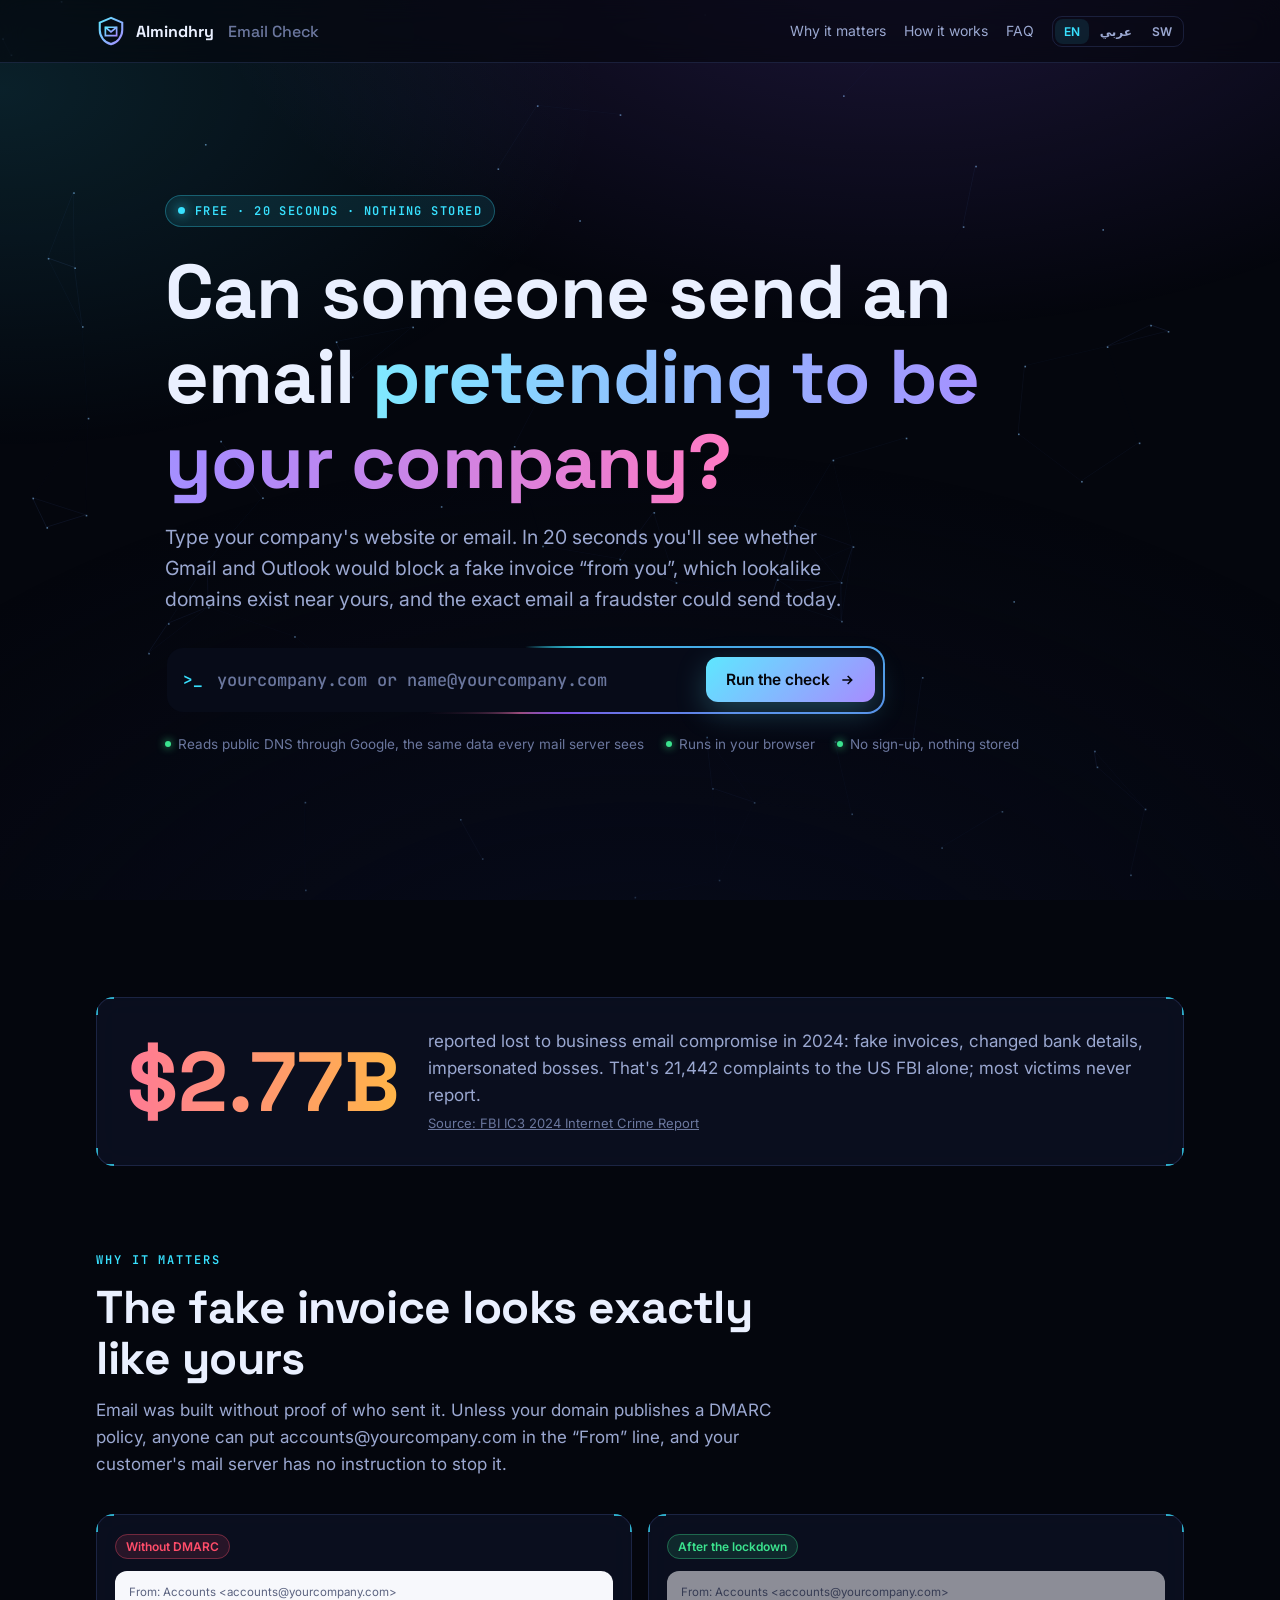
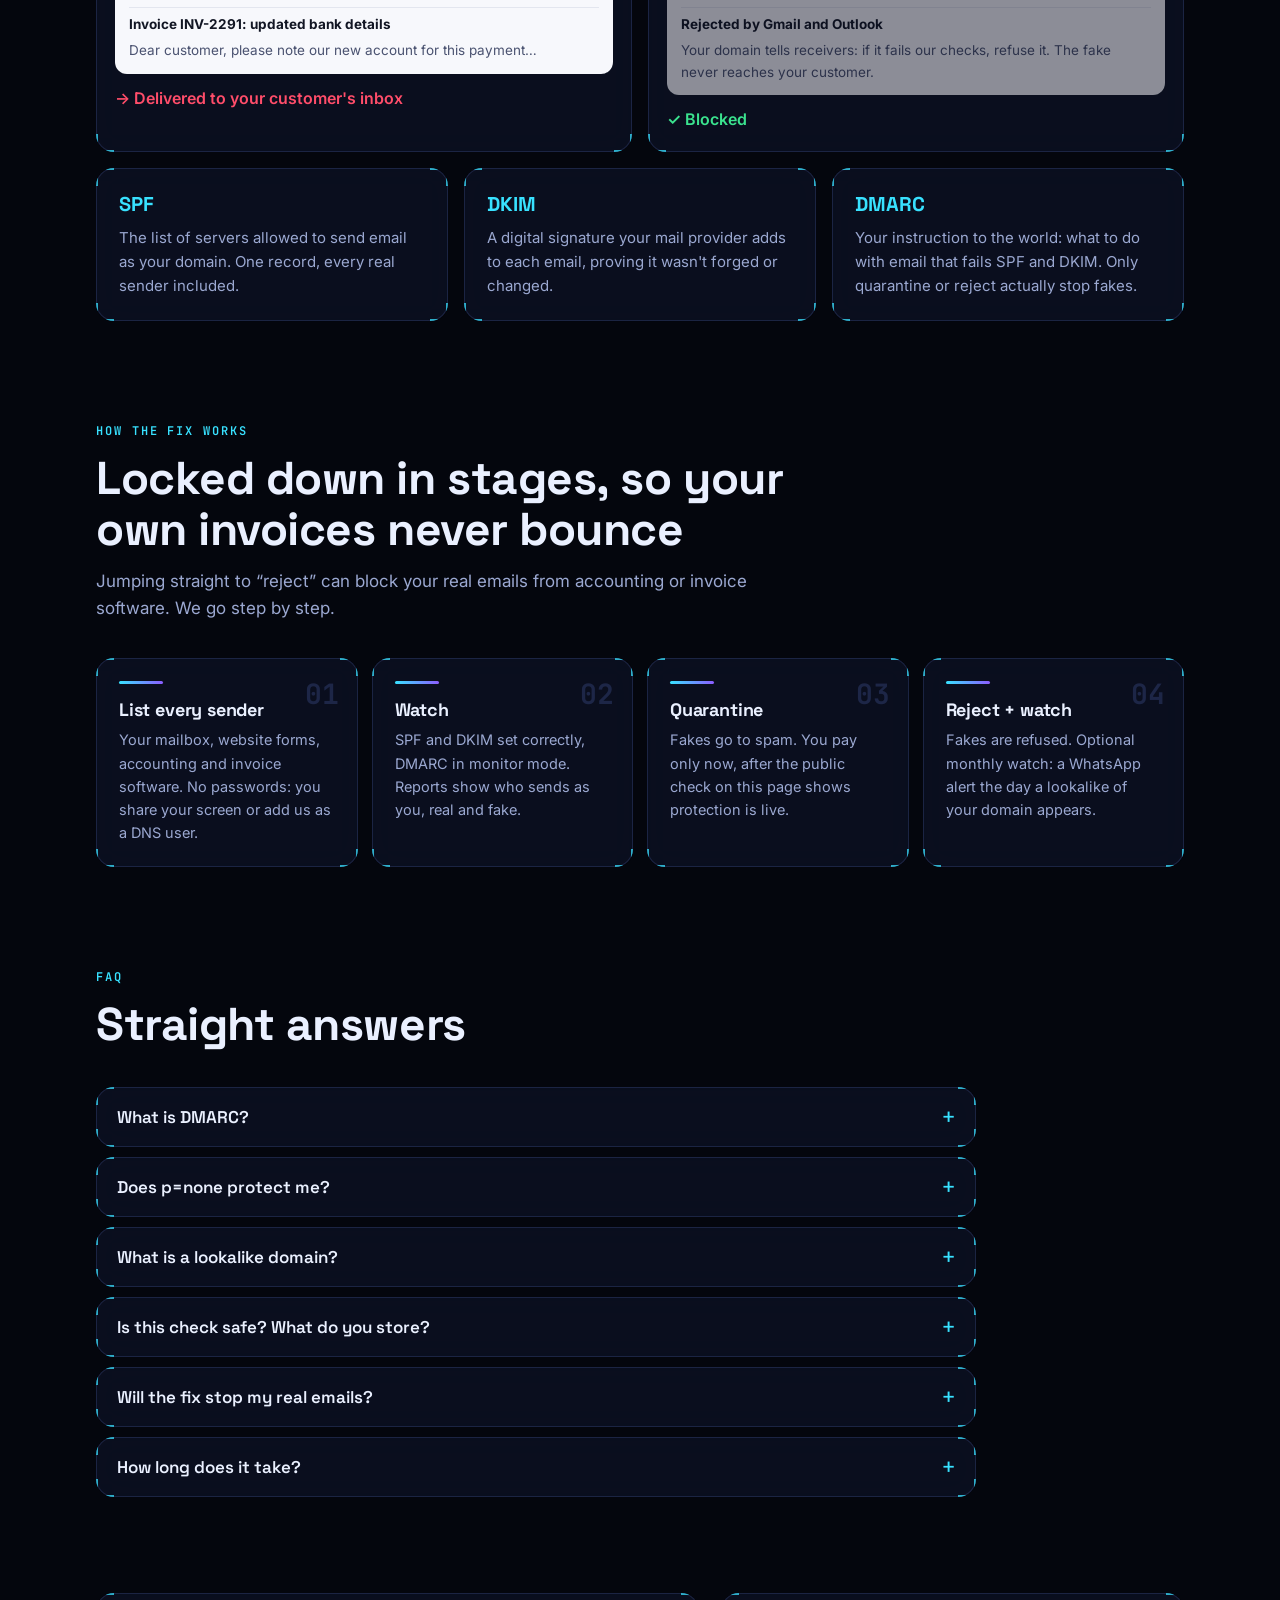
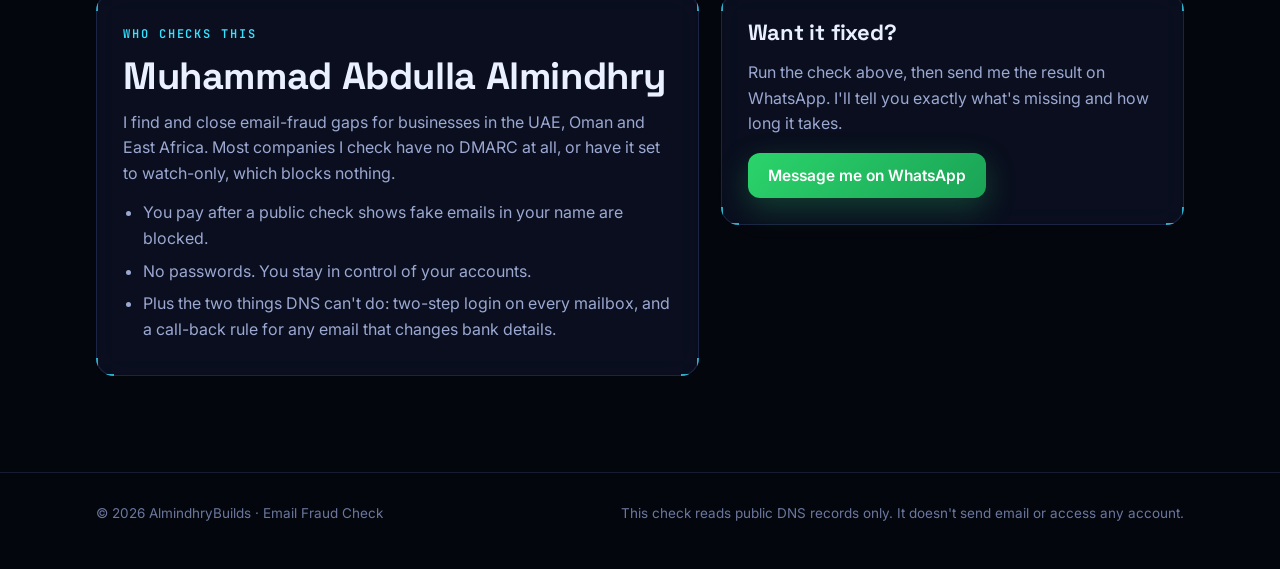
==== index.html @ 084690eb "Launch the Email Fraud Check at almindhrybuilds.me/check A free, in-browser check of a company's SPF" ====
<!doctype html>
<html lang="en" dir="ltr">
<head>
<meta charset="utf-8">
<meta name="viewport" content="width=device-width, initial-scale=1">
<title>Email Fraud Check: can someone send email as your company? | Free DMARC &amp; spoofing test</title>
<meta name="description" content="Free 20-second check: can a fraudster send a fake invoice as your company? Tests SPF, DKIM, DMARC and lookalike domains, then shows the fake email live. For the UAE, Oman and East Africa.">
<link rel="canonical" href="https://almindhrybuilds.me/check/">
<link rel="alternate" hreflang="en" href="https://almindhrybuilds.me/check/">
<link rel="alternate" hreflang="ar" href="https://almindhrybuilds.me/check/ar/">
<link rel="alternate" hreflang="sw" href="https://almindhrybuilds.me/check/sw/">
<link rel="alternate" hreflang="x-default" href="https://almindhrybuilds.me/check/">
<meta name="theme-color" content="#04060d">
<meta property="og:type" content="website">
<meta property="og:url" content="https://almindhrybuilds.me/check/">
<meta property="og:title" content="Email Fraud Check: can someone send email as your company? | Free DMARC &amp; spoofing test">
<meta property="og:description" content="Free 20-second check: can a fraudster send a fake invoice as your company? Tests SPF, DKIM, DMARC and lookalike domains, then shows the fake email live. For the UAE, Oman and East Africa.">
<meta property="og:image" content="https://almindhrybuilds.me/check/og.png">
<meta property="og:locale" content="en_US">
<meta name="twitter:card" content="summary_large_image">
<link rel="icon" href="favicon.svg" type="image/svg+xml">
<link rel="preconnect" href="https://fonts.googleapis.com"><link rel="preconnect" href="https://fonts.gstatic.com" crossorigin>
<link rel="preconnect" href="https://dns.google">
<link href="https://fonts.googleapis.com/css2?family=Inter:wght@400;500;600;700&family=Space+Grotesk:wght@500;600;700&family=JetBrains+Mono:wght@400;600;800&family=IBM+Plex+Sans+Arabic:wght@400;500;600;700&display=swap" rel="stylesheet">
<link rel="stylesheet" href="style.css">
<script type="application/ld+json">{"@context": "https://schema.org", "@type": "WebApplication", "name": "Almindhry Email Fraud Check", "url": "https://almindhrybuilds.me/check/", "applicationCategory": "SecurityApplication", "operatingSystem": "Any", "inLanguage": "en", "description": "Free 20-second check: can a fraudster send a fake invoice as your company? Tests SPF, DKIM, DMARC and lookalike domains, then shows the fake email live. For the UAE, Oman and East Africa.", "offers": {"@type": "Offer", "price": "0", "priceCurrency": "USD"}, "author": {"@type": "Person", "name": "Muhammad Abdulla Almindhry"}}</script>
<script type="application/ld+json">{"@context": "https://schema.org", "@type": "FAQPage", "inLanguage": "en", "mainEntity": [{"@type": "Question", "name": "What is DMARC?", "acceptedAnswer": {"@type": "Answer", "text": "A text record in your domain's DNS that tells mail servers (Gmail, Outlook and others) what to do with email that claims to be from you but fails the SPF and DKIM checks: nothing (none), send it to spam (quarantine), or refuse it (reject)."}}, {"@type": "Question", "name": "Does p=none protect me?", "acceptedAnswer": {"@type": "Answer", "text": "No. p=none is watch-only: you receive reports, but fake emails are delivered as normal. Protection starts at quarantine and is complete at reject."}}, {"@type": "Question", "name": "What is a lookalike domain?", "acceptedAnswer": {"@type": "Answer", "text": "A domain one letter away from yours, or the same name on another ending, like the letter o swapped for a zero. Fraudsters use them to send convincing emails even when your own domain is protected. Being registered doesn't make one malicious, but it's worth watching."}}, {"@type": "Question", "name": "Is this check safe? What do you store?", "acceptedAnswer": {"@type": "Answer", "text": "It reads public DNS records only, through Google Public DNS, from inside your browser. It doesn't send email, doesn't log in anywhere, and we don't store the domain you type."}}, {"@type": "Question", "name": "Will the fix stop my real emails?", "acceptedAnswer": {"@type": "Answer", "text": "Not when it's done in stages. We start in watch mode and list everyone who sends as you, then move to quarantine, then reject. Jumping straight to reject is what causes problems."}}, {"@type": "Question", "name": "How long does it take?", "acceptedAnswer": {"@type": "Answer", "text": "The setup itself is one session with you. Then one to two weeks of watching, and a week at quarantine, before full reject."}}]}</script>
</head>
<body>
<canvas id="bg" aria-hidden="true"></canvas><div class="vignette" aria-hidden="true"></div>
<nav><div class="wrap">
  <a class="logo" href=""><svg width="30" height="30" viewBox="0 0 32 32" aria-hidden="true"><defs><linearGradient id="lg" x1="0" y1="0" x2="1" y2="1"><stop offset="0" stop-color="#5ee7ff"/><stop offset="1" stop-color="#a78bff"/></linearGradient></defs><path d="M16 2 4 7v8c0 7.2 5.1 13.3 12 15 6.9-1.7 12-7.8 12-15V7z" fill="none" stroke="url(#lg)" stroke-width="2.2"/><path d="M10 12h12v9H10z" fill="none" stroke="url(#lg)" stroke-width="1.8"/><path d="m10 12 6 5 6-5" fill="none" stroke="url(#lg)" stroke-width="1.8"/></svg>Almindhry<span style="color:var(--ink3);font-weight:500">&nbsp;Email Check</span></a>
  <div class="navlinks"><a class="nl" href="#why">Why it matters</a><a class="nl" href="#how">How it works</a><a class="nl" href="#faq">FAQ</a>
    <div class="lang"><a href="" aria-current="page">EN</a><a href="ar/" >عربي</a><a href="sw/" >SW</a></div></div>
</div></nav>
<main>
<header class="hero"><div class="scanline"></div>
  <div class="wrap">
    <span class="eyebrow"><i></i>Free · 20 seconds · nothing stored</span>
    <h1>Can someone send an email <span class="g">pretending to be your company?</span></h1>
    <p class="lead">Type your company&#x27;s website or email. In 20 seconds you&#x27;ll see whether Gmail and Outlook would block a fake invoice “from you”, which lookalike domains exist near yours, and the exact email a fraudster could send today.</p>
    <div class="console-in"><form id="f" autocomplete="off" novalidate>
      <span class="prompt">&gt;_</span>
      <input id="d" placeholder="yourcompany.com or name@yourcompany.com" aria-label="yourcompany.com or name@yourcompany.com" inputmode="url" spellcheck="false" autocapitalize="off">
      <button class="btn" id="go" type="submit"><span>Run the check</span><svg width="16" height="16" viewBox="0 0 24 24" fill="none" stroke="currentColor" stroke-width="2.4" aria-hidden="true" style="transform:scaleX(1)"><path d="M5 12h14M13 6l6 6-6 6"/></svg></button>
    </form></div>
    <div class="trust"><span>Reads public DNS through Google, the same data every mail server sees</span><span>Runs in your browser</span><span>No sign-up, nothing stored</span></div>
  </div>
</header>

<div class="wrap">
  <div id="ops"><div class="ops">
    <div class="hud"><div class="hud-title"><span><span class="dot"></span>Live scan</span><span>dns.google</span></div>
      <div class="term" id="term"><div class="cursor-line"><span class="cursor"></span></div></div>
      <div class="progress"><i id="bar"></i></div></div>
    <div class="hud"><div class="hud-title"><span>Lookalike radar</span><span>◎</span></div>
      <div class="radar-wrap"><canvas id="radar"></canvas>
        <div class="radar-stats"><div><b id="llc">0</b>checked</div><div><b id="llh" style="color:var(--red)">0</b>registered</div></div></div></div>
  </div></div>

  <div id="sim" class="hud sim">
    <h3>The fake invoice</h3>
    <div class="stage">
      <div class="node src"><div class="ic"><svg width="28" height="28" viewBox="0 0 24 24" fill="none" stroke="#ff4d6a" stroke-width="1.8"><circle cx="12" cy="8" r="4"/><path d="M4 21c1.5-4 4.5-6 8-6s6.5 2 8 6"/><path d="M8 8h8" stroke-width="2.6"/></svg></div><span id="simSrc"></span></div>
      <div class="track" id="track">
        <div class="mail" id="mail"><div class="h">From: <b id="simFrom"></b><br>To: <b>customer</b></div><div class="s" id="simSubj"></div><div class="b" id="simBody"></div></div>
        <div class="stamp" id="stamp"></div>
      </div>
      <div class="node"><div class="ic"><svg width="28" height="28" viewBox="0 0 24 24" fill="none" stroke="#38e1ff" stroke-width="1.8"><path d="M3 13h5l1.5 3h5L16 13h5"/><path d="M5 5h14l2 8v6H3v-6z"/></svg></div><span id="simDst"></span></div>
    </div>
    <p class="sim-note" id="simNote"></p>
  </div>

  <div id="report">
    <div class="hud rep-top">
      <div class="gauge" id="gaugeWrap"><svg width="170" height="170" viewBox="0 0 170 170"><circle cx="85" cy="85" r="70" fill="none" stroke="rgba(255,255,255,.07)" stroke-width="12"/><circle id="ring" cx="85" cy="85" r="70" fill="none" stroke-width="12" stroke-linecap="round"/></svg><div class="num"><div><b id="scoreNum">0</b><small>/ 100</small></div></div></div>
      <div class="verdict" id="verdict"></div>
    </div>
    <div class="cards" id="cards"></div>
    <div class="cta hud" id="cta"></div>
  </div>
</div>

<section id="why"><div class="wrap">
  <div class="hud stat reveal"><b>$2.77B</b><div><p>reported lost to business email compromise in 2024: fake invoices, changed bank details, impersonated bosses. That&#x27;s 21,442 complaints to the US FBI alone; most victims never report.</p><a href="https://www.ic3.gov/AnnualReport/Reports/2024_IC3Report.pdf" target="_blank" rel="noopener">Source: FBI IC3 2024 Internet Crime Report</a></div></div>
  <div class="sec-h reveal" style="margin-top:80px"><span class="kicker">Why it matters</span><h2>The fake invoice looks exactly like yours</h2><p>Email was built without proof of who sent it. Unless your domain publishes a DMARC policy, anyone can put accounts@yourcompany.com in the “From” line, and your customer&#x27;s mail server has no instruction to stop it.</p></div>
  <div class="demo reveal">
    <div class="m hud"><span class="pill bad">Without DMARC</span><div class="mail-static"><div class="h">From: Accounts &lt;accounts@yourcompany.com&gt;</div><b>Invoice INV-2291: updated bank details</b><div style="color:#4a5270;margin-top:4px">Dear customer, please note our new account for this payment…</div></div><p style="color:var(--red);margin:12px 0 0;font-weight:600">→ Delivered to your customer&#x27;s inbox</p></div>
    <div class="m hud"><span class="pill good">After the lockdown</span><div class="mail-static" style="opacity:.55"><div class="h">From: Accounts &lt;accounts@yourcompany.com&gt;</div><b>Rejected by Gmail and Outlook</b><div style="color:#4a5270;margin-top:4px">Your domain tells receivers: if it fails our checks, refuse it. The fake never reaches your customer.</div></div><p style="color:var(--green);margin:12px 0 0;font-weight:600">✓ Blocked</p></div>
  </div>
  <div class="three reveal"><div class="x hud"><b>SPF</b><p>The list of servers allowed to send email as your domain. One record, every real sender included.</p></div><div class="x hud"><b>DKIM</b><p>A digital signature your mail provider adds to each email, proving it wasn&#x27;t forged or changed.</p></div><div class="x hud"><b>DMARC</b><p>Your instruction to the world: what to do with email that fails SPF and DKIM. Only quarantine or reject actually stop fakes.</p></div></div>
</div></section>

<section id="how" style="padding-top:0"><div class="wrap">
  <div class="sec-h reveal"><span class="kicker">How the fix works</span><h2>Locked down in stages, so your own invoices never bounce</h2><p>Jumping straight to “reject” can block your real emails from accounting or invoice software. We go step by step.</p></div>
  <div class="steps reveal">
    <div class="step hud"><div class="bar"></div><h3>List every sender</h3><p>Your mailbox, website forms, accounting and invoice software. No passwords: you share your screen or add us as a DNS user.</p></div>
    <div class="step hud"><div class="bar"></div><h3>Watch</h3><p>SPF and DKIM set correctly, DMARC in monitor mode. Reports show who sends as you, real and fake.</p></div>
    <div class="step hud"><div class="bar"></div><h3>Quarantine</h3><p>Fakes go to spam. You pay only now, after the public check on this page shows protection is live.</p></div>
    <div class="step hud"><div class="bar"></div><h3>Reject + watch</h3><p>Fakes are refused. Optional monthly watch: a WhatsApp alert the day a lookalike of your domain appears.</p></div>
  </div>
</div></section>

<section id="faq" style="padding-top:0"><div class="wrap">
  <div class="sec-h reveal"><span class="kicker">FAQ</span><h2>Straight answers</h2></div>
  <div class="faq reveal"><details class="hud"><summary>What is DMARC?</summary><p>A text record in your domain&#x27;s DNS that tells mail servers (Gmail, Outlook and others) what to do with email that claims to be from you but fails the SPF and DKIM checks: nothing (none), send it to spam (quarantine), or refuse it (reject).</p></details><details class="hud"><summary>Does p=none protect me?</summary><p>No. p=none is watch-only: you receive reports, but fake emails are delivered as normal. Protection starts at quarantine and is complete at reject.</p></details><details class="hud"><summary>What is a lookalike domain?</summary><p>A domain one letter away from yours, or the same name on another ending, like the letter o swapped for a zero. Fraudsters use them to send convincing emails even when your own domain is protected. Being registered doesn&#x27;t make one malicious, but it&#x27;s worth watching.</p></details><details class="hud"><summary>Is this check safe? What do you store?</summary><p>It reads public DNS records only, through Google Public DNS, from inside your browser. It doesn&#x27;t send email, doesn&#x27;t log in anywhere, and we don&#x27;t store the domain you type.</p></details><details class="hud"><summary>Will the fix stop my real emails?</summary><p>Not when it&#x27;s done in stages. We start in watch mode and list everyone who sends as you, then move to quarantine, then reject. Jumping straight to reject is what causes problems.</p></details><details class="hud"><summary>How long does it take?</summary><p>The setup itself is one session with you. Then one to two weeks of watching, and a week at quarantine, before full reject.</p></details></div>
</div></section>

<section id="about" style="padding-top:0"><div class="wrap about">
  <div class="who hud reveal"><span class="kicker">Who checks this</span><h2 style="font-size:clamp(26px,3.6vw,38px);margin:10px 0 12px">Muhammad Abdulla Almindhry</h2><p style="color:var(--ink2);margin:0">I find and close email-fraud gaps for businesses in the UAE, Oman and East Africa. Most companies I check have no DMARC at all, or have it set to watch-only, which blocks nothing.</p>
    <ul><li>You pay after a public check shows fake emails in your name are blocked.</li><li>No passwords. You stay in control of your accounts.</li><li>Plus the two things DNS can&#x27;t do: two-step login on every mailbox, and a call-back rule for any email that changes bank details.</li></ul></div>
  <div class="box hud reveal"><h3 style="font-size:22px">Want it fixed?</h3><p>Run the check above, then send me the result on WhatsApp. I&#x27;ll tell you exactly what&#x27;s missing and how long it takes.</p><a class="btn wa" data-wa-main href="https://wa.me/601123109560" target="_blank" rel="noopener"><span>Message me on WhatsApp</span></a></div>
</div></section>
</main>
<footer><div class="wrap"><span>© <span id="yr"></span> AlmindhryBuilds · Email Fraud Check</span><span>This check reads public DNS records only. It doesn&#x27;t send email or access any account.</span></div></footer>
<script>
(function(){var t={"src": "Fraudster", "dst": "Customer's inbox", "subject": "Invoice 2291: our bank details have changed", "body": "Dear customer, please use our new account for this payment. The old one is closed."};document.getElementById('simSrc').textContent=t.src;document.getElementById('simDst').textContent=t.dst;document.getElementById('simSubj').textContent=t.subject;document.getElementById('simBody').textContent=t.body;})();
</script>
<script src="app.js" defer></script>
</body>
</html>
---- style.css ----
:root{
  --bg:#04060d; --bg2:#070b18; --panel:rgba(13,19,38,.72); --panel-solid:#0d1326; --line:rgba(120,150,255,.16); --line2:rgba(120,150,255,.28);
  --ink:#eaf0ff; --ink2:#9ba8d1; --ink3:#6b779e;
  --cyan:#38e1ff; --violet:#8b5cff; --red:#ff4d6a; --amber:#ffb547; --green:#3be38f;
  --red-bg:rgba(255,77,106,.12); --amber-bg:rgba(255,181,71,.12); --green-bg:rgba(59,227,143,.12); --cyan-bg:rgba(56,225,255,.10);
  --radius:18px;
  --font:"Inter",system-ui,"Segoe UI",Arial,sans-serif; --head:"Space Grotesk","Inter",sans-serif; --mono:"JetBrains Mono",ui-monospace,Consolas,monospace;
  color-scheme:dark;
}
html[lang="ar"]{--font:"IBM Plex Sans Arabic","Inter",sans-serif;--head:"IBM Plex Sans Arabic","Space Grotesk",sans-serif}
*{box-sizing:border-box}
html{scroll-behavior:smooth}
body{margin:0;background:var(--bg);color:var(--ink);font:16px/1.6 var(--font);-webkit-font-smoothing:antialiased;overflow-x:hidden}
h1,h2,h3{font-family:var(--head);line-height:1.12;margin:0;letter-spacing:-.01em}
html[lang="ar"] h1,html[lang="ar"] h2,html[lang="ar"] h3{letter-spacing:0;line-height:1.35}
a{color:var(--cyan)}
.wrap{max-width:1120px;margin:0 auto;padding:0 16px}
.mono,code{font-family:var(--mono)}
#bg{position:fixed;inset:0;width:100%;height:100%;z-index:0;pointer-events:none}
.vignette{position:fixed;inset:0;z-index:0;pointer-events:none;background:radial-gradient(1200px 700px at 70% -10%,rgba(139,92,255,.20),transparent 60%),radial-gradient(1000px 600px at 0% 10%,rgba(56,225,255,.12),transparent 60%),radial-gradient(1400px 900px at 50% 120%,rgba(8,12,30,.9),transparent 70%)}
main,nav,footer{position:relative;z-index:1}

/* HUD corners */
.hud{position:relative;background:var(--panel);border:1px solid var(--line);border-radius:var(--radius);backdrop-filter:blur(14px);-webkit-backdrop-filter:blur(14px)}
.hud:before{content:"";position:absolute;inset:-1px;border-radius:inherit;pointer-events:none;
  background:
   linear-gradient(var(--cyan),var(--cyan)) top left/18px 2px no-repeat,
   linear-gradient(var(--cyan),var(--cyan)) top left/2px 18px no-repeat,
   linear-gradient(var(--cyan),var(--cyan)) top right/18px 2px no-repeat,
   linear-gradient(var(--cyan),var(--cyan)) top right/2px 18px no-repeat,
   linear-gradient(var(--cyan),var(--cyan)) bottom left/18px 2px no-repeat,
   linear-gradient(var(--cyan),var(--cyan)) bottom left/2px 18px no-repeat,
   linear-gradient(var(--cyan),var(--cyan)) bottom right/18px 2px no-repeat,
   linear-gradient(var(--cyan),var(--cyan)) bottom right/2px 18px no-repeat;opacity:.75}
.hud-title{display:flex;align-items:center;justify-content:space-between;gap:10px;padding:12px 16px;border-bottom:1px solid var(--line);font:600 11.5px var(--mono);letter-spacing:.14em;text-transform:uppercase;color:var(--ink2)}
.hud-title .dot{display:inline-block;width:7px;height:7px;border-radius:50%;background:var(--green);margin-inline-end:8px;box-shadow:0 0 10px var(--green);animation:blink 1.4s infinite}
@keyframes blink{50%{opacity:.25}}

/* nav */
nav{position:sticky;top:0;z-index:20;background:rgba(4,6,13,.6);backdrop-filter:blur(12px);-webkit-backdrop-filter:blur(12px);border-bottom:1px solid var(--line)}
nav .wrap{display:flex;align-items:center;justify-content:space-between;height:62px;gap:12px}
.logo{display:flex;align-items:center;gap:10px;color:var(--ink);text-decoration:none;font:700 16px var(--head);white-space:nowrap}
.logo svg{flex:none}
.navlinks{display:flex;align-items:center;gap:18px;font-size:14px}
.navlinks a{color:var(--ink2);text-decoration:none}
.navlinks a:hover{color:var(--ink)}
.lang{display:flex;gap:2px;border:1px solid var(--line);border-radius:10px;padding:2px}
.lang a{font:600 12px var(--font);padding:5px 9px;border-radius:8px;color:var(--ink2);text-decoration:none}
.lang a[aria-current="page"]{background:var(--cyan-bg);color:var(--cyan)}
@media (max-width:820px){.navlinks .nl{display:none}}

/* hero */
.hero{min-height:calc(100vh - 62px);display:flex;align-items:center;padding:56px 0 70px;position:relative;overflow:hidden}
.hero .scanline{position:absolute;left:0;right:0;height:120px;top:-120px;background:linear-gradient(180deg,transparent,rgba(56,225,255,.06),transparent);animation:sweep 7s linear infinite;pointer-events:none}
@keyframes sweep{to{top:110%}}
.eyebrow{display:inline-flex;align-items:center;gap:10px;font:600 12px var(--mono);letter-spacing:.12em;text-transform:uppercase;color:var(--cyan);border:1px solid rgba(56,225,255,.3);background:var(--cyan-bg);padding:7px 12px;border-radius:99px}
html[lang="ar"] .eyebrow{font-family:var(--font);letter-spacing:0}
.eyebrow i{width:7px;height:7px;border-radius:50%;background:var(--cyan);box-shadow:0 0 12px var(--cyan);animation:blink 1.2s infinite}
.hero h1{font-size:clamp(36px,6.4vw,76px);margin:22px 0 18px;max-width:950px;font-weight:700}
.hero h1 .g{background:linear-gradient(92deg,#7fe9ff 0%,#a78bff 55%,#ff7ac3 100%);-webkit-background-clip:text;background-clip:text;color:transparent}
.hero .lead{font-size:clamp(16px,2.1vw,19.5px);color:var(--ink2);max-width:700px;margin:0 0 30px}
.console-in{position:relative;max-width:720px;border-radius:18px;padding:2px;background:conic-gradient(from var(--a,0deg),rgba(56,225,255,.0),rgba(56,225,255,.9),rgba(139,92,255,.9),rgba(255,122,195,.6),rgba(56,225,255,0) 70%);animation:spin 6s linear infinite}
@property --a{syntax:"<angle>";inherits:false;initial-value:0deg}
@keyframes spin{to{--a:360deg}}
.console-in form{display:flex;align-items:center;gap:10px;background:#070b18;border-radius:16px;padding:8px 8px 8px 16px}
html[dir="rtl"] .console-in form{padding:8px 16px 8px 8px}
.console-in .prompt{font:600 16px var(--mono);color:var(--cyan);flex:none}
.console-in input{flex:1;min-width:0;border:0;outline:0;background:transparent;color:var(--ink);font:500 17px var(--mono);padding:13px 4px;direction:ltr;text-align:start}
html[dir="rtl"] .console-in input{text-align:right}
.console-in input::placeholder{color:var(--ink3)}
.btn{border:0;cursor:pointer;font:600 15.5px var(--font);padding:13px 20px;border-radius:12px;color:#05060c;background:linear-gradient(135deg,#5ee7ff,#a78bff);white-space:nowrap;display:inline-flex;align-items:center;justify-content:center;gap:9px;text-decoration:none;box-shadow:0 10px 30px rgba(94,231,255,.25);transition:transform .15s,box-shadow .2s,filter .2s}
.btn:hover{transform:translateY(-1px);box-shadow:0 14px 40px rgba(94,231,255,.35)}
.btn:disabled{filter:grayscale(.6);opacity:.7;cursor:wait;transform:none}
.btn.wa{background:linear-gradient(135deg,#2bd46b,#1aa356);color:#fff;box-shadow:0 10px 30px rgba(43,212,107,.25)}
.btn.ghost{background:transparent;color:var(--ink);border:1px solid var(--line2);box-shadow:none}
.trust{display:flex;flex-wrap:wrap;gap:8px 22px;margin-top:20px;color:var(--ink3);font-size:13.5px}
.trust span{display:inline-flex;align-items:center;gap:7px}
.trust span:before{content:"";width:6px;height:6px;border-radius:50%;background:var(--green);box-shadow:0 0 8px var(--green)}
@media (max-width:600px){.console-in form{flex-wrap:wrap;padding:10px}.console-in .prompt{display:none}.console-in input{width:100%;flex:1 1 100%;padding:10px 6px}.console-in .btn{width:100%}}

/* ops */
#ops,#sim,#report{display:none}
.ops{display:grid;grid-template-columns:1.45fr 1fr;gap:16px;margin-top:-30px}
@media (max-width:860px){.ops{grid-template-columns:1fr}}
.term{height:330px;overflow:auto;padding:14px 16px;font:13px/1.75 var(--mono);color:#b8c6f0;direction:ltr;text-align:left;scrollbar-width:thin}
.term .l{white-space:pre-wrap;word-break:break-all;animation:fadein .25s ease}
.term .t{color:var(--ink3)}
.term .ok{color:var(--green)}.term .bad{color:var(--red)}.term .warn{color:var(--amber)}.term .hi{color:var(--cyan)}
.term .cursor{display:inline-block;width:8px;height:15px;background:var(--cyan);vertical-align:-2px;animation:blink 1s infinite}
@keyframes fadein{from{opacity:0;transform:translateY(3px)}}
.radar-wrap{display:flex;flex-direction:column;align-items:center;justify-content:center;padding:14px;gap:10px}
#radar{width:100%;max-width:300px;aspect-ratio:1}
.radar-stats{display:flex;gap:18px;font:12px var(--mono);color:var(--ink2)}
.radar-stats b{color:var(--ink);font-size:16px;display:block}
.progress{height:3px;background:rgba(255,255,255,.06);overflow:hidden;border-radius:0 0 var(--radius) var(--radius)}
.progress i{display:block;height:100%;width:0;background:linear-gradient(90deg,var(--cyan),var(--violet));transition:width .3s;box-shadow:0 0 12px var(--cyan)}

/* simulation */
.sim{margin-top:16px;padding:22px}
.sim h3{font-size:clamp(19px,2.6vw,24px);margin-bottom:18px}
.stage{display:grid;grid-template-columns:110px 1fr 140px;align-items:center;gap:14px;position:relative}
.node{text-align:center;font:600 12px var(--mono);letter-spacing:.08em;text-transform:uppercase;color:var(--ink2)}
html[lang="ar"] .node{font-family:var(--font);letter-spacing:0}
.node .ic{width:64px;height:64px;margin:0 auto 8px;border-radius:18px;display:grid;place-items:center;border:1px solid var(--line2);background:rgba(255,255,255,.03)}
.node.src .ic{border-color:rgba(255,77,106,.5);box-shadow:0 0 24px rgba(255,77,106,.25)}
.track{position:relative;height:190px}
.track:before{content:"";position:absolute;left:0;right:0;top:50%;border-top:2px dashed var(--line2)}
.mail{position:absolute;top:50%;left:0;width:min(330px,88%);transform:translate(0,-50%);background:#f7f8fc;color:#121624;border-radius:12px;padding:12px 14px;box-shadow:0 20px 50px rgba(0,0,0,.45);font-size:13px;line-height:1.45;transition:left 1.6s cubic-bezier(.6,.05,.25,1),transform .5s,opacity .5s}
html[dir="rtl"] .mail{left:auto;right:0;transition:right 1.6s cubic-bezier(.6,.05,.25,1),transform .5s,opacity .5s}
.mail .h{font-size:11.5px;color:#5b6380;border-bottom:1px solid #e3e6ef;padding-bottom:6px;margin-bottom:6px;direction:ltr;text-align:left}
.mail .h b{color:#121624}
.mail .s{font-weight:700;margin-bottom:3px}
.mail .b{color:#4a5270}
.stamp{position:absolute;top:50%;left:50%;transform:translate(-50%,-50%) rotate(-10deg) scale(2.2);opacity:0;font:800 17px var(--mono);letter-spacing:.08em;padding:8px 14px;border:3px solid currentColor;border-radius:10px;white-space:nowrap;transition:transform .35s cubic-bezier(.2,1.6,.4,1),opacity .2s;background:rgba(4,6,13,.85);pointer-events:none;z-index:3}
html[lang="ar"] .stamp{font-family:var(--font);letter-spacing:0}
.stamp.on{opacity:1;transform:translate(-50%,-50%) rotate(-10deg) scale(1)}
.stamp.bad{color:var(--red);box-shadow:0 0 40px rgba(255,77,106,.45)}.stamp.warn{color:var(--amber)}.stamp.good{color:var(--green);box-shadow:0 0 40px rgba(59,227,143,.35)}
.sim-note{margin:14px 0 0;color:var(--ink2);font-size:14.5px}
@media (max-width:700px){.stage{grid-template-columns:1fr;gap:8px}.node{display:flex;align-items:center;gap:10px;text-align:start}.node .ic{margin:0;width:44px;height:44px;border-radius:12px}.track{height:200px}}

/* report */
.rep-top{display:grid;grid-template-columns:auto 1fr;gap:26px;align-items:center;padding:24px;margin-top:16px}
@media (max-width:700px){.rep-top{grid-template-columns:1fr;justify-items:start}}
.gauge{position:relative;width:170px;height:170px}
.gauge svg{transform:rotate(-90deg)}
.gauge .num{position:absolute;inset:0;display:grid;place-items:center;text-align:center}
.gauge .num b{font:700 46px var(--head);display:block;line-height:1}
.gauge .num small{font:600 11px var(--mono);color:var(--ink3);letter-spacing:.1em;text-transform:uppercase}
.verdict small{font:600 12px var(--mono);letter-spacing:.12em;text-transform:uppercase;color:var(--ink3)}
html[lang="ar"] .verdict small{font-family:var(--font);letter-spacing:0}
.verdict h2{font-size:clamp(24px,3.6vw,36px);margin:6px 0 8px}
.verdict.bad h2{color:#ff8a9d}.verdict.warn h2{color:#ffd08a}.verdict.good h2{color:#8af0bd}
.verdict p{margin:0;color:var(--ink2);max-width:640px}
.verdict .scorenote{font-size:12.5px;color:var(--ink3);margin-top:10px}
.cards{display:grid;grid-template-columns:repeat(2,1fr);gap:14px;margin-top:14px}
@media (max-width:780px){.cards{grid-template-columns:1fr}}
.card{padding:18px;opacity:0;transform:translateY(14px);transition:opacity .5s,transform .5s}
.card.show{opacity:1;transform:none}
.card.wide{grid-column:1/-1}
.card .top{display:flex;justify-content:space-between;align-items:center;gap:10px}
.card h3{font-size:16.5px}
.pill{font:600 12px var(--font);padding:4px 10px;border-radius:99px;white-space:nowrap;border:1px solid transparent}
.pill.bad{background:var(--red-bg);color:var(--red);border-color:rgba(255,77,106,.35)}
.pill.warn{background:var(--amber-bg);color:var(--amber);border-color:rgba(255,181,71,.35)}
.pill.good{background:var(--green-bg);color:var(--green);border-color:rgba(59,227,143,.35)}
.pill.info{background:var(--cyan-bg);color:var(--cyan);border-color:rgba(56,225,255,.3)}
.card p{margin:10px 0 0;color:var(--ink2);font-size:14.5px}
.raw{display:block;margin-top:10px;font:12.5px/1.6 var(--mono);background:rgba(0,0,0,.35);border:1px solid var(--line);border-radius:10px;padding:9px 11px;color:#c9d5ff;word-break:break-all;direction:ltr;text-align:left}
.ll{display:flex;flex-wrap:wrap;gap:7px;margin-top:10px;direction:ltr}
.ll span{font:12.5px var(--mono);padding:5px 9px;border-radius:8px;background:var(--red-bg);color:#ff95a7;border:1px solid rgba(255,77,106,.25)}
.ll span.mine{background:rgba(255,255,255,.04);color:var(--ink2);border-color:var(--line)}
.cta{display:flex;align-items:center;justify-content:space-between;gap:18px;flex-wrap:wrap;padding:24px;margin-top:14px}
.cta h3{font-size:22px}.cta p{margin:6px 0 0;color:var(--ink2);max-width:600px}
.cta .row{display:flex;gap:10px;flex-wrap:wrap}

/* sections */
section{padding:96px 0}
.sec-h{max-width:720px;margin-bottom:36px}
.kicker{font:600 12px var(--mono);letter-spacing:.16em;text-transform:uppercase;color:var(--cyan)}
html[lang="ar"] .kicker{font-family:var(--font);letter-spacing:0}
.sec-h h2{font-size:clamp(28px,4.2vw,46px);margin:10px 0 12px}
.sec-h p{color:var(--ink2);margin:0;font-size:17px}
.stat{display:grid;grid-template-columns:auto 1fr;gap:28px;align-items:center;padding:30px}
.stat b{font:700 clamp(44px,8vw,84px) var(--head);background:linear-gradient(92deg,#ff7a95,#ffb547);-webkit-background-clip:text;background-clip:text;color:transparent;line-height:1}
.stat p{margin:0;color:var(--ink2);font-size:17px}
.stat a{font-size:13px;color:var(--ink3)}
@media (max-width:700px){.stat{grid-template-columns:1fr}}
.demo{display:grid;grid-template-columns:1fr 1fr;gap:16px;margin-top:22px}
@media (max-width:780px){.demo{grid-template-columns:1fr}}
.demo .m{padding:18px}
.demo .m .mail-static{background:#f7f8fc;color:#121624;border-radius:12px;padding:12px 14px;font-size:13.5px;margin-top:12px}
.demo .m .mail-static .h{font-size:11.5px;color:#5b6380;direction:ltr;text-align:left;border-bottom:1px solid #e3e6ef;padding-bottom:6px;margin-bottom:6px}
.three{display:grid;grid-template-columns:repeat(3,1fr);gap:16px;margin-top:16px}
@media (max-width:860px){.three{grid-template-columns:1fr}}
.three .x{padding:22px}
.three .x b{font:700 20px var(--head);color:var(--cyan)}
.three .x p{color:var(--ink2);margin:8px 0 0;font-size:15px}
.steps{display:grid;grid-template-columns:repeat(4,1fr);gap:14px;counter-reset:s}
@media (max-width:900px){.steps{grid-template-columns:1fr 1fr}}
@media (max-width:520px){.steps{grid-template-columns:1fr}}
.step{padding:22px}
.step:after{counter-increment:s;content:"0" counter(s);position:absolute;top:16px;inset-inline-end:18px;font:700 28px var(--mono);color:rgba(120,150,255,.18)}
.step h3{font-size:18px;margin:0 0 8px}
.step p{margin:0;color:var(--ink2);font-size:14.5px}
.step .bar{height:3px;border-radius:3px;margin-bottom:16px;width:44px;background:linear-gradient(90deg,var(--cyan),var(--violet))}
.faq{display:grid;gap:10px;max-width:880px}
.faq details{padding:0}
.faq summary{cursor:pointer;list-style:none;padding:18px 20px;font:600 17px var(--head);display:flex;justify-content:space-between;gap:16px}
.faq summary::-webkit-details-marker{display:none}
.faq summary:after{content:"+";font:400 22px var(--mono);color:var(--cyan);line-height:1}
.faq details[open] summary:after{content:"−"}
.faq details p{margin:0;padding:0 20px 18px;color:var(--ink2)}
.about{display:grid;grid-template-columns:1.3fr 1fr;gap:22px;align-items:start}
@media (max-width:860px){.about{grid-template-columns:1fr}}
.about .who{padding:26px}
.about ul{margin:14px 0 0;padding-inline-start:20px;color:var(--ink2)}
.about li{margin:7px 0}
.about .box{padding:26px}
.about .box p{color:var(--ink2)}
footer{border-top:1px solid var(--line);padding:30px 0 44px;color:var(--ink3);font-size:13.5px}
footer .wrap{display:flex;justify-content:space-between;gap:14px;flex-wrap:wrap}
.reveal{opacity:0;transform:translateY(22px);transition:opacity .8s,transform .8s}
.reveal.in{opacity:1;transform:none}
@media (prefers-reduced-motion:reduce){*,*:before,*:after{animation:none!important;transition:none!important}.reveal,.card{opacity:1!important;transform:none!important}}
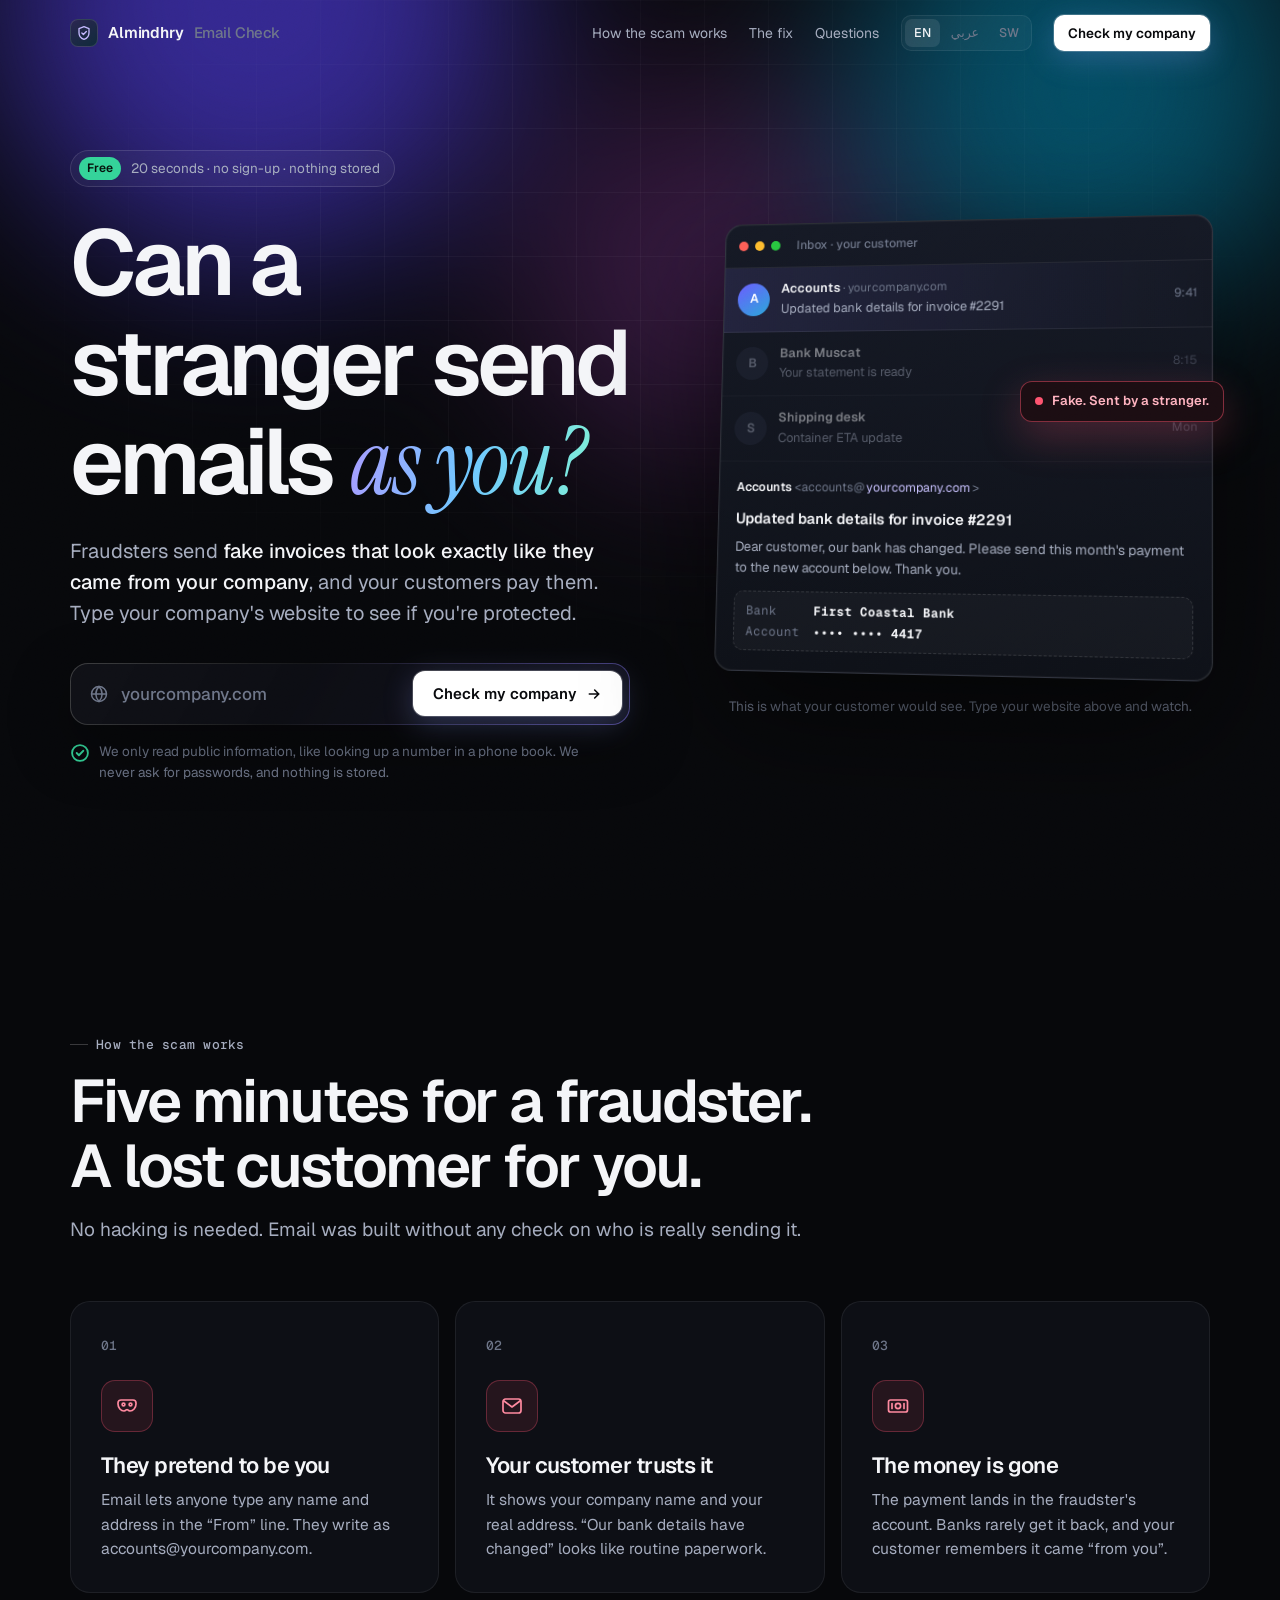
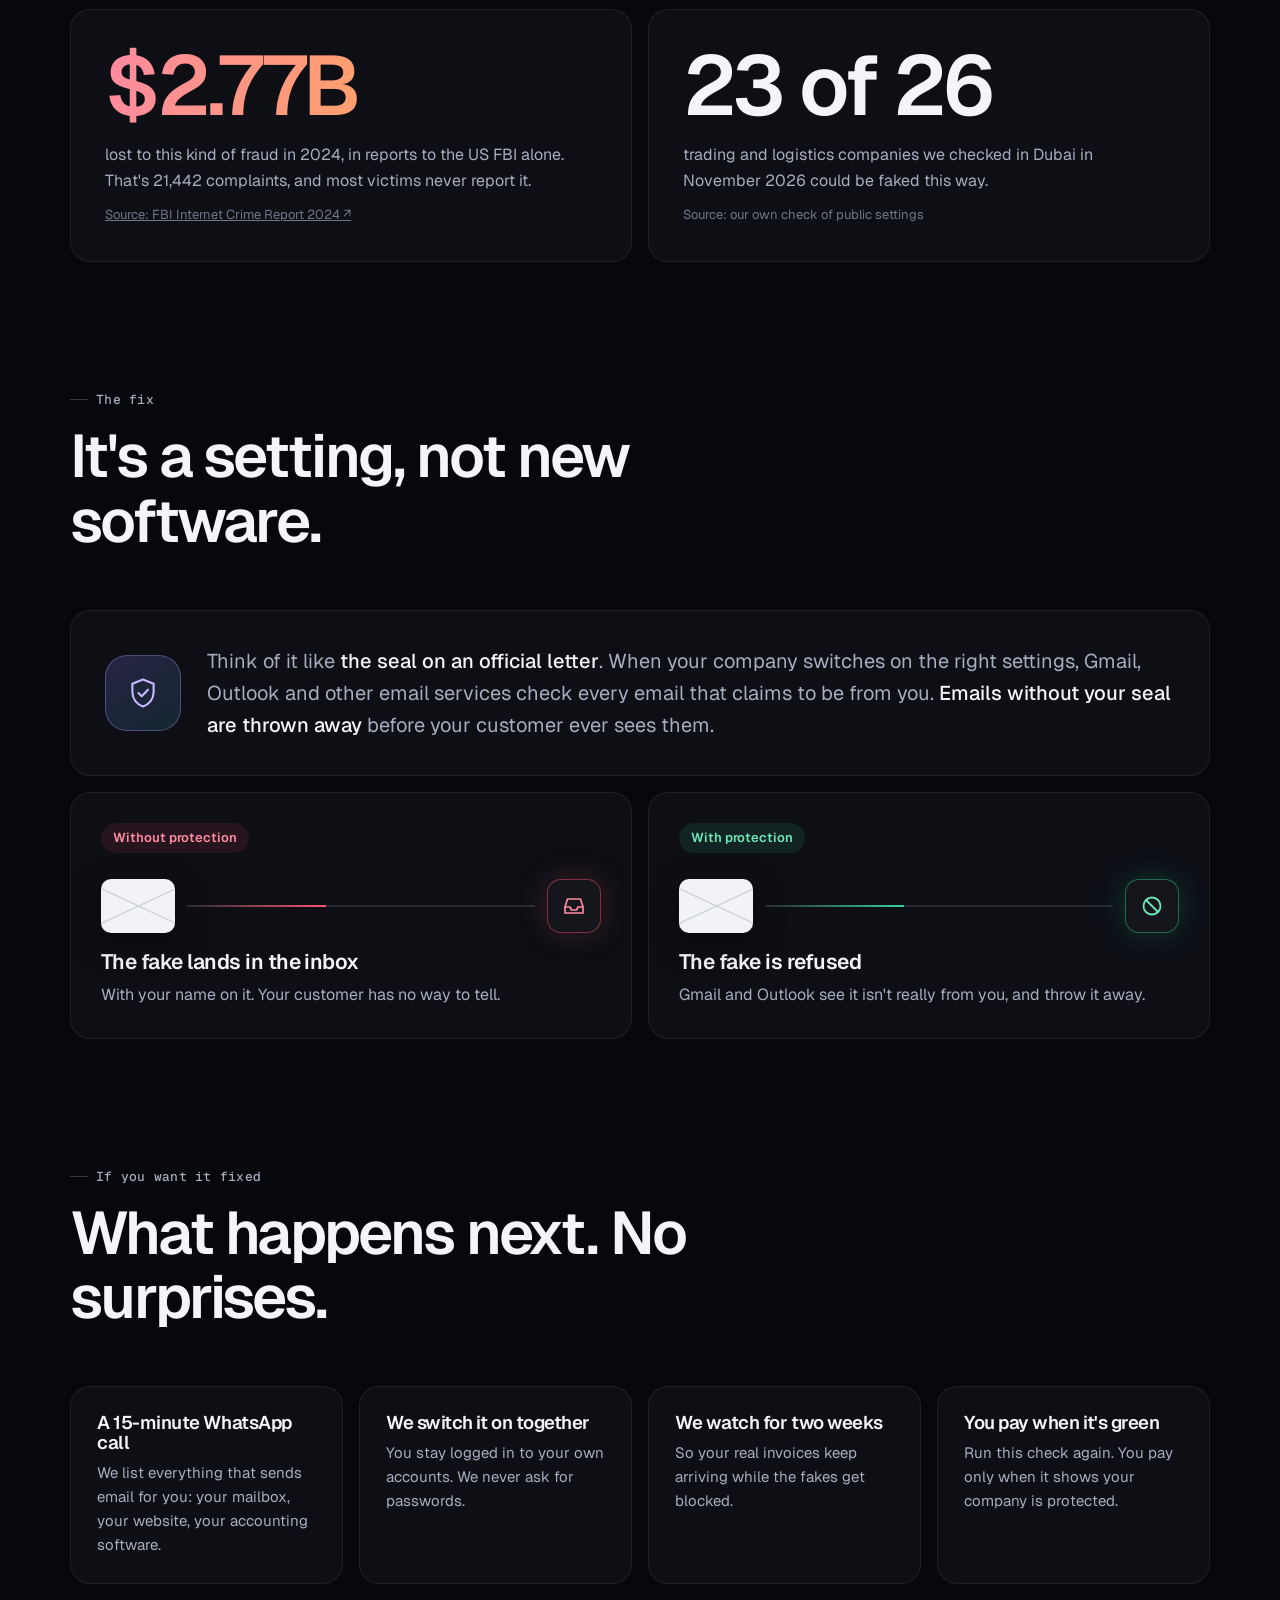
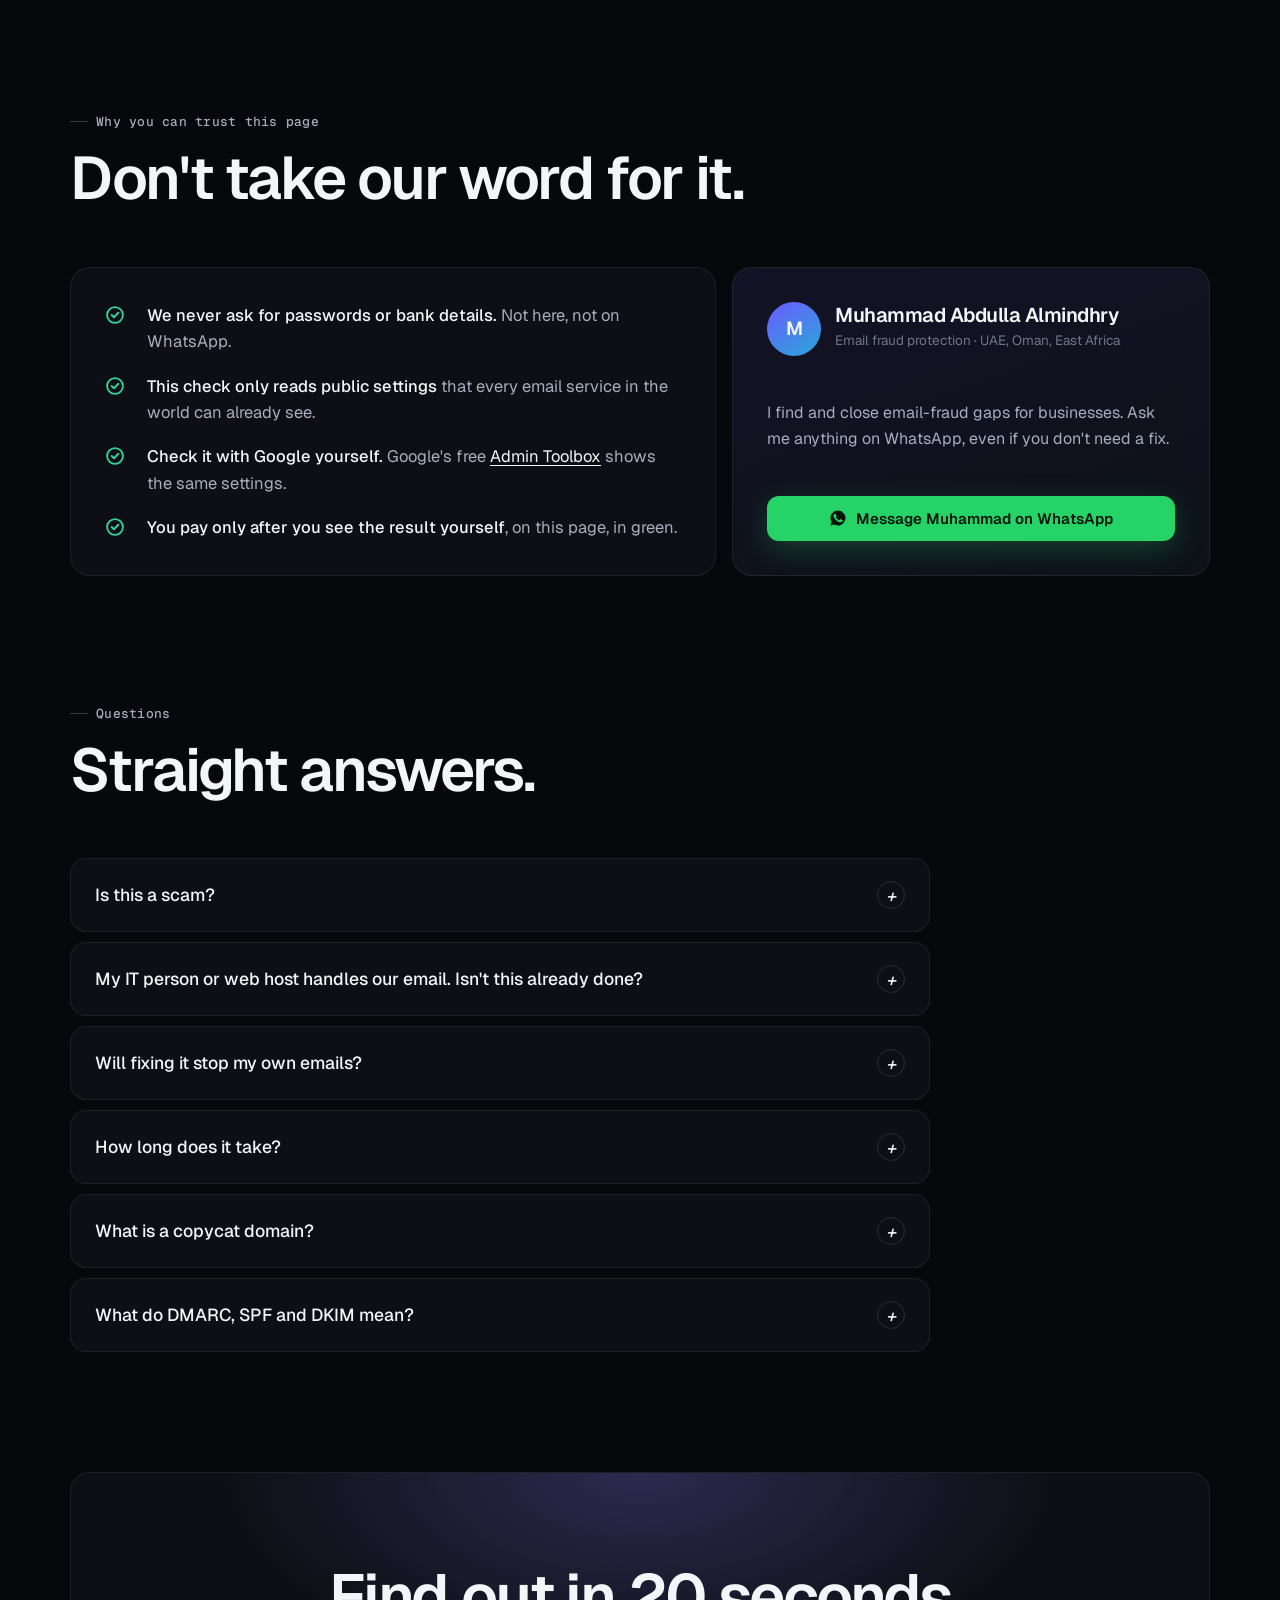
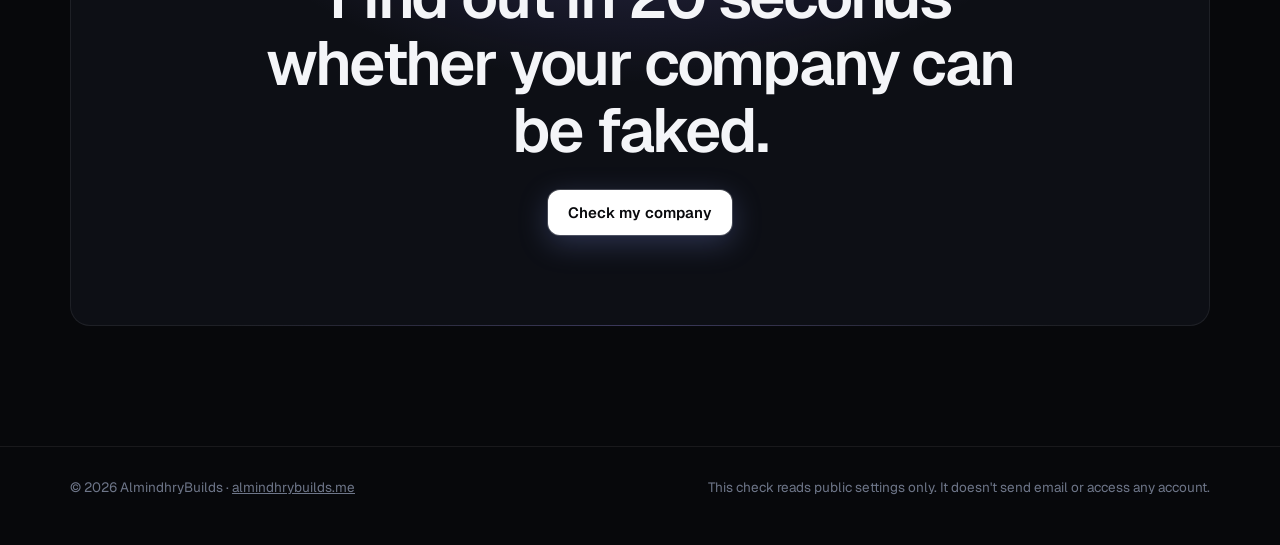
==== commit c0d62e1c: "Rewrite the Email Fraud Check for business owners, not email experts Owners didn't know what DMARC i" ====
--- a/index.html
+++ b/index.html
@@ -3,119 +3,127 @@
 <head>
 <meta charset="utf-8">
 <meta name="viewport" content="width=device-width, initial-scale=1">
-<title>Email Fraud Check: can someone send email as your company? | Free DMARC &amp; spoofing test</title>
-<meta name="description" content="Free 20-second check: can a fraudster send a fake invoice as your company? Tests SPF, DKIM, DMARC and lookalike domains, then shows the fake email live. For the UAE, Oman and East Africa.">
+<title>Can someone send fake emails as your company? Free 20-second check</title>
+<meta name="description" content="Fraudsters send fake invoices that look like they came from your company, and customers pay them. Check for free in 20 seconds whether your company&#x27;s email is protected. For businesses in the UAE, Oman and East Africa.">
 <link rel="canonical" href="https://almindhrybuilds.me/check/">
 <link rel="alternate" hreflang="en" href="https://almindhrybuilds.me/check/">
 <link rel="alternate" hreflang="ar" href="https://almindhrybuilds.me/check/ar/">
 <link rel="alternate" hreflang="sw" href="https://almindhrybuilds.me/check/sw/">
 <link rel="alternate" hreflang="x-default" href="https://almindhrybuilds.me/check/">
-<meta name="theme-color" content="#04060d">
-<meta property="og:type" content="website">
-<meta property="og:url" content="https://almindhrybuilds.me/check/">
-<meta property="og:title" content="Email Fraud Check: can someone send email as your company? | Free DMARC &amp; spoofing test">
-<meta property="og:description" content="Free 20-second check: can a fraudster send a fake invoice as your company? Tests SPF, DKIM, DMARC and lookalike domains, then shows the fake email live. For the UAE, Oman and East Africa.">
-<meta property="og:image" content="https://almindhrybuilds.me/check/og.png">
-<meta property="og:locale" content="en_US">
-<meta name="twitter:card" content="summary_large_image">
+<meta name="theme-color" content="#07080b">
+<meta property="og:type" content="website"><meta property="og:url" content="https://almindhrybuilds.me/check/"><meta property="og:title" content="Can someone send fake emails as your company? Free 20-second check"><meta property="og:description" content="Fraudsters send fake invoices that look like they came from your company, and customers pay them. Check for free in 20 seconds whether your company&#x27;s email is protected. For businesses in the UAE, Oman and East Africa."><meta property="og:image" content="https://almindhrybuilds.me/check/og.png"><meta property="og:locale" content="en_US"><meta name="twitter:card" content="summary_large_image">
 <link rel="icon" href="favicon.svg" type="image/svg+xml">
-<link rel="preconnect" href="https://fonts.googleapis.com"><link rel="preconnect" href="https://fonts.gstatic.com" crossorigin>
-<link rel="preconnect" href="https://dns.google">
-<link href="https://fonts.googleapis.com/css2?family=Inter:wght@400;500;600;700&family=Space+Grotesk:wght@500;600;700&family=JetBrains+Mono:wght@400;600;800&family=IBM+Plex+Sans+Arabic:wght@400;500;600;700&display=swap" rel="stylesheet">
+<link rel="preconnect" href="https://fonts.googleapis.com"><link rel="preconnect" href="https://fonts.gstatic.com" crossorigin><link rel="preconnect" href="https://dns.google">
+<link href="https://fonts.googleapis.com/css2?family=Geist:wght@400;500;600&family=Geist+Mono:wght@400;500&family=Instrument+Serif:ital@1&family=IBM+Plex+Sans+Arabic:wght@400;500;600;700&display=swap" rel="stylesheet">
 <link rel="stylesheet" href="style.css">
-<script type="application/ld+json">{"@context": "https://schema.org", "@type": "WebApplication", "name": "Almindhry Email Fraud Check", "url": "https://almindhrybuilds.me/check/", "applicationCategory": "SecurityApplication", "operatingSystem": "Any", "inLanguage": "en", "description": "Free 20-second check: can a fraudster send a fake invoice as your company? Tests SPF, DKIM, DMARC and lookalike domains, then shows the fake email live. For the UAE, Oman and East Africa.", "offers": {"@type": "Offer", "price": "0", "priceCurrency": "USD"}, "author": {"@type": "Person", "name": "Muhammad Abdulla Almindhry"}}</script>
-<script type="application/ld+json">{"@context": "https://schema.org", "@type": "FAQPage", "inLanguage": "en", "mainEntity": [{"@type": "Question", "name": "What is DMARC?", "acceptedAnswer": {"@type": "Answer", "text": "A text record in your domain's DNS that tells mail servers (Gmail, Outlook and others) what to do with email that claims to be from you but fails the SPF and DKIM checks: nothing (none), send it to spam (quarantine), or refuse it (reject)."}}, {"@type": "Question", "name": "Does p=none protect me?", "acceptedAnswer": {"@type": "Answer", "text": "No. p=none is watch-only: you receive reports, but fake emails are delivered as normal. Protection starts at quarantine and is complete at reject."}}, {"@type": "Question", "name": "What is a lookalike domain?", "acceptedAnswer": {"@type": "Answer", "text": "A domain one letter away from yours, or the same name on another ending, like the letter o swapped for a zero. Fraudsters use them to send convincing emails even when your own domain is protected. Being registered doesn't make one malicious, but it's worth watching."}}, {"@type": "Question", "name": "Is this check safe? What do you store?", "acceptedAnswer": {"@type": "Answer", "text": "It reads public DNS records only, through Google Public DNS, from inside your browser. It doesn't send email, doesn't log in anywhere, and we don't store the domain you type."}}, {"@type": "Question", "name": "Will the fix stop my real emails?", "acceptedAnswer": {"@type": "Answer", "text": "Not when it's done in stages. We start in watch mode and list everyone who sends as you, then move to quarantine, then reject. Jumping straight to reject is what causes problems."}}, {"@type": "Question", "name": "How long does it take?", "acceptedAnswer": {"@type": "Answer", "text": "The setup itself is one session with you. Then one to two weeks of watching, and a week at quarantine, before full reject."}}]}</script>
+<script type="application/ld+json">{"@context": "https://schema.org", "@type": "WebApplication", "name": "Almindhry Email Fraud Check", "url": "https://almindhrybuilds.me/check/", "applicationCategory": "SecurityApplication", "operatingSystem": "Any", "inLanguage": "en", "description": "Fraudsters send fake invoices that look like they came from your company, and customers pay them. Check for free in 20 seconds whether your company's email is protected. For businesses in the UAE, Oman and East Africa.", "offers": {"@type": "Offer", "price": "0", "priceCurrency": "USD"}, "author": {"@type": "Person", "name": "Muhammad Abdulla Almindhry", "url": "https://almindhrybuilds.me/"}}</script>
+<script type="application/ld+json">{"@context": "https://schema.org", "@type": "FAQPage", "inLanguage": "en", "mainEntity": [{"@type": "Question", "name": "Is this a scam?", "acceptedAnswer": {"@type": "Answer", "text": "Fair question, and a good habit. This page asks for nothing except a website name, and it only reads public settings that every email service can see. You can confirm the result with Google's free tool at toolbox.googleapps.com/apps/checkmx. If you ask us to fix it, you pay only after the result turns green."}}, {"@type": "Question", "name": "My IT person or web host handles our email. Isn't this already done?", "acceptedAnswer": {"@type": "Answer", "text": "Often not. Setting up email and protecting it from fakes are different jobs. Of 26 Dubai trading and logistics companies we checked in November 2026, 23 could be faked. The check takes 20 seconds, so it's worth knowing for sure."}}, {"@type": "Question", "name": "Will fixing it stop my own emails?", "acceptedAnswer": {"@type": "Answer", "text": "Not when it's done in stages. We first watch who sends email for you, make sure every real system is on the approved list, and only then switch on blocking."}}, {"@type": "Question", "name": "How long does it take?", "acceptedAnswer": {"@type": "Answer", "text": "The setup is one session with you. Then about two weeks of watching, and a week at the “spam folder” stage, before fakes are fully refused."}}, {"@type": "Question", "name": "What is a copycat domain?", "acceptedAnswer": {"@type": "Answer", "text": "A website address one letter away from yours, like the letter o swapped for a zero. Fraudsters register them to send convincing emails. Being registered doesn't make one dangerous, but it's worth watching."}}, {"@type": "Question", "name": "What do DMARC, SPF and DKIM mean?", "acceptedAnswer": {"@type": "Answer", "text": "They're the technical names. SPF is your approved senders list, DKIM is the digital signature on your emails, and DMARC is the instruction that tells Gmail and Outlook to block fakes. Only DMARC set to “quarantine” or “reject” actually stops them."}}]}</script>
 </head>
 <body>
-<canvas id="bg" aria-hidden="true"></canvas><div class="vignette" aria-hidden="true"></div>
+<div class="grain" aria-hidden="true"></div>
 <nav><div class="wrap">
-  <a class="logo" href=""><svg width="30" height="30" viewBox="0 0 32 32" aria-hidden="true"><defs><linearGradient id="lg" x1="0" y1="0" x2="1" y2="1"><stop offset="0" stop-color="#5ee7ff"/><stop offset="1" stop-color="#a78bff"/></linearGradient></defs><path d="M16 2 4 7v8c0 7.2 5.1 13.3 12 15 6.9-1.7 12-7.8 12-15V7z" fill="none" stroke="url(#lg)" stroke-width="2.2"/><path d="M10 12h12v9H10z" fill="none" stroke="url(#lg)" stroke-width="1.8"/><path d="m10 12 6 5 6-5" fill="none" stroke="url(#lg)" stroke-width="1.8"/></svg>Almindhry<span style="color:var(--ink3);font-weight:500">&nbsp;Email Check</span></a>
-  <div class="navlinks"><a class="nl" href="#why">Why it matters</a><a class="nl" href="#how">How it works</a><a class="nl" href="#faq">FAQ</a>
-    <div class="lang"><a href="" aria-current="page">EN</a><a href="ar/" >عربي</a><a href="sw/" >SW</a></div></div>
+  <a class="logo" href=""><span class="mk"><svg width="16" height="16" viewBox="0 0 24 24" fill="none" stroke="#c4b9ff" stroke-width="2" stroke-linecap="round" stroke-linejoin="round"><path d="M12 2.5 4.5 5.5v6c0 4.6 3.2 8.6 7.5 10 4.3-1.4 7.5-5.4 7.5-10v-6z"/><path d="m8.8 12 2.3 2.3 4.4-4.6"/></svg></span>Almindhry <small>Email Check</small></a>
+  <div class="nav-r"><a class="l" href="#how">How the scam works</a><a class="l" href="#fix">The fix</a><a class="l" href="#faq">Questions</a>
+    <div class="lang"><a href="" aria-current="page">EN</a><a href="ar/" >عربي</a><a href="sw/" >SW</a></div>
+    <a class="btn w sm" href="#" data-focus>Check my company</a></div>
 </div></nav>
-<main>
-<header class="hero"><div class="scanline"></div>
+
+<header class="hero">
+  <div class="aurora" aria-hidden="true"><i></i><i></i><i></i></div>
   <div class="wrap">
-    <span class="eyebrow"><i></i>Free · 20 seconds · nothing stored</span>
-    <h1>Can someone send an email <span class="g">pretending to be your company?</span></h1>
-    <p class="lead">Type your company&#x27;s website or email. In 20 seconds you&#x27;ll see whether Gmail and Outlook would block a fake invoice “from you”, which lookalike domains exist near yours, and the exact email a fraudster could send today.</p>
-    <div class="console-in"><form id="f" autocomplete="off" novalidate>
-      <span class="prompt">&gt;_</span>
-      <input id="d" placeholder="yourcompany.com or name@yourcompany.com" aria-label="yourcompany.com or name@yourcompany.com" inputmode="url" spellcheck="false" autocapitalize="off">
-      <button class="btn" id="go" type="submit"><span>Run the check</span><svg width="16" height="16" viewBox="0 0 24 24" fill="none" stroke="currentColor" stroke-width="2.4" aria-hidden="true" style="transform:scaleX(1)"><path d="M5 12h14M13 6l6 6-6 6"/></svg></button>
-    </form></div>
-    <div class="trust"><span>Reads public DNS through Google, the same data every mail server sees</span><span>Runs in your browser</span><span>No sign-up, nothing stored</span></div>
+    <div>
+      <span class="badge"><b>Free</b>20 seconds · no sign-up · nothing stored</span>
+      <h1><span class="w" style="animation-delay:0.00s">Can</span> <span class="w" style="animation-delay:0.08s">a</span> <span class="w" style="animation-delay:0.16s">stranger</span> <span class="w" style="animation-delay:0.24s">send</span> <span class="w" style="animation-delay:0.32s">emails</span> <span class="w em" style="animation-delay:0.40s">as you?</span></h1>
+      <p class="sub">Fraudsters send <b>fake invoices that look exactly like they came from your company</b>, and your customers pay them. Type your company's website to see if you're protected.</p>
+      <div class="field"><form id="f" autocomplete="off" novalidate>
+        <svg class="gl" width="20" height="20" viewBox="0 0 24 24" fill="none" stroke="currentColor" stroke-width="1.8" aria-hidden="true"><circle cx="12" cy="12" r="9"/><path d="M3 12h18M12 3c2.5 2.7 3.8 5.7 3.8 9s-1.3 6.3-3.8 9c-2.5-2.7-3.8-5.7-3.8-9S9.5 5.7 12 3z"/></svg>
+        <input id="d" placeholder="yourcompany.com" aria-label="yourcompany.com" inputmode="url" spellcheck="false" autocapitalize="off" autocomplete="off">
+        <button class="btn w" id="go" type="submit"><span>Check my company</span><svg width="16" height="16" viewBox="0 0 24 24" fill="none" stroke="currentColor" stroke-width="2.4" stroke-linecap="round" aria-hidden="true" style="transform:scaleX(1)"><path d="M5 12h14M13 6l6 6-6 6"/></svg></button>
+      </form></div>
+      <p class="micro"><svg width="20" height="20" viewBox="0 0 24 24" fill="none" stroke="currentColor" stroke-width="2.2" stroke-linecap="round" stroke-linejoin="round"><circle cx="12" cy="12" r="9.5"/><path d="m8 12 2.7 2.7L16 9.3"/></svg><span>We only read public information, like looking up a number in a phone book. We never ask for passwords, and nothing is stored.</span></p>
+    </div>
+    <div>
+      <div class="mock-wrap">
+        <div class="callout"><i></i>Fake. Sent by a stranger.</div>
+        <div class="mock">
+          <div class="bar"><i></i><i></i><i></i><span>Inbox · your customer</span></div>
+          <div class="mrow hot"><span class="av">A</span><div style="min-width:0"><div class="nm">Accounts <span class="t" style="font-weight:400">· <span class="mockdom" dir="ltr">yourcompany.com</span></span></div><div class="sj">Updated bank details for invoice #2291</div></div><span class="t">9:41</span></div>
+          <div class="mrow dim"><span class="av">B</span><div style="min-width:0"><div class="nm">Bank Muscat</div><div class="sj">Your statement is ready</div></div><span class="t">8:15</span></div>
+          <div class="mrow dim"><span class="av">S</span><div style="min-width:0"><div class="nm">Shipping desk</div><div class="sj">Container ETA update</div></div><span class="t">Mon</span></div>
+          <div class="mopen">
+            <div class="from"><b>Accounts</b> &lt;accounts@<span class="dom mockdom">yourcompany.com</span>&gt;</div>
+            <h4>Updated bank details for invoice #2291</h4>
+            <p>Dear customer, our bank has changed. Please send this month&#x27;s payment to the new account below. Thank you.</p>
+            <div class="acct"><span>Bank</span><b>First Coastal Bank</b><span>Account</span><b>•••• •••• 4417</b></div>
+          </div>
+        </div>
+      </div>
+      <p class="cap">This is what your customer would see. Type your website above and watch.</p>
+      <span id="mockDefault" hidden>yourcompany.com</span>
+    </div>
   </div>
 </header>
 
-<div class="wrap">
-  <div id="ops"><div class="ops">
-    <div class="hud"><div class="hud-title"><span><span class="dot"></span>Live scan</span><span>dns.google</span></div>
-      <div class="term" id="term"><div class="cursor-line"><span class="cursor"></span></div></div>
-      <div class="progress"><i id="bar"></i></div></div>
-    <div class="hud"><div class="hud-title"><span>Lookalike radar</span><span>◎</span></div>
-      <div class="radar-wrap"><canvas id="radar"></canvas>
-        <div class="radar-stats"><div><b id="llc">0</b>checked</div><div><b id="llh" style="color:var(--red)">0</b>registered</div></div></div></div>
-  </div></div>
-
-  <div id="sim" class="hud sim">
-    <h3>The fake invoice</h3>
+<div class="wrap" id="results">
+  <div class="spot run" id="run"><h3>Checking <code id="runDom"></code></h3>
+    <ul class="chk" id="chk"><li><span class="ic"></span><span>Finding your email provider</span><span class="sm"></span></li><li><span class="ic"></span><span>Checking fake-email blocking</span><span class="sm"></span></li><li><span class="ic"></span><span>Checking your approved senders list</span><span class="sm"></span></li><li><span class="ic"></span><span>Looking for your email signature</span><span class="sm"></span></li><li><span class="ic"></span><span>Searching for copycat domains</span><span class="sm"></span></li></ul>
+    <div class="pbar"><i id="pbar"></i></div><p class="muted" id="runNote" style="margin:10px 0 0"></p></div>
+  <div class="spot status" id="status">
+    <div><span class="shield" id="stShield"></span><h2 id="stH"></h2><p class="lead" id="stLead"></p><ul id="stList"></ul></div>
+    <div id="ringWrap"><div class="ring"><svg width="180" height="180" viewBox="0 0 180 180"><circle cx="90" cy="90" r="74" fill="none" stroke="rgba(255,255,255,.07)" stroke-width="12"/><circle id="ring" cx="90" cy="90" r="74" fill="none" stroke-width="12" stroke-linecap="round"/></svg><div class="v"><div><b id="scoreNum">0</b><small>/ 100</small></div></div></div><p class="ring-note">Protection score: our rating of your public settings.</p></div>
+  </div>
+  <div class="spot sim" id="sim"><h3>The fake email a stranger could send as you, today</h3>
     <div class="stage">
-      <div class="node src"><div class="ic"><svg width="28" height="28" viewBox="0 0 24 24" fill="none" stroke="#ff4d6a" stroke-width="1.8"><circle cx="12" cy="8" r="4"/><path d="M4 21c1.5-4 4.5-6 8-6s6.5 2 8 6"/><path d="M8 8h8" stroke-width="2.6"/></svg></div><span id="simSrc"></span></div>
-      <div class="track" id="track">
-        <div class="mail" id="mail"><div class="h">From: <b id="simFrom"></b><br>To: <b>customer</b></div><div class="s" id="simSubj"></div><div class="b" id="simBody"></div></div>
-        <div class="stamp" id="stamp"></div>
-      </div>
-      <div class="node"><div class="ic"><svg width="28" height="28" viewBox="0 0 24 24" fill="none" stroke="#38e1ff" stroke-width="1.8"><path d="M3 13h5l1.5 3h5L16 13h5"/><path d="M5 5h14l2 8v6H3v-6z"/></svg></div><span id="simDst"></span></div>
-    </div>
-    <p class="sim-note" id="simNote"></p>
-  </div>
-
-  <div id="report">
-    <div class="hud rep-top">
-      <div class="gauge" id="gaugeWrap"><svg width="170" height="170" viewBox="0 0 170 170"><circle cx="85" cy="85" r="70" fill="none" stroke="rgba(255,255,255,.07)" stroke-width="12"/><circle id="ring" cx="85" cy="85" r="70" fill="none" stroke-width="12" stroke-linecap="round"/></svg><div class="num"><div><b id="scoreNum">0</b><small>/ 100</small></div></div></div>
-      <div class="verdict" id="verdict"></div>
-    </div>
-    <div class="cards" id="cards"></div>
-    <div class="cta hud" id="cta"></div>
-  </div>
+      <div class="node src"><span class="b"><svg width="24" height="24" viewBox="0 0 24 24" fill="none" stroke="#ff8aa0" stroke-width="1.7" stroke-linecap="round"><path d="M3 9c0-2 1.5-3 3-3h12c1.5 0 3 1 3 3v1c0 4-3 7-6 7-1.7 0-2.4-1.5-3-1.5S10.7 17 9 17c-3 0-6-3-6-7z"/><circle cx="8.5" cy="10.5" r="1.4"/><circle cx="15.5" cy="10.5" r="1.4"/></svg></span>Stranger</div>
+      <div class="track" id="track"><div class="mail" id="mail"><div class="h">From: <b id="simFrom"></b><br>To: customer</div><div class="s">Invoice 2291: our bank details have changed</div><div class="bd">Dear customer, please use our new account for this payment. The old one is closed.</div><div class="stamp" id="stamp"></div></div></div>
+      <div class="node"><span class="b"><svg width="24" height="24" viewBox="0 0 24 24" fill="none" stroke="#8fdcff" stroke-width="1.7" stroke-linecap="round" stroke-linejoin="round"><path d="M3 13h5l1.5 3h5l1.5-3h5"/><path d="M5.5 5h13l2.5 8v6H3v-6z"/></svg></span>Your customer</div>
+    </div><p class="note" id="simNote"></p></div>
+  <div class="spot rows" id="rows"></div>
+  <div class="spot cta" id="cta"></div>
 </div>
 
-<section id="why"><div class="wrap">
-  <div class="hud stat reveal"><b>$2.77B</b><div><p>reported lost to business email compromise in 2024: fake invoices, changed bank details, impersonated bosses. That&#x27;s 21,442 complaints to the US FBI alone; most victims never report.</p><a href="https://www.ic3.gov/AnnualReport/Reports/2024_IC3Report.pdf" target="_blank" rel="noopener">Source: FBI IC3 2024 Internet Crime Report</a></div></div>
-  <div class="sec-h reveal" style="margin-top:80px"><span class="kicker">Why it matters</span><h2>The fake invoice looks exactly like yours</h2><p>Email was built without proof of who sent it. Unless your domain publishes a DMARC policy, anyone can put accounts@yourcompany.com in the “From” line, and your customer&#x27;s mail server has no instruction to stop it.</p></div>
-  <div class="demo reveal">
-    <div class="m hud"><span class="pill bad">Without DMARC</span><div class="mail-static"><div class="h">From: Accounts &lt;accounts@yourcompany.com&gt;</div><b>Invoice INV-2291: updated bank details</b><div style="color:#4a5270;margin-top:4px">Dear customer, please note our new account for this payment…</div></div><p style="color:var(--red);margin:12px 0 0;font-weight:600">→ Delivered to your customer&#x27;s inbox</p></div>
-    <div class="m hud"><span class="pill good">After the lockdown</span><div class="mail-static" style="opacity:.55"><div class="h">From: Accounts &lt;accounts@yourcompany.com&gt;</div><b>Rejected by Gmail and Outlook</b><div style="color:#4a5270;margin-top:4px">Your domain tells receivers: if it fails our checks, refuse it. The fake never reaches your customer.</div></div><p style="color:var(--green);margin:12px 0 0;font-weight:600">✓ Blocked</p></div>
+<section id="how"><div class="wrap">
+  <div class="sh rv"><span class="kicker">How the scam works</span><h2>Five minutes for a fraudster. A lost customer for you.</h2><p>No hacking is needed. Email was built without any check on who is really sending it.</p></div>
+  <div class="steps3">
+    <div class="spot st r rv"><span class="n">01</span><div class="ico"><svg width="24" height="24" viewBox="0 0 24 24" fill="none" stroke="#ff8aa0" stroke-width="1.7" stroke-linecap="round"><path d="M3 9c0-2 1.5-3 3-3h12c1.5 0 3 1 3 3v1c0 4-3 7-6 7-1.7 0-2.4-1.5-3-1.5S10.7 17 9 17c-3 0-6-3-6-7z"/><circle cx="8.5" cy="10.5" r="1.4"/><circle cx="15.5" cy="10.5" r="1.4"/></svg></div><h3>They pretend to be you</h3><p>Email lets anyone type any name and address in the “From” line. They write as accounts@yourcompany.com.</p></div>
+    <div class="spot st r rv d1"><span class="n">02</span><div class="ico"><svg width="24" height="24" viewBox="0 0 24 24" fill="none" stroke="#ff8aa0" stroke-width="1.7" stroke-linecap="round" stroke-linejoin="round"><rect x="3" y="5" width="18" height="14" rx="2.5"/><path d="m4 7 8 6 8-6"/></svg></div><h3>Your customer trusts it</h3><p>It shows your company name and your real address. “Our bank details have changed” looks like routine paperwork.</p></div>
+    <div class="spot st r rv d2"><span class="n">03</span><div class="ico"><svg width="24" height="24" viewBox="0 0 24 24" fill="none" stroke="#ff8aa0" stroke-width="1.7" stroke-linecap="round" stroke-linejoin="round"><rect x="2.5" y="6" width="19" height="12" rx="2"/><circle cx="12" cy="12" r="2.6"/><path d="M6 9.5v5M18 9.5v5"/></svg></div><h3>The money is gone</h3><p>The payment lands in the fraudster&#x27;s account. Banks rarely get it back, and your customer remembers it came “from you”.</p></div>
   </div>
-  <div class="three reveal"><div class="x hud"><b>SPF</b><p>The list of servers allowed to send email as your domain. One record, every real sender included.</p></div><div class="x hud"><b>DKIM</b><p>A digital signature your mail provider adds to each email, proving it wasn&#x27;t forged or changed.</p></div><div class="x hud"><b>DMARC</b><p>Your instruction to the world: what to do with email that fails SPF and DKIM. Only quarantine or reject actually stop fakes.</p></div></div>
+  <div class="stats">
+    <div class="spot stat rv"><div class="big rd">$2.77B</div><p>lost to this kind of fraud in 2024, in reports to the US FBI alone. That&#x27;s 21,442 complaints, and most victims never report it.</p><a href="https://www.ic3.gov/AnnualReport/Reports/2024_IC3Report.pdf" target="_blank" rel="noopener">Source: FBI Internet Crime Report 2024 ↗</a></div>
+    <div class="spot stat rv d1"><div class="big">23 of 26</div><p>trading and logistics companies we checked in Dubai in November 2026 could be faked this way.</p><a>Source: our own check of public settings</a></div>
+  </div>
 </div></section>
 
-<section id="how" style="padding-top:0"><div class="wrap">
-  <div class="sec-h reveal"><span class="kicker">How the fix works</span><h2>Locked down in stages, so your own invoices never bounce</h2><p>Jumping straight to “reject” can block your real emails from accounting or invoice software. We go step by step.</p></div>
-  <div class="steps reveal">
-    <div class="step hud"><div class="bar"></div><h3>List every sender</h3><p>Your mailbox, website forms, accounting and invoice software. No passwords: you share your screen or add us as a DNS user.</p></div>
-    <div class="step hud"><div class="bar"></div><h3>Watch</h3><p>SPF and DKIM set correctly, DMARC in monitor mode. Reports show who sends as you, real and fake.</p></div>
-    <div class="step hud"><div class="bar"></div><h3>Quarantine</h3><p>Fakes go to spam. You pay only now, after the public check on this page shows protection is live.</p></div>
-    <div class="step hud"><div class="bar"></div><h3>Reject + watch</h3><p>Fakes are refused. Optional monthly watch: a WhatsApp alert the day a lookalike of your domain appears.</p></div>
+<section id="fix" style="padding-top:0"><div class="wrap">
+  <div class="sh rv"><span class="kicker">The fix</span><h2>It&#x27;s a setting, not new software.</h2></div>
+  <div class="spot seal rv"><div class="ic"><svg width="34" height="34" viewBox="0 0 24 24" fill="none" stroke="#c4b9ff" stroke-width="1.5" stroke-linecap="round" stroke-linejoin="round"><path d="M12 2.5 4.5 5.5v6c0 4.6 3.2 8.6 7.5 10 4.3-1.4 7.5-5.4 7.5-10v-6z"/><path d="m8.8 12 2.3 2.3 4.4-4.6"/></svg></div><p>Think of it like <b>the seal on an official letter</b>. When your company switches on the right settings, Gmail, Outlook and other email services check every email that claims to be from you. <b>Emails without your seal are thrown away</b> before your customer ever sees them.</p></div>
+  <div class="vs">
+    <div class="spot c bad rv"><span class="lbl">Without protection</span><div class="flow"><span class="env"></span><span class="line"></span><span class="dst"><svg width="24" height="24" viewBox="0 0 24 24" fill="none" stroke="#ff8aa0" stroke-width="1.7" stroke-linecap="round" stroke-linejoin="round"><path d="M3 13h5l1.5 3h5l1.5-3h5"/><path d="M5.5 5h13l2.5 8v6H3v-6z"/></svg></span></div><h3>The fake lands in the inbox</h3><p>With your name on it. Your customer has no way to tell.</p></div>
+    <div class="spot c good rv d1"><span class="lbl">With protection</span><div class="flow"><span class="env"></span><span class="line"></span><span class="dst"><svg width="24" height="24" viewBox="0 0 24 24" fill="none" stroke="#6ee7b7" stroke-width="1.8" stroke-linecap="round"><circle cx="12" cy="12" r="8.5"/><path d="m6 6 12 12"/></svg></span></div><h3>The fake is refused</h3><p>Gmail and Outlook see it isn&#x27;t really from you, and throw it away.</p></div>
+  </div>
+</div></section>
+
+<section style="padding-top:0"><div class="wrap">
+  <div class="sh rv"><span class="kicker">If you want it fixed</span><h2>What happens next. No surprises.</h2></div>
+  <div class="tl"><div class="spot s rv"><h3>A 15-minute WhatsApp call</h3><p>We list everything that sends email for you: your mailbox, your website, your accounting software.</p></div><div class="spot s rv d1"><h3>We switch it on together</h3><p>You stay logged in to your own accounts. We never ask for passwords.</p></div><div class="spot s rv d2"><h3>We watch for two weeks</h3><p>So your real invoices keep arriving while the fakes get blocked.</p></div><div class="spot s rv d3"><h3>You pay when it&#x27;s green</h3><p>Run this check again. You pay only when it shows your company is protected.</p></div></div>
+</div></section>
+
+<section style="padding-top:0"><div class="wrap">
+  <div class="sh rv"><span class="kicker">Why you can trust this page</span><h2>Don&#x27;t take our word for it.</h2></div>
+  <div class="trust">
+    <div class="spot list rv"><ul><li><svg width="20" height="20" viewBox="0 0 24 24" fill="none" stroke="currentColor" stroke-width="2.2" stroke-linecap="round" stroke-linejoin="round"><circle cx="12" cy="12" r="9.5"/><path d="m8 12 2.7 2.7L16 9.3"/></svg><span><b>We never ask for passwords or bank details.</b> Not here, not on WhatsApp.</span></li><li><svg width="20" height="20" viewBox="0 0 24 24" fill="none" stroke="currentColor" stroke-width="2.2" stroke-linecap="round" stroke-linejoin="round"><circle cx="12" cy="12" r="9.5"/><path d="m8 12 2.7 2.7L16 9.3"/></svg><span><b>This check only reads public settings</b> that every email service in the world can already see.</span></li><li><svg width="20" height="20" viewBox="0 0 24 24" fill="none" stroke="currentColor" stroke-width="2.2" stroke-linecap="round" stroke-linejoin="round"><circle cx="12" cy="12" r="9.5"/><path d="m8 12 2.7 2.7L16 9.3"/></svg><span><b>Check it with Google yourself.</b> Google's free <a href="https://toolbox.googleapps.com/apps/checkmx/" target="_blank" rel="noopener">Admin Toolbox</a> shows the same settings.</span></li><li><svg width="20" height="20" viewBox="0 0 24 24" fill="none" stroke="currentColor" stroke-width="2.2" stroke-linecap="round" stroke-linejoin="round"><circle cx="12" cy="12" r="9.5"/><path d="m8 12 2.7 2.7L16 9.3"/></svg><span><b>You pay only after you see the result yourself</b>, on this page, in green.</span></li></ul></div>
+    <div class="spot me rv d1"><div class="who"><span class="av">M</span><div><h3>Muhammad Abdulla Almindhry</h3><small>Email fraud protection · UAE, Oman, East Africa</small></div></div><p>I find and close email-fraud gaps for businesses. Ask me anything on WhatsApp, even if you don&#x27;t need a fix.</p><a class="btn wa" data-wa-main href="https://wa.me/601123109560" target="_blank" rel="noopener"><svg width="18" height="18" viewBox="0 0 24 24" fill="currentColor" aria-hidden="true"><path d="M12 2a10 10 0 0 0-8.6 15.1L2 22l5-1.3A10 10 0 1 0 12 2zm5.8 14.2c-.2.7-1.4 1.3-2 1.4-.5.1-1.1.1-1.8-.1-.4-.1-1-.3-1.7-.6-3-1.3-4.9-4.3-5-4.5-.2-.2-1.2-1.6-1.2-3s.8-2.2 1-2.5c.3-.3.6-.4.8-.4h.6c.2 0 .4 0 .6.5l.9 2.1c.1.2.1.4 0 .6l-.3.5-.4.5c-.1.1-.3.3-.1.6.2.3.8 1.3 1.7 2.1 1.2 1 2.1 1.3 2.4 1.5.3.1.5.1.7-.1l1-1.2c.2-.3.4-.2.7-.1l2 1c.3.1.5.2.5.3.1.2.1.8-.1 1.4z"/></svg><span>Message Muhammad on WhatsApp</span></a></div>
   </div>
 </div></section>
 
 <section id="faq" style="padding-top:0"><div class="wrap">
-  <div class="sec-h reveal"><span class="kicker">FAQ</span><h2>Straight answers</h2></div>
-  <div class="faq reveal"><details class="hud"><summary>What is DMARC?</summary><p>A text record in your domain&#x27;s DNS that tells mail servers (Gmail, Outlook and others) what to do with email that claims to be from you but fails the SPF and DKIM checks: nothing (none), send it to spam (quarantine), or refuse it (reject).</p></details><details class="hud"><summary>Does p=none protect me?</summary><p>No. p=none is watch-only: you receive reports, but fake emails are delivered as normal. Protection starts at quarantine and is complete at reject.</p></details><details class="hud"><summary>What is a lookalike domain?</summary><p>A domain one letter away from yours, or the same name on another ending, like the letter o swapped for a zero. Fraudsters use them to send convincing emails even when your own domain is protected. Being registered doesn&#x27;t make one malicious, but it&#x27;s worth watching.</p></details><details class="hud"><summary>Is this check safe? What do you store?</summary><p>It reads public DNS records only, through Google Public DNS, from inside your browser. It doesn&#x27;t send email, doesn&#x27;t log in anywhere, and we don&#x27;t store the domain you type.</p></details><details class="hud"><summary>Will the fix stop my real emails?</summary><p>Not when it&#x27;s done in stages. We start in watch mode and list everyone who sends as you, then move to quarantine, then reject. Jumping straight to reject is what causes problems.</p></details><details class="hud"><summary>How long does it take?</summary><p>The setup itself is one session with you. Then one to two weeks of watching, and a week at quarantine, before full reject.</p></details></div>
+  <div class="sh rv"><span class="kicker">Questions</span><h2>Straight answers.</h2></div>
+  <div class="faq rv"><details class="spot"><summary>Is this a scam?<i>+</i></summary><p>Fair question, and a good habit. This page asks for nothing except a website name, and it only reads public settings that every email service can see. You can confirm the result with Google&#x27;s free tool at toolbox.googleapps.com/apps/checkmx. If you ask us to fix it, you pay only after the result turns green.</p></details><details class="spot"><summary>My IT person or web host handles our email. Isn&#x27;t this already done?<i>+</i></summary><p>Often not. Setting up email and protecting it from fakes are different jobs. Of 26 Dubai trading and logistics companies we checked in November 2026, 23 could be faked. The check takes 20 seconds, so it&#x27;s worth knowing for sure.</p></details><details class="spot"><summary>Will fixing it stop my own emails?<i>+</i></summary><p>Not when it&#x27;s done in stages. We first watch who sends email for you, make sure every real system is on the approved list, and only then switch on blocking.</p></details><details class="spot"><summary>How long does it take?<i>+</i></summary><p>The setup is one session with you. Then about two weeks of watching, and a week at the “spam folder” stage, before fakes are fully refused.</p></details><details class="spot"><summary>What is a copycat domain?<i>+</i></summary><p>A website address one letter away from yours, like the letter o swapped for a zero. Fraudsters register them to send convincing emails. Being registered doesn&#x27;t make one dangerous, but it&#x27;s worth watching.</p></details><details class="spot"><summary>What do DMARC, SPF and DKIM mean?<i>+</i></summary><p>They&#x27;re the technical names. SPF is your approved senders list, DKIM is the digital signature on your emails, and DMARC is the instruction that tells Gmail and Outlook to block fakes. Only DMARC set to “quarantine” or “reject” actually stops them.</p></details></div>
 </div></section>
 
-<section id="about" style="padding-top:0"><div class="wrap about">
-  <div class="who hud reveal"><span class="kicker">Who checks this</span><h2 style="font-size:clamp(26px,3.6vw,38px);margin:10px 0 12px">Muhammad Abdulla Almindhry</h2><p style="color:var(--ink2);margin:0">I find and close email-fraud gaps for businesses in the UAE, Oman and East Africa. Most companies I check have no DMARC at all, or have it set to watch-only, which blocks nothing.</p>
-    <ul><li>You pay after a public check shows fake emails in your name are blocked.</li><li>No passwords. You stay in control of your accounts.</li><li>Plus the two things DNS can&#x27;t do: two-step login on every mailbox, and a call-back rule for any email that changes bank details.</li></ul></div>
-  <div class="box hud reveal"><h3 style="font-size:22px">Want it fixed?</h3><p>Run the check above, then send me the result on WhatsApp. I&#x27;ll tell you exactly what&#x27;s missing and how long it takes.</p><a class="btn wa" data-wa-main href="https://wa.me/601123109560" target="_blank" rel="noopener"><span>Message me on WhatsApp</span></a></div>
-</div></section>
-</main>
-<footer><div class="wrap"><span>© <span id="yr"></span> AlmindhryBuilds · Email Fraud Check</span><span>This check reads public DNS records only. It doesn&#x27;t send email or access any account.</span></div></footer>
-<script>
-(function(){var t={"src": "Fraudster", "dst": "Customer's inbox", "subject": "Invoice 2291: our bank details have changed", "body": "Dear customer, please use our new account for this payment. The old one is closed."};document.getElementById('simSrc').textContent=t.src;document.getElementById('simDst').textContent=t.dst;document.getElementById('simSubj').textContent=t.subject;document.getElementById('simBody').textContent=t.body;})();
-</script>
+<section style="padding-top:0"><div class="wrap"><div class="spot final rv"><h2>Find out in 20 seconds whether your company can be faked.</h2><a class="btn w" href="#" data-focus>Check my company</a></div></div></section>
+<footer><div class="wrap"><span>© <span id="yr"></span> AlmindhryBuilds · <a href="/" style="color:inherit">almindhrybuilds.me</a></span><span>This check reads public settings only. It doesn&#x27;t send email or access any account.</span></div></footer>
 <script src="app.js" defer></script>
 </body>
 </html>
--- a/style.css
+++ b/style.css
@@ -1,204 +1,275 @@
 :root{
-  --bg:#04060d; --bg2:#070b18; --panel:rgba(13,19,38,.72); --panel-solid:#0d1326; --line:rgba(120,150,255,.16); --line2:rgba(120,150,255,.28);
-  --ink:#eaf0ff; --ink2:#9ba8d1; --ink3:#6b779e;
-  --cyan:#38e1ff; --violet:#8b5cff; --red:#ff4d6a; --amber:#ffb547; --green:#3be38f;
-  --red-bg:rgba(255,77,106,.12); --amber-bg:rgba(255,181,71,.12); --green-bg:rgba(59,227,143,.12); --cyan-bg:rgba(56,225,255,.10);
-  --radius:18px;
-  --font:"Inter",system-ui,"Segoe UI",Arial,sans-serif; --head:"Space Grotesk","Inter",sans-serif; --mono:"JetBrains Mono",ui-monospace,Consolas,monospace;
+  --bg:#07080b; --s1:#0d0f15; --s2:#12151d; --s3:#181c26;
+  --line:rgba(255,255,255,.07); --line2:rgba(255,255,255,.12); --line3:rgba(255,255,255,.2);
+  --ink:#f4f5f8; --ink2:#a6adbf; --ink3:#6e7689;
+  --a1:#8b7bff; --a2:#4fd1ff; --grad:linear-gradient(100deg,#a99bff 0%,#6fc8ff 50%,#7ef0d6 100%);
+  --red:#ff5470; --amber:#ffb340; --green:#34d399;
+  --red-bg:rgba(255,84,112,.1); --amber-bg:rgba(255,179,64,.1); --green-bg:rgba(52,211,153,.1);
+  --r:20px; --font:"Geist","Inter",system-ui,sans-serif; --serif:"Instrument Serif",Georgia,serif; --mono:"Geist Mono",ui-monospace,Consolas,monospace;
   color-scheme:dark;
 }
-html[lang="ar"]{--font:"IBM Plex Sans Arabic","Inter",sans-serif;--head:"IBM Plex Sans Arabic","Space Grotesk",sans-serif}
+html[lang="ar"]{--font:"IBM Plex Sans Arabic","Geist",sans-serif;--serif:"IBM Plex Sans Arabic",serif}
 *{box-sizing:border-box}
-html{scroll-behavior:smooth}
+html{scroll-behavior:smooth;-webkit-text-size-adjust:100%}
 body{margin:0;background:var(--bg);color:var(--ink);font:16px/1.6 var(--font);-webkit-font-smoothing:antialiased;overflow-x:hidden}
-h1,h2,h3{font-family:var(--head);line-height:1.12;margin:0;letter-spacing:-.01em}
-html[lang="ar"] h1,html[lang="ar"] h2,html[lang="ar"] h3{letter-spacing:0;line-height:1.35}
-a{color:var(--cyan)}
-.wrap{max-width:1120px;margin:0 auto;padding:0 16px}
-.mono,code{font-family:var(--mono)}
-#bg{position:fixed;inset:0;width:100%;height:100%;z-index:0;pointer-events:none}
-.vignette{position:fixed;inset:0;z-index:0;pointer-events:none;background:radial-gradient(1200px 700px at 70% -10%,rgba(139,92,255,.20),transparent 60%),radial-gradient(1000px 600px at 0% 10%,rgba(56,225,255,.12),transparent 60%),radial-gradient(1400px 900px at 50% 120%,rgba(8,12,30,.9),transparent 70%)}
-main,nav,footer{position:relative;z-index:1}
-
-/* HUD corners */
-.hud{position:relative;background:var(--panel);border:1px solid var(--line);border-radius:var(--radius);backdrop-filter:blur(14px);-webkit-backdrop-filter:blur(14px)}
-.hud:before{content:"";position:absolute;inset:-1px;border-radius:inherit;pointer-events:none;
-  background:
-   linear-gradient(var(--cyan),var(--cyan)) top left/18px 2px no-repeat,
-   linear-gradient(var(--cyan),var(--cyan)) top left/2px 18px no-repeat,
-   linear-gradient(var(--cyan),var(--cyan)) top right/18px 2px no-repeat,
-   linear-gradient(var(--cyan),var(--cyan)) top right/2px 18px no-repeat,
-   linear-gradient(var(--cyan),var(--cyan)) bottom left/18px 2px no-repeat,
-   linear-gradient(var(--cyan),var(--cyan)) bottom left/2px 18px no-repeat,
-   linear-gradient(var(--cyan),var(--cyan)) bottom right/18px 2px no-repeat,
-   linear-gradient(var(--cyan),var(--cyan)) bottom right/2px 18px no-repeat;opacity:.75}
-.hud-title{display:flex;align-items:center;justify-content:space-between;gap:10px;padding:12px 16px;border-bottom:1px solid var(--line);font:600 11.5px var(--mono);letter-spacing:.14em;text-transform:uppercase;color:var(--ink2)}
-.hud-title .dot{display:inline-block;width:7px;height:7px;border-radius:50%;background:var(--green);margin-inline-end:8px;box-shadow:0 0 10px var(--green);animation:blink 1.4s infinite}
-@keyframes blink{50%{opacity:.25}}
+::selection{background:rgba(139,123,255,.35)}
+h1,h2,h3{margin:0;font-weight:600;letter-spacing:-.025em;line-height:1.08}
+html[lang="ar"] h1,html[lang="ar"] h2,html[lang="ar"] h3{letter-spacing:0;line-height:1.3}
+a{color:inherit}
+.wrap{max-width:1180px;margin:0 auto;padding:0 20px}
+@media (max-width:560px){.wrap{padding:0 16px}}
+.grain{position:fixed;inset:0;pointer-events:none;z-index:50;opacity:.05;mix-blend-mode:overlay;background-image:url("data:image/svg+xml,%3Csvg xmlns='http://www.w3.org/2000/svg' width='160' height='160'%3E%3Cfilter id='n'%3E%3CfeTurbulence type='fractalNoise' baseFrequency='.85' numOctaves='3' stitchTiles='stitch'/%3E%3C/filter%3E%3Crect width='100%25' height='100%25' filter='url(%23n)'/%3E%3C/svg%3E")}
+.em{font-family:var(--serif);font-style:italic;font-weight:400;letter-spacing:-.01em;background:var(--grad);-webkit-background-clip:text;background-clip:text;color:transparent;padding-inline-end:.06em}
+html[lang="ar"] .em{font-style:normal;font-weight:700}
+.kicker{display:inline-flex;align-items:center;gap:8px;font:500 13px var(--mono);color:var(--ink2);letter-spacing:.02em}
+html[lang="ar"] .kicker{font-family:var(--font)}
+.kicker:before{content:"";width:18px;height:1px;background:var(--line3)}
+.muted{color:var(--ink2)}
 
 /* nav */
-nav{position:sticky;top:0;z-index:20;background:rgba(4,6,13,.6);backdrop-filter:blur(12px);-webkit-backdrop-filter:blur(12px);border-bottom:1px solid var(--line)}
-nav .wrap{display:flex;align-items:center;justify-content:space-between;height:62px;gap:12px}
-.logo{display:flex;align-items:center;gap:10px;color:var(--ink);text-decoration:none;font:700 16px var(--head);white-space:nowrap}
-.logo svg{flex:none}
-.navlinks{display:flex;align-items:center;gap:18px;font-size:14px}
-.navlinks a{color:var(--ink2);text-decoration:none}
-.navlinks a:hover{color:var(--ink)}
-.lang{display:flex;gap:2px;border:1px solid var(--line);border-radius:10px;padding:2px}
-.lang a{font:600 12px var(--font);padding:5px 9px;border-radius:8px;color:var(--ink2);text-decoration:none}
-.lang a[aria-current="page"]{background:var(--cyan-bg);color:var(--cyan)}
-@media (max-width:820px){.navlinks .nl{display:none}}
+nav{position:fixed;top:0;left:0;right:0;z-index:40;transition:background .3s,border-color .3s;border-bottom:1px solid transparent}
+nav.solid{background:rgba(7,8,11,.72);backdrop-filter:saturate(1.4) blur(14px);-webkit-backdrop-filter:saturate(1.4) blur(14px);border-color:var(--line)}
+nav .wrap{display:flex;align-items:center;justify-content:space-between;height:66px;gap:14px}
+.logo{display:flex;align-items:center;gap:10px;text-decoration:none;font-weight:600;font-size:15.5px;letter-spacing:-.01em;white-space:nowrap}
+.logo .mk{width:28px;height:28px;border-radius:8px;display:grid;place-items:center;background:linear-gradient(145deg,#2a2550,#0f2a3a);border:1px solid var(--line2)}
+.logo small{color:var(--ink3);font-weight:500;font-size:15px}
+.nav-r{display:flex;align-items:center;gap:22px;font-size:14px}
+.nav-r a.l{color:var(--ink2);text-decoration:none;transition:color .2s}.nav-r a.l:hover{color:var(--ink)}
+.lang{display:flex;gap:2px;background:rgba(255,255,255,.04);border:1px solid var(--line);border-radius:10px;padding:3px}
+.lang a{font-size:12.5px;font-weight:500;padding:4px 9px;border-radius:7px;color:var(--ink3);text-decoration:none}
+.lang a[aria-current="page"]{background:rgba(255,255,255,.09);color:var(--ink)}
+.btn{display:inline-flex;align-items:center;justify-content:center;gap:9px;border:0;cursor:pointer;text-decoration:none;font:600 15px var(--font);padding:13px 20px;border-radius:12px;white-space:nowrap;transition:transform .2s cubic-bezier(.2,.8,.2,1),box-shadow .25s,background .2s,opacity .2s}
+.btn:active{transform:scale(.98)}
+.btn.w{background:#fff;color:#08090c;box-shadow:0 0 0 1px rgba(255,255,255,.2),0 8px 30px rgba(140,160,255,.25)}
+.btn.w:hover{box-shadow:0 0 0 1px #fff,0 10px 40px rgba(140,160,255,.45);transform:translateY(-1px)}
+.btn.g{background:rgba(255,255,255,.05);color:var(--ink);border:1px solid var(--line2)}
+.btn.g:hover{background:rgba(255,255,255,.09)}
+.btn.wa{background:#25d366;color:#04140a;box-shadow:0 8px 30px rgba(37,211,102,.25)}
+.btn.wa:hover{transform:translateY(-1px);box-shadow:0 12px 40px rgba(37,211,102,.4)}
+.btn.sm{padding:9px 14px;font-size:13.5px;border-radius:10px}
+.btn:disabled{opacity:.6;cursor:wait;transform:none}
+@media (max-width:860px){.nav-r a.l{display:none}}
+@media (max-width:420px){.nav-r .btn.sm{display:none}}
 
 /* hero */
-.hero{min-height:calc(100vh - 62px);display:flex;align-items:center;padding:56px 0 70px;position:relative;overflow:hidden}
-.hero .scanline{position:absolute;left:0;right:0;height:120px;top:-120px;background:linear-gradient(180deg,transparent,rgba(56,225,255,.06),transparent);animation:sweep 7s linear infinite;pointer-events:none}
-@keyframes sweep{to{top:110%}}
-.eyebrow{display:inline-flex;align-items:center;gap:10px;font:600 12px var(--mono);letter-spacing:.12em;text-transform:uppercase;color:var(--cyan);border:1px solid rgba(56,225,255,.3);background:var(--cyan-bg);padding:7px 12px;border-radius:99px}
-html[lang="ar"] .eyebrow{font-family:var(--font);letter-spacing:0}
-.eyebrow i{width:7px;height:7px;border-radius:50%;background:var(--cyan);box-shadow:0 0 12px var(--cyan);animation:blink 1.2s infinite}
-.hero h1{font-size:clamp(36px,6.4vw,76px);margin:22px 0 18px;max-width:950px;font-weight:700}
-.hero h1 .g{background:linear-gradient(92deg,#7fe9ff 0%,#a78bff 55%,#ff7ac3 100%);-webkit-background-clip:text;background-clip:text;color:transparent}
-.hero .lead{font-size:clamp(16px,2.1vw,19.5px);color:var(--ink2);max-width:700px;margin:0 0 30px}
-.console-in{position:relative;max-width:720px;border-radius:18px;padding:2px;background:conic-gradient(from var(--a,0deg),rgba(56,225,255,.0),rgba(56,225,255,.9),rgba(139,92,255,.9),rgba(255,122,195,.6),rgba(56,225,255,0) 70%);animation:spin 6s linear infinite}
-@property --a{syntax:"<angle>";inherits:false;initial-value:0deg}
-@keyframes spin{to{--a:360deg}}
-.console-in form{display:flex;align-items:center;gap:10px;background:#070b18;border-radius:16px;padding:8px 8px 8px 16px}
-html[dir="rtl"] .console-in form{padding:8px 16px 8px 8px}
-.console-in .prompt{font:600 16px var(--mono);color:var(--cyan);flex:none}
-.console-in input{flex:1;min-width:0;border:0;outline:0;background:transparent;color:var(--ink);font:500 17px var(--mono);padding:13px 4px;direction:ltr;text-align:start}
-html[dir="rtl"] .console-in input{text-align:right}
-.console-in input::placeholder{color:var(--ink3)}
-.btn{border:0;cursor:pointer;font:600 15.5px var(--font);padding:13px 20px;border-radius:12px;color:#05060c;background:linear-gradient(135deg,#5ee7ff,#a78bff);white-space:nowrap;display:inline-flex;align-items:center;justify-content:center;gap:9px;text-decoration:none;box-shadow:0 10px 30px rgba(94,231,255,.25);transition:transform .15s,box-shadow .2s,filter .2s}
-.btn:hover{transform:translateY(-1px);box-shadow:0 14px 40px rgba(94,231,255,.35)}
-.btn:disabled{filter:grayscale(.6);opacity:.7;cursor:wait;transform:none}
-.btn.wa{background:linear-gradient(135deg,#2bd46b,#1aa356);color:#fff;box-shadow:0 10px 30px rgba(43,212,107,.25)}
-.btn.ghost{background:transparent;color:var(--ink);border:1px solid var(--line2);box-shadow:none}
-.trust{display:flex;flex-wrap:wrap;gap:8px 22px;margin-top:20px;color:var(--ink3);font-size:13.5px}
-.trust span{display:inline-flex;align-items:center;gap:7px}
-.trust span:before{content:"";width:6px;height:6px;border-radius:50%;background:var(--green);box-shadow:0 0 8px var(--green)}
-@media (max-width:600px){.console-in form{flex-wrap:wrap;padding:10px}.console-in .prompt{display:none}.console-in input{width:100%;flex:1 1 100%;padding:10px 6px}.console-in .btn{width:100%}}
-
-/* ops */
-#ops,#sim,#report{display:none}
-.ops{display:grid;grid-template-columns:1.45fr 1fr;gap:16px;margin-top:-30px}
-@media (max-width:860px){.ops{grid-template-columns:1fr}}
-.term{height:330px;overflow:auto;padding:14px 16px;font:13px/1.75 var(--mono);color:#b8c6f0;direction:ltr;text-align:left;scrollbar-width:thin}
-.term .l{white-space:pre-wrap;word-break:break-all;animation:fadein .25s ease}
-.term .t{color:var(--ink3)}
-.term .ok{color:var(--green)}.term .bad{color:var(--red)}.term .warn{color:var(--amber)}.term .hi{color:var(--cyan)}
-.term .cursor{display:inline-block;width:8px;height:15px;background:var(--cyan);vertical-align:-2px;animation:blink 1s infinite}
-@keyframes fadein{from{opacity:0;transform:translateY(3px)}}
-.radar-wrap{display:flex;flex-direction:column;align-items:center;justify-content:center;padding:14px;gap:10px}
-#radar{width:100%;max-width:300px;aspect-ratio:1}
-.radar-stats{display:flex;gap:18px;font:12px var(--mono);color:var(--ink2)}
-.radar-stats b{color:var(--ink);font-size:16px;display:block}
-.progress{height:3px;background:rgba(255,255,255,.06);overflow:hidden;border-radius:0 0 var(--radius) var(--radius)}
-.progress i{display:block;height:100%;width:0;background:linear-gradient(90deg,var(--cyan),var(--violet));transition:width .3s;box-shadow:0 0 12px var(--cyan)}
-
-/* simulation */
-.sim{margin-top:16px;padding:22px}
-.sim h3{font-size:clamp(19px,2.6vw,24px);margin-bottom:18px}
-.stage{display:grid;grid-template-columns:110px 1fr 140px;align-items:center;gap:14px;position:relative}
-.node{text-align:center;font:600 12px var(--mono);letter-spacing:.08em;text-transform:uppercase;color:var(--ink2)}
-html[lang="ar"] .node{font-family:var(--font);letter-spacing:0}
-.node .ic{width:64px;height:64px;margin:0 auto 8px;border-radius:18px;display:grid;place-items:center;border:1px solid var(--line2);background:rgba(255,255,255,.03)}
-.node.src .ic{border-color:rgba(255,77,106,.5);box-shadow:0 0 24px rgba(255,77,106,.25)}
-.track{position:relative;height:190px}
-.track:before{content:"";position:absolute;left:0;right:0;top:50%;border-top:2px dashed var(--line2)}
-.mail{position:absolute;top:50%;left:0;width:min(330px,88%);transform:translate(0,-50%);background:#f7f8fc;color:#121624;border-radius:12px;padding:12px 14px;box-shadow:0 20px 50px rgba(0,0,0,.45);font-size:13px;line-height:1.45;transition:left 1.6s cubic-bezier(.6,.05,.25,1),transform .5s,opacity .5s}
-html[dir="rtl"] .mail{left:auto;right:0;transition:right 1.6s cubic-bezier(.6,.05,.25,1),transform .5s,opacity .5s}
-.mail .h{font-size:11.5px;color:#5b6380;border-bottom:1px solid #e3e6ef;padding-bottom:6px;margin-bottom:6px;direction:ltr;text-align:left}
-.mail .h b{color:#121624}
-.mail .s{font-weight:700;margin-bottom:3px}
-.mail .b{color:#4a5270}
-.stamp{position:absolute;top:50%;left:50%;transform:translate(-50%,-50%) rotate(-10deg) scale(2.2);opacity:0;font:800 17px var(--mono);letter-spacing:.08em;padding:8px 14px;border:3px solid currentColor;border-radius:10px;white-space:nowrap;transition:transform .35s cubic-bezier(.2,1.6,.4,1),opacity .2s;background:rgba(4,6,13,.85);pointer-events:none;z-index:3}
+.hero{position:relative;padding:150px 0 110px;overflow:hidden}
+.aurora{position:absolute;inset:-20% -10% auto;height:120%;pointer-events:none;filter:blur(90px);opacity:.55}
+.aurora i{position:absolute;border-radius:50%}
+.aurora i:nth-child(1){width:520px;height:520px;background:#5a43ff;top:-80px;inset-inline-start:8%;animation:drift1 18s ease-in-out infinite alternate}
+.aurora i:nth-child(2){width:460px;height:460px;background:#00a6d6;top:40px;inset-inline-end:6%;animation:drift2 22s ease-in-out infinite alternate;opacity:.8}
+.aurora i:nth-child(3){width:380px;height:380px;background:#c04bd9;top:260px;inset-inline-start:42%;animation:drift3 26s ease-in-out infinite alternate;opacity:.45}
+@keyframes drift1{to{transform:translate(120px,60px) scale(1.1)}}
+@keyframes drift2{to{transform:translate(-140px,80px) scale(.9)}}
+@keyframes drift3{to{transform:translate(-80px,-60px) scale(1.15)}}
+.hero:after{content:"";position:absolute;inset:0;pointer-events:none;background-image:linear-gradient(rgba(255,255,255,.035) 1px,transparent 1px),linear-gradient(90deg,rgba(255,255,255,.035) 1px,transparent 1px);background-size:64px 64px;-webkit-mask-image:radial-gradient(ellipse 70% 60% at 50% 30%,#000 30%,transparent 75%);mask-image:radial-gradient(ellipse 70% 60% at 50% 30%,#000 30%,transparent 75%)}
+.hero .wrap{position:relative;z-index:1;display:grid;grid-template-columns:1.08fr .92fr;gap:56px;align-items:center}
+@media (max-width:980px){.hero .wrap{grid-template-columns:1fr;gap:56px}.hero{padding:120px 0 80px}}
+.badge{display:inline-flex;align-items:center;gap:10px;font-size:13.5px;color:var(--ink2);background:rgba(255,255,255,.04);border:1px solid var(--line2);padding:6px 14px 6px 8px;border-radius:99px;backdrop-filter:blur(8px)}
+.badge b{font-weight:600;font-size:12px;color:#06120c;background:var(--green);padding:2px 8px;border-radius:99px}
+.hero h1{font-size:clamp(46px,7.2vw,96px);margin:26px 0 22px;font-weight:600;letter-spacing:-.045em}
+html[lang="ar"] .hero h1{font-size:clamp(40px,6.2vw,80px)}
+.hero h1 .w{display:inline-block;opacity:0;transform:translateY(.35em);filter:blur(8px);animation:wordin .9s cubic-bezier(.2,.8,.2,1) forwards}
+@keyframes wordin{to{opacity:1;transform:none;filter:none}}
+.sub{font-size:clamp(17px,1.6vw,20px);color:var(--ink2);max-width:560px;margin:0 0 34px;line-height:1.55}
+.sub b{color:var(--ink);font-weight:500}
+.field{position:relative;max-width:560px;border-radius:18px;padding:1px;background:linear-gradient(120deg,rgba(255,255,255,.22),rgba(255,255,255,.06) 40%,rgba(139,123,255,.5));box-shadow:0 20px 60px rgba(0,0,0,.4)}
+.field:focus-within{background:linear-gradient(120deg,#a99bff,#6fc8ff,#7ef0d6);box-shadow:0 0 0 6px rgba(139,123,255,.15),0 20px 60px rgba(0,0,0,.4)}
+.field form{display:flex;gap:8px;align-items:center;background:rgba(12,14,20,.92);border-radius:17px;padding:7px;padding-inline-start:18px}
+.field svg.gl{flex:none;color:var(--ink3)}
+.field input{flex:1;min-width:0;background:transparent;border:0;outline:0;color:var(--ink);font:500 17px var(--font);padding:12px 4px;direction:ltr}
+html[dir="rtl"] .field input{text-align:right}
+.field input::placeholder{color:var(--ink3)}
+.micro{display:flex;gap:9px;align-items:flex-start;margin-top:16px;color:var(--ink3);font-size:13.5px;max-width:540px}
+.micro svg{flex:none;margin-top:2px;color:var(--green)}
+@media (max-width:560px){.field form{flex-wrap:wrap;padding:8px}.field svg.gl{display:none}.field input{flex:1 1 100%;padding:12px 10px}.field .btn{width:100%}}
+
+/* mock inbox */
+.mock-wrap{position:relative;perspective:1600px}
+.mock{position:relative;border-radius:18px;background:linear-gradient(180deg,#151925,#0e1118);border:1px solid var(--line2);box-shadow:0 50px 120px rgba(0,0,0,.6),0 0 0 1px rgba(255,255,255,.03) inset;transform:rotateY(-9deg) rotateX(5deg);transform-origin:center;animation:float 7s ease-in-out infinite;overflow:hidden}
+html[dir="rtl"] .mock{transform:rotateY(9deg) rotateX(5deg)}
+@keyframes float{50%{translate:0 -10px}}
+.mock .bar{display:flex;align-items:center;gap:7px;padding:12px 14px;border-bottom:1px solid var(--line)}
+.mock .bar i{width:10px;height:10px;border-radius:50%;background:#2a2f3c}
+.mock .bar i:nth-child(1){background:#ff5f57}.mock .bar i:nth-child(2){background:#febc2e}.mock .bar i:nth-child(3){background:#28c840}
+.mock .bar span{margin-inline-start:10px;font-size:12.5px;color:var(--ink3);font-weight:500}
+.mrow{display:grid;grid-template-columns:34px 1fr auto;gap:12px;align-items:center;padding:12px 14px;border-bottom:1px solid var(--line);font-size:13px}
+.mrow .av{width:34px;height:34px;border-radius:50%;display:grid;place-items:center;font-weight:600;font-size:13px;background:#232839;color:var(--ink2)}
+.mrow .t{color:var(--ink3);font-size:12px}
+.mrow .nm{font-weight:600;color:var(--ink)}
+.mrow .sj{color:var(--ink2);white-space:nowrap;overflow:hidden;text-overflow:ellipsis}
+.mrow.hot{background:linear-gradient(90deg,rgba(139,123,255,.12),transparent)}
+.mrow.hot .av{background:linear-gradient(145deg,#6b5cff,#2aa7d9);color:#fff}
+.mrow.dim{opacity:.45}
+.mopen{padding:16px 18px 20px}
+.mopen .from{font-size:12.5px;color:var(--ink3);direction:ltr;text-align:left}
+.mopen .from b{color:var(--ink);font-weight:600}
+.mopen .dom{color:#c9c2ff;transition:background .3s;border-radius:4px;padding:0 2px}
+.mopen .dom.flash{background:rgba(139,123,255,.35)}
+.mopen h4{margin:10px 0 6px;font-size:15px;font-weight:600}
+.mopen p{margin:0;color:var(--ink2);font-size:13.5px}
+.mopen .acct{margin-top:12px;display:grid;grid-template-columns:auto 1fr;gap:4px 14px;font:12.5px var(--mono);background:rgba(255,255,255,.03);border:1px dashed var(--line2);border-radius:10px;padding:10px 12px;direction:ltr}
+.mopen .acct span{color:var(--ink3)}
+.callout{position:absolute;inset-inline-end:-14px;top:36%;z-index:2;display:flex;align-items:center;gap:9px;background:#1b0d12;border:1px solid rgba(255,84,112,.45);color:#ffb3c0;font-size:13px;font-weight:600;padding:9px 14px;border-radius:12px;box-shadow:0 14px 40px rgba(255,84,112,.25);animation:float 7s ease-in-out infinite;animation-delay:-2s}
+.callout i{width:8px;height:8px;border-radius:50%;background:var(--red);box-shadow:0 0 0 0 rgba(255,84,112,.6);animation:ping 1.8s infinite}
+@keyframes ping{70%{box-shadow:0 0 0 10px rgba(255,84,112,0)}100%{box-shadow:0 0 0 0 rgba(255,84,112,0)}}
+.cap{margin-top:22px;text-align:center;color:var(--ink3);font-size:13.5px}
+@media (max-width:980px){.mock{transform:none!important}.callout{inset-inline-end:10px;top:-16px}}
+
+/* sections */
+section{position:relative;padding:120px 0}
+@media (max-width:700px){section{padding:84px 0}}
+.sh{max-width:760px;margin-bottom:56px}
+.sh h2{font-size:clamp(34px,4.8vw,60px);margin:16px 0 16px;letter-spacing:-.035em}
+.sh p{font-size:clamp(17px,1.5vw,19px);color:var(--ink2);margin:0}
+.spot{position:relative;background:var(--s1);border:1px solid var(--line);border-radius:var(--r);overflow:hidden}
+.spot:before{content:"";position:absolute;inset:0;pointer-events:none;background:radial-gradient(420px circle at var(--mx,50%) var(--my,-20%),rgba(160,150,255,.12),transparent 45%);opacity:0;transition:opacity .3s}
+.spot:hover:before{opacity:1}
+.steps3{display:grid;grid-template-columns:repeat(3,1fr);gap:16px}
+@media (max-width:900px){.steps3{grid-template-columns:1fr}}
+.st{padding:30px}
+.st .n{font:500 13px var(--mono);color:var(--ink3)}
+.st .ico{width:52px;height:52px;border-radius:14px;display:grid;place-items:center;margin:22px 0 22px;background:rgba(255,255,255,.04);border:1px solid var(--line2)}
+.st h3{font-size:22px;margin-bottom:10px}
+.st p{margin:0;color:var(--ink2);font-size:15.5px}
+.st.r .ico{background:var(--red-bg);border-color:rgba(255,84,112,.3)}
+.stats{display:grid;grid-template-columns:1fr 1fr;gap:16px;margin-top:16px}
+@media (max-width:800px){.stats{grid-template-columns:1fr}}
+.stat{padding:34px}
+.stat .big{font-size:clamp(52px,7vw,84px);font-weight:600;letter-spacing:-.04em;line-height:1}
+.stat .big.rd{background:linear-gradient(100deg,#ff8aa0,#ffb340);-webkit-background-clip:text;background-clip:text;color:transparent}
+.stat p{margin:14px 0 0;color:var(--ink2);font-size:16px;max-width:460px}
+.stat a{display:inline-block;margin-top:12px;font-size:13px;color:var(--ink3)}
+.vs{display:grid;grid-template-columns:1fr 1fr;gap:16px}
+@media (max-width:800px){.vs{grid-template-columns:1fr}}
+.vs .c{padding:30px}
+.vs .lbl{display:inline-flex;align-items:center;gap:8px;font-size:13px;font-weight:600;padding:5px 12px;border-radius:99px}
+.vs .bad .lbl{background:var(--red-bg);color:#ff8aa0}.vs .good .lbl{background:var(--green-bg);color:#6ee7b7}
+.flow{display:flex;align-items:center;gap:12px;margin:26px 0 18px}
+.flow .env{flex:none;width:74px;height:54px;border-radius:10px;background:#f2f3f7;position:relative;box-shadow:0 10px 30px rgba(0,0,0,.4)}
+.flow .env:before{content:"";position:absolute;inset:0;background:linear-gradient(155deg,transparent 49%,#c9cdd8 50%,transparent 52%),linear-gradient(25deg,transparent 49%,#c9cdd8 50%,transparent 52%);border-radius:10px}
+.flow .line{flex:1;height:2px;position:relative;overflow:hidden;background:var(--line2);border-radius:2px}
+.flow .line:after{content:"";position:absolute;top:0;bottom:0;width:40%;animation:run 1.8s linear infinite}
+.vs .bad .flow .line:after{background:linear-gradient(90deg,transparent,#ff5470)}
+.vs .good .flow .line:after{background:linear-gradient(90deg,transparent,#34d399);animation-name:runstop}
+@keyframes run{from{inset-inline-start:-40%}to{inset-inline-start:100%}}
+@keyframes runstop{0%{inset-inline-start:-40%;opacity:1}60%{inset-inline-start:45%;opacity:1}100%{inset-inline-start:45%;opacity:0}}
+.flow .dst{flex:none;width:54px;height:54px;border-radius:14px;display:grid;place-items:center;border:1px solid var(--line2);background:rgba(255,255,255,.03)}
+.vs .bad .dst{border-color:rgba(255,84,112,.45);box-shadow:0 0 30px rgba(255,84,112,.2)}
+.vs .good .dst{border-color:rgba(52,211,153,.45);box-shadow:0 0 30px rgba(52,211,153,.2)}
+.vs h3{font-size:21px;margin-bottom:8px}.vs p{margin:0;color:var(--ink2)}
+.seal{padding:34px;margin-bottom:16px;display:grid;grid-template-columns:auto 1fr;gap:26px;align-items:center}
+.seal .ic{width:76px;height:76px;border-radius:22px;display:grid;place-items:center;background:linear-gradient(145deg,rgba(139,123,255,.2),rgba(79,209,255,.12));border:1px solid rgba(169,155,255,.35)}
+.seal p{margin:0;font-size:clamp(17px,1.6vw,20px);color:var(--ink2);line-height:1.6}
+.seal p b{color:var(--ink);font-weight:500}
+@media (max-width:640px){.seal{grid-template-columns:1fr}}
+.tl{display:grid;grid-template-columns:repeat(4,1fr);gap:16px;counter-reset:t}
+@media (max-width:980px){.tl{grid-template-columns:1fr 1fr}}
+@media (max-width:560px){.tl{grid-template-columns:1fr}}
+.tl .s{padding:26px}
+.tl .s:before{counter-increment:t;content:counter(t);display:grid;place-items:center;width:32px;height:32px;border-radius:50%;font:600 14px var(--mono);background:rgba(255,255,255,.06);border:1px solid var(--line2);margin-bottom:20px}
+.tl .s:last-child:before{background:var(--green);color:#04140a;border-color:transparent}
+.tl h3{font-size:18.5px;margin-bottom:8px}.tl p{margin:0;color:var(--ink2);font-size:15px}
+.trust{display:grid;grid-template-columns:1.15fr .85fr;gap:16px}
+@media (max-width:900px){.trust{grid-template-columns:1fr}}
+.trust .list{padding:34px}
+.trust ul{list-style:none;margin:0;padding:0;display:grid;gap:18px}
+.trust li{display:grid;grid-template-columns:28px 1fr;gap:14px;font-size:16.5px;color:var(--ink2)}
+.trust li b{color:var(--ink);font-weight:500}
+.trust li svg{margin-top:3px;color:var(--green)}
+.trust li a{color:var(--ink);text-underline-offset:3px}
+.me{padding:34px;display:flex;flex-direction:column;gap:16px;justify-content:space-between;background:linear-gradient(160deg,#141226,#0d1118)}
+.me .who{display:flex;align-items:center;gap:14px}
+.me .av{width:54px;height:54px;border-radius:50%;display:grid;place-items:center;font-weight:600;font-size:19px;background:linear-gradient(145deg,#6b5cff,#2aa7d9)}
+.me h3{font-size:20px}.me small{color:var(--ink3);font-size:13.5px}
+.me p{margin:0;color:var(--ink2)}
+.faq{display:grid;gap:10px;max-width:860px}
+.faq details{border-radius:16px}
+.faq summary{list-style:none;cursor:pointer;display:flex;justify-content:space-between;align-items:center;gap:18px;padding:22px 24px;font-size:17.5px;font-weight:500}
+.faq summary::-webkit-details-marker{display:none}
+.faq summary i{flex:none;width:28px;height:28px;border-radius:50%;border:1px solid var(--line2);display:grid;place-items:center;transition:transform .3s}
+.faq details[open] summary i{transform:rotate(45deg)}
+.faq details p{margin:0;padding:0 24px 22px;color:var(--ink2);font-size:16px}
+.final{text-align:center;padding:90px 24px;background:radial-gradient(600px 300px at 50% 0%,rgba(139,123,255,.25),transparent 70%),var(--s1)}
+.final h2{font-size:clamp(34px,5vw,62px);margin:0 auto 26px;max-width:800px;letter-spacing:-.035em}
+footer{border-top:1px solid var(--line);padding:30px 0 46px;color:var(--ink3);font-size:13.5px}
+footer .wrap{display:flex;justify-content:space-between;gap:14px;flex-wrap:wrap}
+
+/* ---------- results ---------- */
+#results{display:none;padding:0 0 40px;position:relative;z-index:2;margin-top:-30px}
+.run{padding:28px}
+.run h3{font-size:20px;margin-bottom:18px;display:flex;align-items:center;gap:12px}
+.run h3 code{font:500 15px var(--mono);color:#c9c2ff;background:rgba(139,123,255,.12);padding:3px 9px;border-radius:8px;direction:ltr}
+.chk{list-style:none;margin:0;padding:0;display:grid;gap:4px}
+.chk li{display:grid;grid-template-columns:26px 1fr auto;gap:12px;align-items:center;padding:11px 0;border-bottom:1px solid var(--line);color:var(--ink3);transition:color .3s}
+.chk li:last-child{border-bottom:0}
+.chk li.on{color:var(--ink)}
+.chk li .sm{font:12.5px var(--mono);color:var(--ink3);direction:ltr}
+.chk .ic{width:22px;height:22px;border-radius:50%;display:grid;place-items:center;border:1.5px solid var(--line3)}
+.chk li.on .ic{border-color:transparent;border-top-color:var(--a2);border-right-color:var(--a2);animation:spin .8s linear infinite}
+.chk li.ok .ic,.chk li.bad .ic,.chk li.warn .ic{animation:none;border:0}
+.chk li.ok .ic{background:var(--green)}.chk li.bad .ic{background:var(--red)}.chk li.warn .ic{background:var(--amber)}
+.chk li.ok .ic:after,.chk li.bad .ic:after,.chk li.warn .ic:after{font:700 12px var(--font);color:#08090c}
+.chk li.ok .ic:after{content:"✓"}.chk li.bad .ic:after{content:"✕"}.chk li.warn .ic:after{content:"!"}
+@keyframes spin{to{transform:rotate(360deg)}}
+.pbar{height:3px;border-radius:3px;background:var(--line);margin-top:18px;overflow:hidden}
+.pbar i{display:block;height:100%;width:0;background:var(--grad);transition:width .35s}
+.status{display:grid;grid-template-columns:1fr auto;gap:30px;align-items:center;padding:36px;margin-top:16px}
+@media (max-width:760px){.status{grid-template-columns:1fr}}
+.status .shield{display:inline-flex;align-items:center;gap:10px;font-size:14px;font-weight:600;padding:6px 14px 6px 8px;border-radius:99px}
+.status.bad .shield{background:var(--red-bg);color:#ff8aa0}.status.warn .shield{background:var(--amber-bg);color:#ffcd80}.status.good .shield{background:var(--green-bg);color:#6ee7b7}
+.status h2{font-size:clamp(38px,5.6vw,68px);margin:16px 0 12px;letter-spacing:-.04em}
+.status.bad h2{color:#ff8aa0}.status.warn h2{color:#ffcd80}.status.good h2{color:#6ee7b7}
+.status .lead{font-size:clamp(17px,1.7vw,21px);color:var(--ink);margin:0 0 18px;max-width:640px}
+.status ul{margin:0;padding:0;list-style:none;display:grid;gap:10px;max-width:640px}
+.status li{display:grid;grid-template-columns:20px 1fr;gap:10px;color:var(--ink2)}
+.status li:before{content:"";width:6px;height:6px;border-radius:50%;margin:10px 0 0 6px;background:currentColor;opacity:.7}
+.ring{position:relative;width:180px;height:180px}
+.ring svg{transform:rotate(-90deg)}
+.ring .v{position:absolute;inset:0;display:grid;place-items:center;text-align:center}
+.ring .v b{display:block;font-size:52px;font-weight:600;letter-spacing:-.04em;line-height:1}
+.ring .v small{font-size:12px;color:var(--ink3)}
+.ring-note{font-size:12.5px;color:var(--ink3);text-align:center;max-width:180px;margin-top:8px}
+.sim{padding:30px;margin-top:16px}
+.sim h3{font-size:clamp(20px,2.2vw,26px);margin-bottom:22px}
+.stage{display:grid;grid-template-columns:96px 1fr 120px;gap:16px;align-items:center}
+.node{display:flex;flex-direction:column;align-items:center;gap:8px;font-size:13px;color:var(--ink2);text-align:center}
+.node .b{width:58px;height:58px;border-radius:16px;display:grid;place-items:center;border:1px solid var(--line2);background:rgba(255,255,255,.03)}
+.node.src .b{border-color:rgba(255,84,112,.45);background:var(--red-bg)}
+.track{position:relative;height:200px}
+.track:before{content:"";position:absolute;inset-inline:0;top:50%;border-top:1.5px dashed var(--line3)}
+.mail{position:absolute;top:50%;inset-inline-start:0;width:min(320px,86%);transform:translateY(-50%);background:#f6f7fb;color:#12151f;border-radius:14px;padding:12px 14px;box-shadow:0 26px 60px rgba(0,0,0,.55);font-size:13px;line-height:1.45;transition:inset-inline-start 1.6s cubic-bezier(.65,0,.35,1),transform .5s,opacity .5s}
+.mail .h{font-size:11.5px;color:#5d6478;border-bottom:1px solid #e2e5ee;padding-bottom:6px;margin-bottom:6px;direction:ltr;text-align:left}
+.mail .h b{color:#12151f}.mail .s{font-weight:700;margin-bottom:2px}.mail .bd{color:#4b5268}
+.mail>*:not(.stamp){transition:opacity .5s}.mail.refused>*:not(.stamp){opacity:.3}
+.stamp{position:absolute;top:50%;left:50%;z-index:3;transform:translate(-50%,-50%) rotate(-8deg) scale(2);opacity:0;font:700 16px var(--mono);letter-spacing:.06em;padding:8px 14px;border:2.5px solid currentColor;border-radius:10px;white-space:nowrap;background:rgba(7,8,11,.9);transition:transform .35s cubic-bezier(.2,1.6,.4,1),opacity .2s;pointer-events:none}
 html[lang="ar"] .stamp{font-family:var(--font);letter-spacing:0}
-.stamp.on{opacity:1;transform:translate(-50%,-50%) rotate(-10deg) scale(1)}
-.stamp.bad{color:var(--red);box-shadow:0 0 40px rgba(255,77,106,.45)}.stamp.warn{color:var(--amber)}.stamp.good{color:var(--green);box-shadow:0 0 40px rgba(59,227,143,.35)}
-.sim-note{margin:14px 0 0;color:var(--ink2);font-size:14.5px}
-@media (max-width:700px){.stage{grid-template-columns:1fr;gap:8px}.node{display:flex;align-items:center;gap:10px;text-align:start}.node .ic{margin:0;width:44px;height:44px;border-radius:12px}.track{height:200px}}
-
-/* report */
-.rep-top{display:grid;grid-template-columns:auto 1fr;gap:26px;align-items:center;padding:24px;margin-top:16px}
-@media (max-width:700px){.rep-top{grid-template-columns:1fr;justify-items:start}}
-.gauge{position:relative;width:170px;height:170px}
-.gauge svg{transform:rotate(-90deg)}
-.gauge .num{position:absolute;inset:0;display:grid;place-items:center;text-align:center}
-.gauge .num b{font:700 46px var(--head);display:block;line-height:1}
-.gauge .num small{font:600 11px var(--mono);color:var(--ink3);letter-spacing:.1em;text-transform:uppercase}
-.verdict small{font:600 12px var(--mono);letter-spacing:.12em;text-transform:uppercase;color:var(--ink3)}
-html[lang="ar"] .verdict small{font-family:var(--font);letter-spacing:0}
-.verdict h2{font-size:clamp(24px,3.6vw,36px);margin:6px 0 8px}
-.verdict.bad h2{color:#ff8a9d}.verdict.warn h2{color:#ffd08a}.verdict.good h2{color:#8af0bd}
-.verdict p{margin:0;color:var(--ink2);max-width:640px}
-.verdict .scorenote{font-size:12.5px;color:var(--ink3);margin-top:10px}
-.cards{display:grid;grid-template-columns:repeat(2,1fr);gap:14px;margin-top:14px}
-@media (max-width:780px){.cards{grid-template-columns:1fr}}
-.card{padding:18px;opacity:0;transform:translateY(14px);transition:opacity .5s,transform .5s}
-.card.show{opacity:1;transform:none}
-.card.wide{grid-column:1/-1}
-.card .top{display:flex;justify-content:space-between;align-items:center;gap:10px}
-.card h3{font-size:16.5px}
-.pill{font:600 12px var(--font);padding:4px 10px;border-radius:99px;white-space:nowrap;border:1px solid transparent}
-.pill.bad{background:var(--red-bg);color:var(--red);border-color:rgba(255,77,106,.35)}
-.pill.warn{background:var(--amber-bg);color:var(--amber);border-color:rgba(255,181,71,.35)}
-.pill.good{background:var(--green-bg);color:var(--green);border-color:rgba(59,227,143,.35)}
-.pill.info{background:var(--cyan-bg);color:var(--cyan);border-color:rgba(56,225,255,.3)}
-.card p{margin:10px 0 0;color:var(--ink2);font-size:14.5px}
-.raw{display:block;margin-top:10px;font:12.5px/1.6 var(--mono);background:rgba(0,0,0,.35);border:1px solid var(--line);border-radius:10px;padding:9px 11px;color:#c9d5ff;word-break:break-all;direction:ltr;text-align:left}
-.ll{display:flex;flex-wrap:wrap;gap:7px;margin-top:10px;direction:ltr}
-.ll span{font:12.5px var(--mono);padding:5px 9px;border-radius:8px;background:var(--red-bg);color:#ff95a7;border:1px solid rgba(255,77,106,.25)}
-.ll span.mine{background:rgba(255,255,255,.04);color:var(--ink2);border-color:var(--line)}
-.cta{display:flex;align-items:center;justify-content:space-between;gap:18px;flex-wrap:wrap;padding:24px;margin-top:14px}
-.cta h3{font-size:22px}.cta p{margin:6px 0 0;color:var(--ink2);max-width:600px}
-.cta .row{display:flex;gap:10px;flex-wrap:wrap}
-
-/* sections */
-section{padding:96px 0}
-.sec-h{max-width:720px;margin-bottom:36px}
-.kicker{font:600 12px var(--mono);letter-spacing:.16em;text-transform:uppercase;color:var(--cyan)}
-html[lang="ar"] .kicker{font-family:var(--font);letter-spacing:0}
-.sec-h h2{font-size:clamp(28px,4.2vw,46px);margin:10px 0 12px}
-.sec-h p{color:var(--ink2);margin:0;font-size:17px}
-.stat{display:grid;grid-template-columns:auto 1fr;gap:28px;align-items:center;padding:30px}
-.stat b{font:700 clamp(44px,8vw,84px) var(--head);background:linear-gradient(92deg,#ff7a95,#ffb547);-webkit-background-clip:text;background-clip:text;color:transparent;line-height:1}
-.stat p{margin:0;color:var(--ink2);font-size:17px}
-.stat a{font-size:13px;color:var(--ink3)}
-@media (max-width:700px){.stat{grid-template-columns:1fr}}
-.demo{display:grid;grid-template-columns:1fr 1fr;gap:16px;margin-top:22px}
-@media (max-width:780px){.demo{grid-template-columns:1fr}}
-.demo .m{padding:18px}
-.demo .m .mail-static{background:#f7f8fc;color:#121624;border-radius:12px;padding:12px 14px;font-size:13.5px;margin-top:12px}
-.demo .m .mail-static .h{font-size:11.5px;color:#5b6380;direction:ltr;text-align:left;border-bottom:1px solid #e3e6ef;padding-bottom:6px;margin-bottom:6px}
-.three{display:grid;grid-template-columns:repeat(3,1fr);gap:16px;margin-top:16px}
-@media (max-width:860px){.three{grid-template-columns:1fr}}
-.three .x{padding:22px}
-.three .x b{font:700 20px var(--head);color:var(--cyan)}
-.three .x p{color:var(--ink2);margin:8px 0 0;font-size:15px}
-.steps{display:grid;grid-template-columns:repeat(4,1fr);gap:14px;counter-reset:s}
-@media (max-width:900px){.steps{grid-template-columns:1fr 1fr}}
-@media (max-width:520px){.steps{grid-template-columns:1fr}}
-.step{padding:22px}
-.step:after{counter-increment:s;content:"0" counter(s);position:absolute;top:16px;inset-inline-end:18px;font:700 28px var(--mono);color:rgba(120,150,255,.18)}
-.step h3{font-size:18px;margin:0 0 8px}
-.step p{margin:0;color:var(--ink2);font-size:14.5px}
-.step .bar{height:3px;border-radius:3px;margin-bottom:16px;width:44px;background:linear-gradient(90deg,var(--cyan),var(--violet))}
-.faq{display:grid;gap:10px;max-width:880px}
-.faq details{padding:0}
-.faq summary{cursor:pointer;list-style:none;padding:18px 20px;font:600 17px var(--head);display:flex;justify-content:space-between;gap:16px}
-.faq summary::-webkit-details-marker{display:none}
-.faq summary:after{content:"+";font:400 22px var(--mono);color:var(--cyan);line-height:1}
-.faq details[open] summary:after{content:"−"}
-.faq details p{margin:0;padding:0 20px 18px;color:var(--ink2)}
-.about{display:grid;grid-template-columns:1.3fr 1fr;gap:22px;align-items:start}
-@media (max-width:860px){.about{grid-template-columns:1fr}}
-.about .who{padding:26px}
-.about ul{margin:14px 0 0;padding-inline-start:20px;color:var(--ink2)}
-.about li{margin:7px 0}
-.about .box{padding:26px}
-.about .box p{color:var(--ink2)}
-footer{border-top:1px solid var(--line);padding:30px 0 44px;color:var(--ink3);font-size:13.5px}
-footer .wrap{display:flex;justify-content:space-between;gap:14px;flex-wrap:wrap}
-.reveal{opacity:0;transform:translateY(22px);transition:opacity .8s,transform .8s}
-.reveal.in{opacity:1;transform:none}
-@media (prefers-reduced-motion:reduce){*,*:before,*:after{animation:none!important;transition:none!important}.reveal,.card{opacity:1!important;transform:none!important}}
+.stamp.on{opacity:1;transform:translate(-50%,-50%) rotate(-8deg) scale(1)}
+.stamp.bad{color:var(--red);box-shadow:0 0 50px rgba(255,84,112,.4)}.stamp.warn{color:var(--amber)}.stamp.good{color:var(--green);box-shadow:0 0 50px rgba(52,211,153,.35)}
+.sim .note{margin:18px 0 0;color:var(--ink2)}
+@media (max-width:700px){.stage{grid-template-columns:1fr}.node{flex-direction:row}.track{height:210px}}
+.rows{margin-top:16px;padding:8px 26px}
+.row{display:grid;grid-template-columns:1fr auto;gap:8px 18px;padding:22px 0;border-bottom:1px solid var(--line);opacity:0;transform:translateY(10px);transition:opacity .5s,transform .5s}
+.row.show{opacity:1;transform:none}
+.row:last-child{border-bottom:0}
+.row h4{margin:0;font-size:17px;font-weight:600;display:flex;align-items:center;gap:10px;flex-wrap:wrap}
+.row h4 em{font:500 12px var(--mono);font-style:normal;color:var(--ink3);background:rgba(255,255,255,.04);border:1px solid var(--line);padding:2px 7px;border-radius:6px}
+.row p{grid-column:1/-1;margin:0;color:var(--ink2);font-size:15.5px}
+.pill{font-size:12.5px;font-weight:600;padding:5px 12px;border-radius:99px;white-space:nowrap;align-self:start}
+.pill.bad{background:var(--red-bg);color:#ff8aa0}.pill.warn{background:var(--amber-bg);color:#ffcd80}.pill.good{background:var(--green-bg);color:#6ee7b7}.pill.info{background:rgba(79,209,255,.1);color:#8fdcff}
+.row details{grid-column:1/-1}
+.row summary{cursor:pointer;font-size:13px;color:var(--ink3);list-style:none}
+.row summary::-webkit-details-marker{display:none}
+.row summary:before{content:"+ "}
+.row details[open] summary:before{content:"− "}
+.raw{display:block;margin-top:8px;font:12.5px/1.6 var(--mono);background:rgba(0,0,0,.35);border:1px solid var(--line);border-radius:10px;padding:10px 12px;color:#c7cbe0;word-break:break-all;direction:ltr;text-align:left}
+.chips{grid-column:1/-1;display:flex;flex-wrap:wrap;gap:7px;direction:ltr}
+.chips span{font:12.5px var(--mono);padding:4px 9px;border-radius:8px;background:var(--red-bg);color:#ff9fb0;border:1px solid rgba(255,84,112,.22)}
+.chips span.mine{background:rgba(255,255,255,.04);color:var(--ink3);border-color:var(--line)}
+.cta{margin-top:16px;padding:34px;display:flex;justify-content:space-between;align-items:center;gap:22px;flex-wrap:wrap;background:radial-gradient(500px 200px at 0% 0%,rgba(37,211,102,.12),transparent 70%),var(--s1)}
+.cta h3{font-size:clamp(22px,2.6vw,30px)}.cta p{margin:8px 0 0;color:var(--ink2);max-width:560px}
+.cta .bt{display:flex;gap:10px;flex-wrap:wrap}
+
+.rv{opacity:0;transform:translateY(26px);transition:opacity .9s cubic-bezier(.2,.8,.2,1),transform .9s cubic-bezier(.2,.8,.2,1)}
+.rv.in{opacity:1;transform:none}
+.rv.d1{transition-delay:.08s}.rv.d2{transition-delay:.16s}.rv.d3{transition-delay:.24s}
+@media (prefers-reduced-motion:reduce){*,*:before,*:after{animation:none!important;transition:none!important}.rv,.row,.hero h1 .w{opacity:1!important;transform:none!important;filter:none!important}}
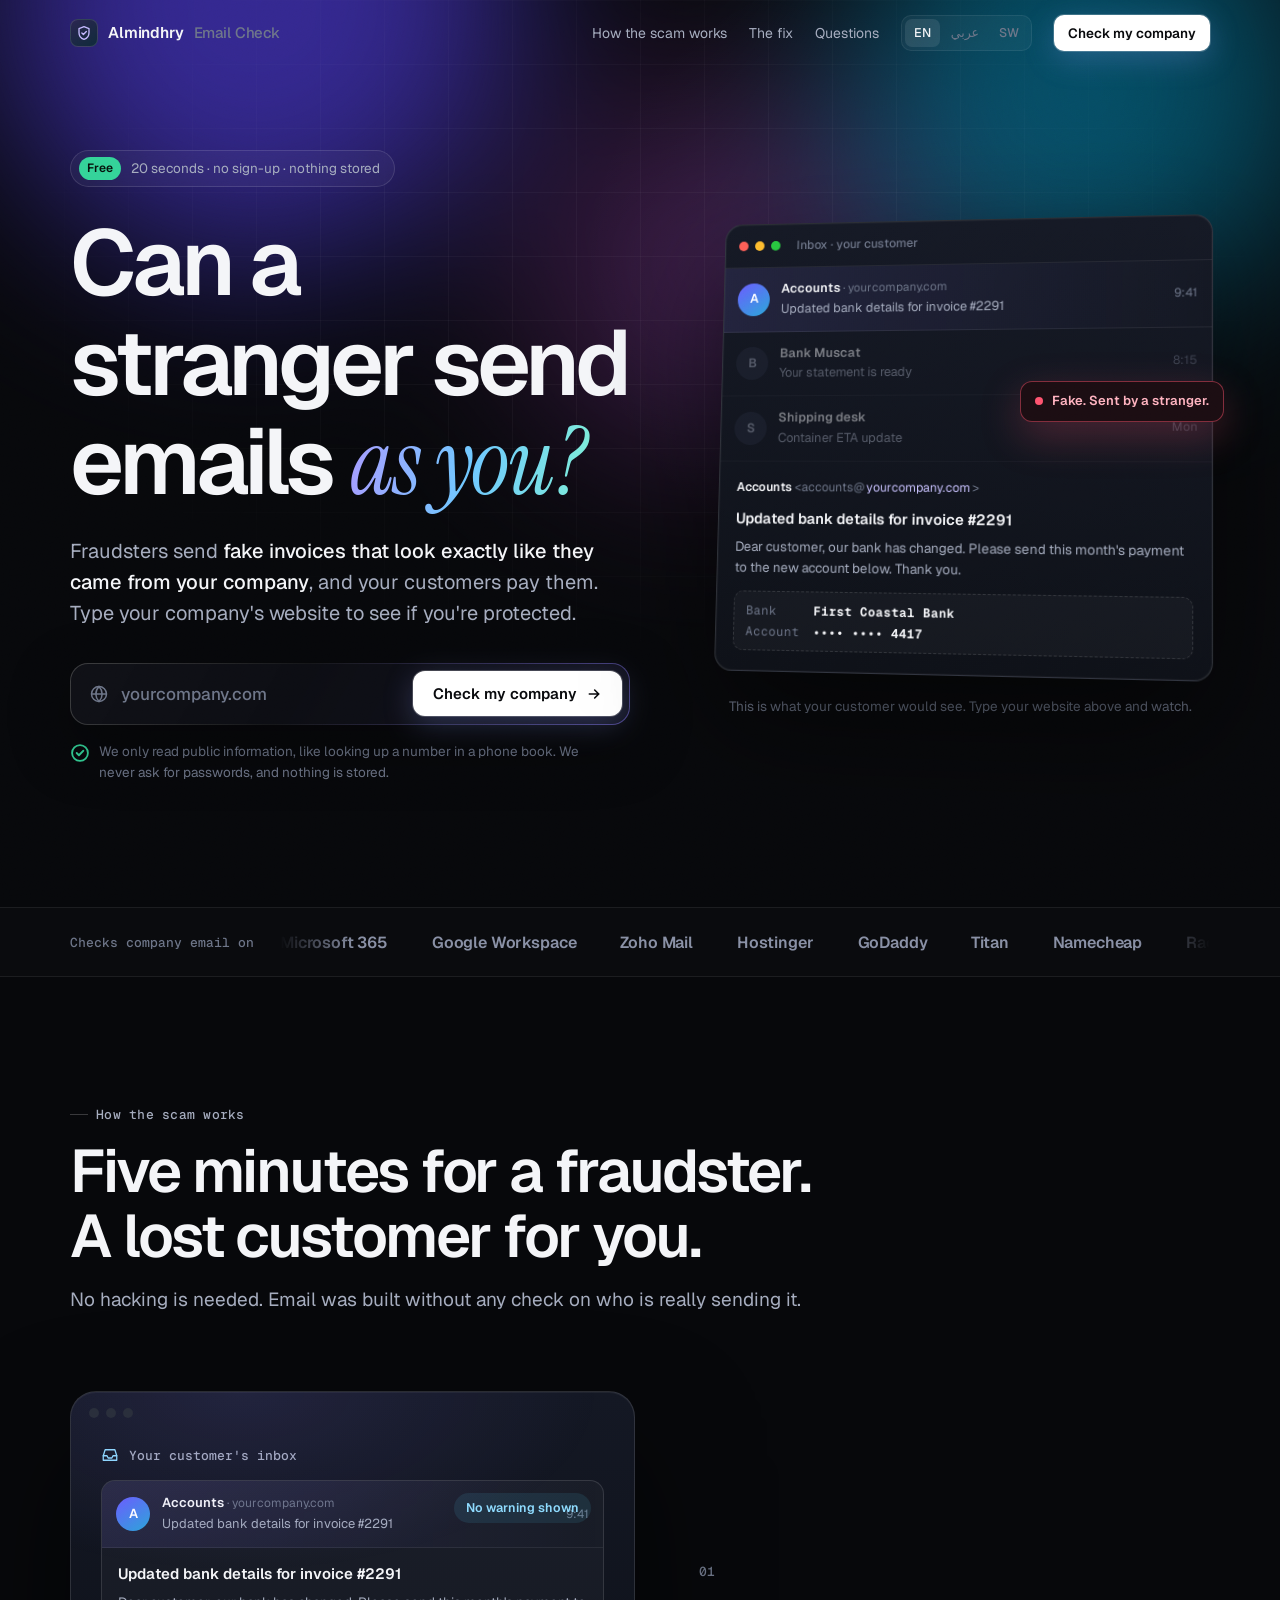
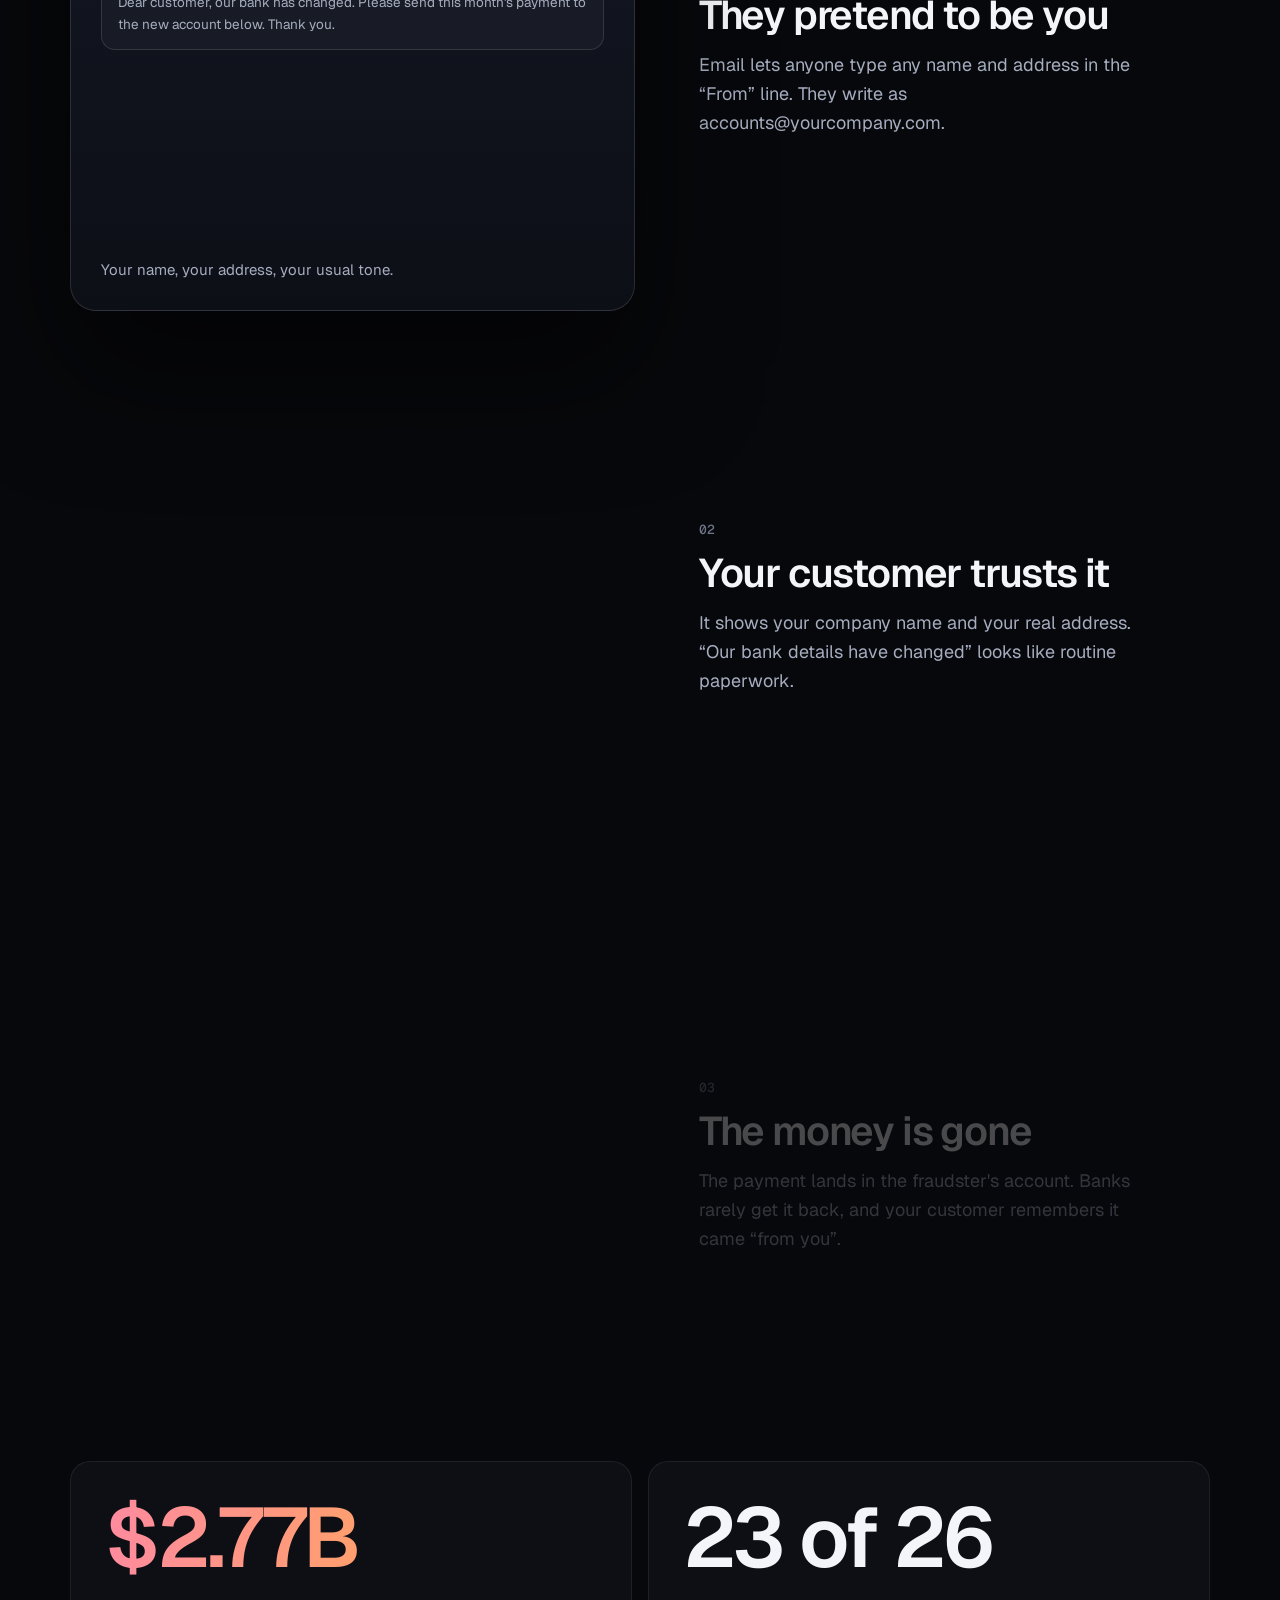
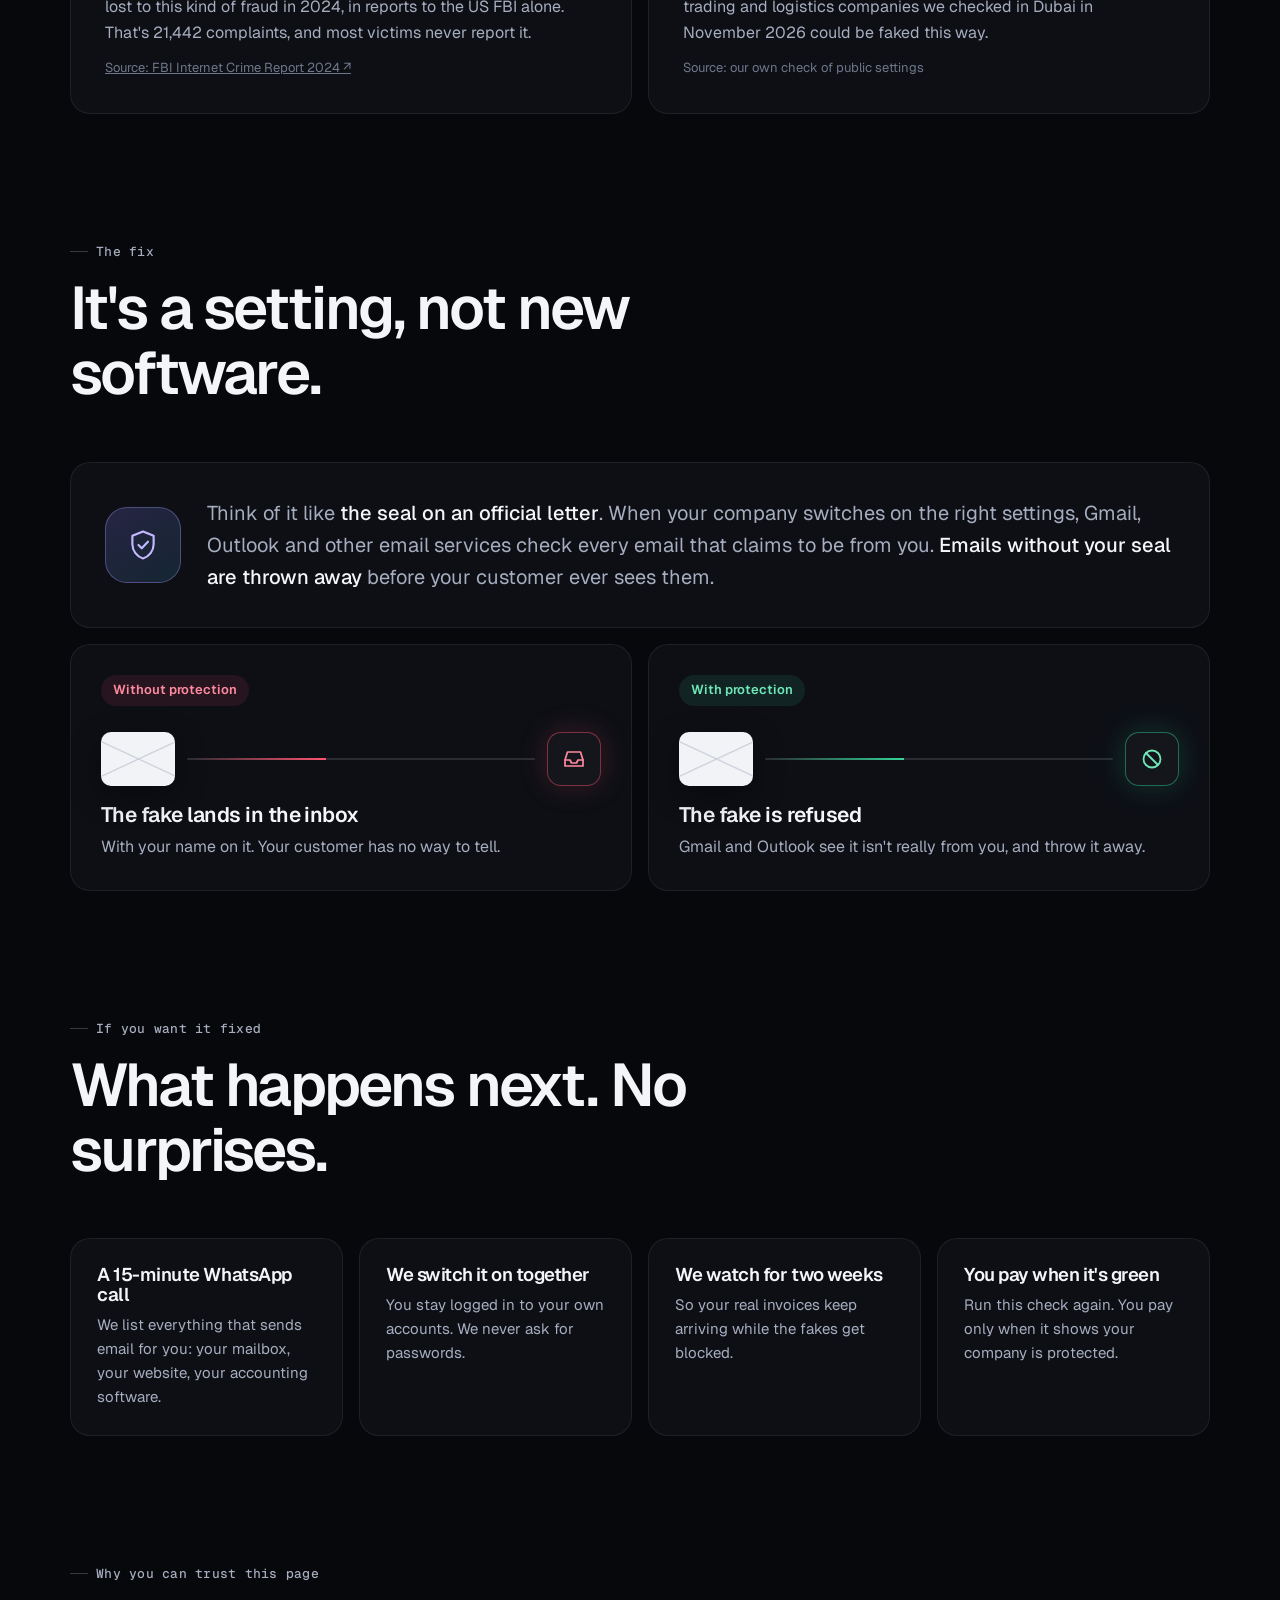
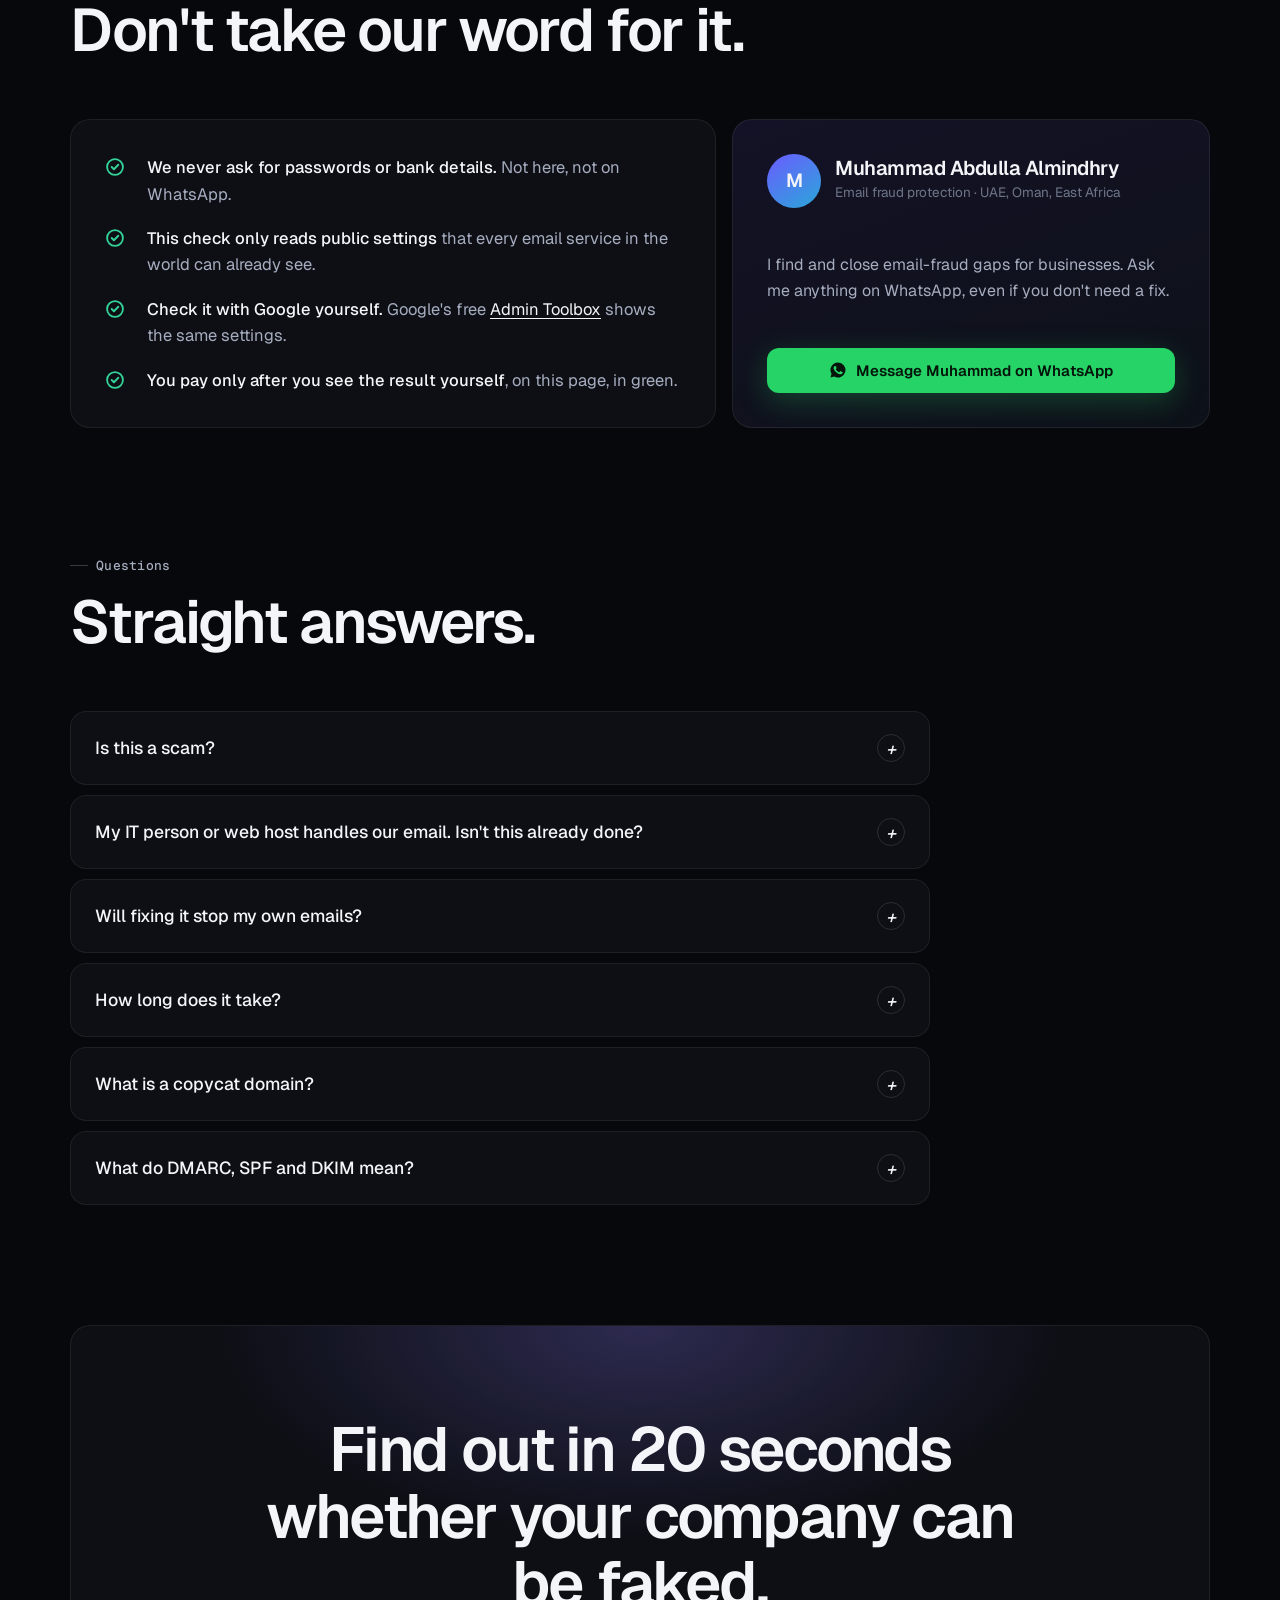
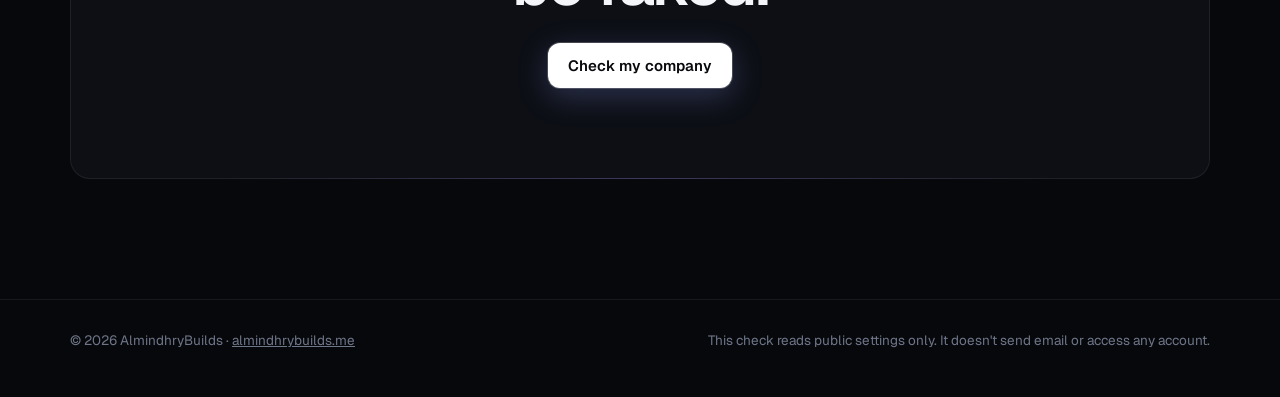
==== commit ae631638: "Tell the scam as a scroll story and make every result shareable A sticky device plays the fraud in t" ====
--- a/index.html
+++ b/index.html
@@ -63,6 +63,7 @@
     </div>
   </div>
 </header>
+<div class="strip"><div class="wrap"><span class="sl2">Checks company email on</span><div class="marq"><div class="mq"><span>Microsoft 365</span><span>Google Workspace</span><span>Zoho Mail</span><span>Hostinger</span><span>GoDaddy</span><span>Titan</span><span>Namecheap</span><span>Rackspace</span><span>Mimecast</span><span>Proofpoint</span><span>Etisalat</span><span>Omantel</span><span>Microsoft 365</span><span>Google Workspace</span><span>Zoho Mail</span><span>Hostinger</span><span>GoDaddy</span><span>Titan</span><span>Namecheap</span><span>Rackspace</span><span>Mimecast</span><span>Proofpoint</span><span>Etisalat</span><span>Omantel</span></div></div></div></div>
 
 <div class="wrap" id="results">
   <div class="spot run" id="run"><h3>Checking <code id="runDom"></code></h3>
@@ -84,14 +85,33 @@
 
 <section id="how"><div class="wrap">
   <div class="sh rv"><span class="kicker">How the scam works</span><h2>Five minutes for a fraudster. A lost customer for you.</h2><p>No hacking is needed. Email was built without any check on who is really sending it.</p></div>
-  <div class="steps3">
-    <div class="spot st r rv"><span class="n">01</span><div class="ico"><svg width="24" height="24" viewBox="0 0 24 24" fill="none" stroke="#ff8aa0" stroke-width="1.7" stroke-linecap="round"><path d="M3 9c0-2 1.5-3 3-3h12c1.5 0 3 1 3 3v1c0 4-3 7-6 7-1.7 0-2.4-1.5-3-1.5S10.7 17 9 17c-3 0-6-3-6-7z"/><circle cx="8.5" cy="10.5" r="1.4"/><circle cx="15.5" cy="10.5" r="1.4"/></svg></div><h3>They pretend to be you</h3><p>Email lets anyone type any name and address in the “From” line. They write as accounts@yourcompany.com.</p></div>
-    <div class="spot st r rv d1"><span class="n">02</span><div class="ico"><svg width="24" height="24" viewBox="0 0 24 24" fill="none" stroke="#ff8aa0" stroke-width="1.7" stroke-linecap="round" stroke-linejoin="round"><rect x="3" y="5" width="18" height="14" rx="2.5"/><path d="m4 7 8 6 8-6"/></svg></div><h3>Your customer trusts it</h3><p>It shows your company name and your real address. “Our bank details have changed” looks like routine paperwork.</p></div>
-    <div class="spot st r rv d2"><span class="n">03</span><div class="ico"><svg width="24" height="24" viewBox="0 0 24 24" fill="none" stroke="#ff8aa0" stroke-width="1.7" stroke-linecap="round" stroke-linejoin="round"><rect x="2.5" y="6" width="19" height="12" rx="2"/><circle cx="12" cy="12" r="2.6"/><path d="M6 9.5v5M18 9.5v5"/></svg></div><h3>The money is gone</h3><p>The payment lands in the fraudster&#x27;s account. Banks rarely get it back, and your customer remembers it came “from you”.</p></div>
+  <div class="story">
+    <div class="vis" id="vis" data-s="1"><div class="device">
+      <div class="dots"><i></i><i></i><i></i></div>
+      <div class="scene sc1"><div class="sl"><svg width="24" height="24" viewBox="0 0 24 24" fill="none" stroke="#ff8aa0" stroke-width="1.7" stroke-linecap="round"><path d="M3 9c0-2 1.5-3 3-3h12c1.5 0 3 1 3 3v1c0 4-3 7-6 7-1.7 0-2.4-1.5-3-1.5S10.7 17 9 17c-3 0-6-3-6-7z"/><circle cx="8.5" cy="10.5" r="1.4"/><circle cx="15.5" cy="10.5" r="1.4"/></svg><span>The stranger&#x27;s computer</span></div>
+        <div class="compose"><div class="ch">New message</div>
+          <div class="fld"><span>From</span><b>Accounts &lt;accounts@<span class="mockdom">yourcompany.com</span>&gt;</b><i class="caret"></i></div>
+          <div class="fld"><span>To</span><b>customer</b></div>
+          <div class="fld"><span>Subject</span><b>Updated bank details for invoice #2291</b></div>
+          <div class="body">Dear customer, our bank has changed. Please send this month&#x27;s payment to the new account below. Thank you.</div><div class="send">Send</div></div>
+        <p class="scap">Anyone can type your company&#x27;s address in the From line.</p></div>
+      <div class="scene sc2"><div class="sl"><svg width="24" height="24" viewBox="0 0 24 24" fill="none" stroke="#8fdcff" stroke-width="1.7" stroke-linecap="round" stroke-linejoin="round"><path d="M3 13h5l1.5 3h5l1.5-3h5"/><path d="M5.5 5h13l2.5 8v6H3v-6z"/></svg><span>Your customer&#x27;s inbox</span></div>
+        <div class="inb"><div class="mrow hot"><span class="av">A</span><div style="min-width:0"><div class="nm">Accounts <span class="t" style="font-weight:400">· <span class="mockdom" dir="ltr">yourcompany.com</span></span></div><div class="sj">Updated bank details for invoice #2291</div></div><span class="t">9:41</span></div>
+          <div class="mopen"><h4>Updated bank details for invoice #2291</h4><p>Dear customer, our bank has changed. Please send this month&#x27;s payment to the new account below. Thank you.</p></div><span class="pill info">No warning shown</span></div>
+        <p class="scap">Your name, your address, your usual tone.</p></div>
+      <div class="scene sc3"><div class="sl"><svg width="24" height="24" viewBox="0 0 24 24" fill="none" stroke="#ff8aa0" stroke-width="1.7" stroke-linecap="round" stroke-linejoin="round"><rect x="2.5" y="6" width="19" height="12" rx="2"/><circle cx="12" cy="12" r="2.6"/><path d="M6 9.5v5M18 9.5v5"/></svg><span>Your customer&#x27;s bank</span></div>
+        <div class="bank"><div class="okc">✓</div><div class="bt">Transfer sent</div><div class="amt">AED 48,500</div><div class="to">To account •••• 4417</div><span class="pill bad">Paid to the fraudster</span></div>
+        <p class="scap">The money is gone. Your customer thinks you have it.</p></div>
+    </div></div>
+    <div class="stps">
+      <div class="stp" data-s="1"><span class="n">01</span><h3>They pretend to be you</h3><p>Email lets anyone type any name and address in the “From” line. They write as accounts@yourcompany.com.</p><div class="inl"></div></div>
+      <div class="stp" data-s="2"><span class="n">02</span><h3>Your customer trusts it</h3><p>It shows your company name and your real address. “Our bank details have changed” looks like routine paperwork.</p><div class="inl"></div></div>
+      <div class="stp" data-s="3"><span class="n">03</span><h3>The money is gone</h3><p>The payment lands in the fraudster&#x27;s account. Banks rarely get it back, and your customer remembers it came “from you”.</p><div class="inl"></div></div>
+    </div>
   </div>
   <div class="stats">
-    <div class="spot stat rv"><div class="big rd">$2.77B</div><p>lost to this kind of fraud in 2024, in reports to the US FBI alone. That&#x27;s 21,442 complaints, and most victims never report it.</p><a href="https://www.ic3.gov/AnnualReport/Reports/2024_IC3Report.pdf" target="_blank" rel="noopener">Source: FBI Internet Crime Report 2024 ↗</a></div>
-    <div class="spot stat rv d1"><div class="big">23 of 26</div><p>trading and logistics companies we checked in Dubai in November 2026 could be faked this way.</p><a>Source: our own check of public settings</a></div>
+    <div class="spot stat rv"><div class="big rd">$<span class="cnt" data-to="2.77" data-dec="2">2.77</span>B</div><p>lost to this kind of fraud in 2024, in reports to the US FBI alone. That&#x27;s 21,442 complaints, and most victims never report it.</p><a href="https://www.ic3.gov/AnnualReport/Reports/2024_IC3Report.pdf" target="_blank" rel="noopener">Source: FBI Internet Crime Report 2024 ↗</a></div>
+    <div class="spot stat rv d1"><div class="big"><span class="cnt" data-to="23" data-dec="0">23</span> of 26</div><p>trading and logistics companies we checked in Dubai in November 2026 could be faked this way.</p><a>Source: our own check of public settings</a></div>
   </div>
 </div></section>
 
--- a/style.css
+++ b/style.css
@@ -269,6 +269,66 @@
 .cta h3{font-size:clamp(22px,2.6vw,30px)}.cta p{margin:8px 0 0;color:var(--ink2);max-width:560px}
 .cta .bt{display:flex;gap:10px;flex-wrap:wrap}
 
+/* hero cursor light */
+.hero:before{content:"";position:absolute;inset:0;pointer-events:none;z-index:0;background:radial-gradient(520px circle at var(--hx,70%) var(--hy,30%),rgba(140,150,255,.10),transparent 60%);transition:background .1s}
+
+/* provider strip */
+.strip{border-top:1px solid var(--line);border-bottom:1px solid var(--line);background:rgba(255,255,255,.015);position:relative;z-index:1}
+.strip .wrap{display:flex;align-items:center;gap:26px;height:68px}
+.strip .sl2{flex:none;font:500 13px var(--mono);color:var(--ink3);white-space:nowrap}
+html[lang="ar"] .strip .sl2{font-family:var(--font)}
+.marq{flex:1;overflow:hidden;-webkit-mask-image:linear-gradient(90deg,transparent,#000 8%,#000 92%,transparent);mask-image:linear-gradient(90deg,transparent,#000 8%,#000 92%,transparent)}
+.mq{display:flex;gap:44px;width:max-content;animation:mq 38s linear infinite;direction:ltr}
+.mq span{font-size:16px;font-weight:600;color:#8a91a6;letter-spacing:-.01em;white-space:nowrap}
+@keyframes mq{to{transform:translateX(-50%)}}
+@media (max-width:640px){.strip .sl2{display:none}}
+
+/* scroll story */
+.story{display:grid;grid-template-columns:1.05fr .95fr;gap:64px;align-items:start}
+.vis{position:sticky;top:110px;height:min(560px,calc(100vh - 150px));display:flex;align-items:center}
+.device{position:relative;width:100%;height:100%;max-height:520px;border-radius:26px;background:linear-gradient(180deg,#141824,#0c0f16);border:1px solid var(--line2);box-shadow:0 60px 120px rgba(0,0,0,.55),inset 0 1px 0 rgba(255,255,255,.05);overflow:hidden}
+.device:after{content:"";position:absolute;inset:0;pointer-events:none;background:radial-gradient(600px 300px at 30% 0%,rgba(139,123,255,.12),transparent 60%)}
+.device .dots{position:absolute;top:16px;inset-inline-start:18px;display:flex;gap:7px;z-index:2}
+.device .dots i{width:10px;height:10px;border-radius:50%;background:#2a2f3c}
+.scene{position:absolute;inset:0;padding:54px 30px 28px;display:flex;flex-direction:column;gap:16px;opacity:0;transform:translateY(24px) scale(.98);transition:opacity .6s cubic-bezier(.2,.8,.2,1),transform .6s cubic-bezier(.2,.8,.2,1);pointer-events:none}
+.vis[data-s="1"] .sc1,.vis[data-s="2"] .sc2,.vis[data-s="3"] .sc3{opacity:1;transform:none}
+.sl{display:flex;align-items:center;gap:10px;font:500 13px var(--mono);color:var(--ink2)}
+html[lang="ar"] .sl{font-family:var(--font)}
+.sl svg{width:18px;height:18px}
+.scap{margin:auto 0 0;color:var(--ink2);font-size:15px}
+.compose{background:#f6f7fb;color:#12151f;border-radius:14px;padding:14px 16px;font-size:13.5px;box-shadow:0 20px 50px rgba(0,0,0,.4)}
+.compose .ch{font-weight:700;margin-bottom:8px}
+.compose .fld{display:grid;grid-template-columns:62px 1fr auto;gap:8px;align-items:center;padding:7px 0;border-bottom:1px solid #e3e6ee;direction:ltr;text-align:left}
+.compose .fld span{color:#7a8196;font-size:12px}.compose .fld b{font-weight:600;overflow:hidden;text-overflow:ellipsis;white-space:nowrap}
+.compose .fld .mockdom{background:rgba(139,123,255,.25);border-radius:4px;padding:0 3px}
+.caret{width:2px;height:16px;background:#5a43ff;animation:blink 1s steps(1) infinite}
+@keyframes blink{50%{opacity:0}}
+.compose .body{color:#4b5268;padding-top:10px}
+.compose .send{display:inline-block;margin-top:12px;background:#1a73e8;color:#fff;font-weight:600;font-size:13px;padding:7px 16px;border-radius:99px}
+.inb{background:rgba(255,255,255,.03);border:1px solid var(--line2);border-radius:14px;overflow:hidden;position:relative}
+.inb .mopen{padding:14px 16px}.inb .mopen h4{margin:0 0 6px;font-size:15px}.inb .mopen p{margin:0;color:var(--ink2);font-size:13.5px}
+.inb .pill{position:absolute;top:12px;inset-inline-end:12px}
+.bank{align-self:center;width:min(320px,100%);text-align:center;background:#f6f7fb;color:#12151f;border-radius:18px;padding:26px 20px;box-shadow:0 20px 50px rgba(0,0,0,.4)}
+.bank .okc{width:48px;height:48px;border-radius:50%;margin:0 auto 10px;display:grid;place-items:center;background:#1aa35a;color:#fff;font-weight:700;font-size:22px}
+.bank .bt{font-weight:600;color:#4b5268}.bank .amt{font-size:34px;font-weight:700;letter-spacing:-.02em;margin:6px 0 2px;direction:ltr}
+.bank .to{color:#7a8196;font-size:13.5px;margin-bottom:14px}
+.bank .pill.bad{background:#ffe3e8;color:#c21f3c}
+.stps{display:flex;flex-direction:column}
+.stp{min-height:62vh;display:flex;flex-direction:column;justify-content:center;opacity:.28;transition:opacity .5s}
+.stp.on{opacity:1}
+.stp .n{font:500 13px var(--mono);color:var(--ink3)}
+.stp h3{font-size:clamp(28px,3.2vw,40px);margin:14px 0 14px;letter-spacing:-.03em}
+.stp p{margin:0;color:var(--ink2);font-size:18px;max-width:440px}
+.stp .inl{display:none}
+@media (max-width:900px){
+  .story{grid-template-columns:1fr;gap:0}
+  .vis{display:none}
+  .stp{min-height:0;opacity:1;padding:26px 0}
+  .stp .inl{display:block;margin-top:22px}
+  .stp .inl .scene{position:relative;inset:auto;opacity:1;transform:none;padding:0;pointer-events:auto}
+  .stp .inl .scap{display:none}
+}
+
 .rv{opacity:0;transform:translateY(26px);transition:opacity .9s cubic-bezier(.2,.8,.2,1),transform .9s cubic-bezier(.2,.8,.2,1)}
 .rv.in{opacity:1;transform:none}
 .rv.d1{transition-delay:.08s}.rv.d2{transition-delay:.16s}.rv.d3{transition-delay:.24s}
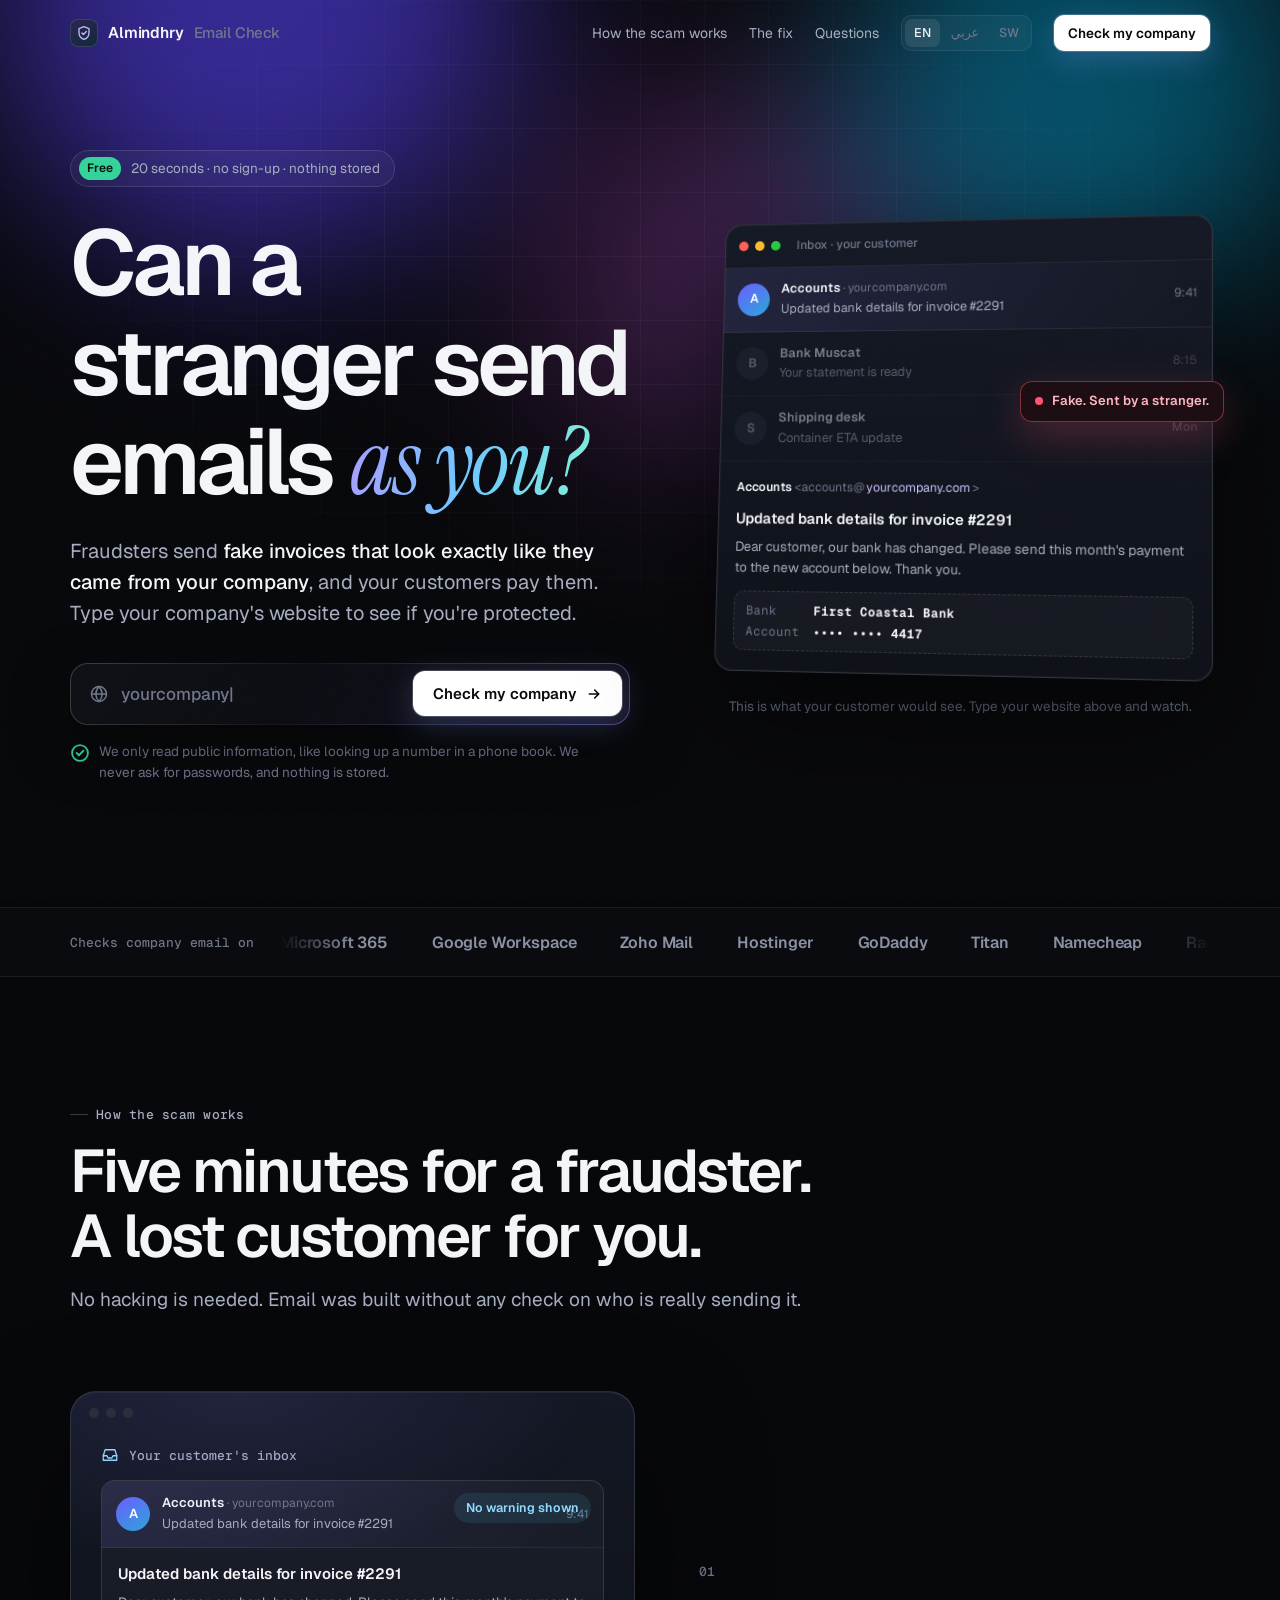
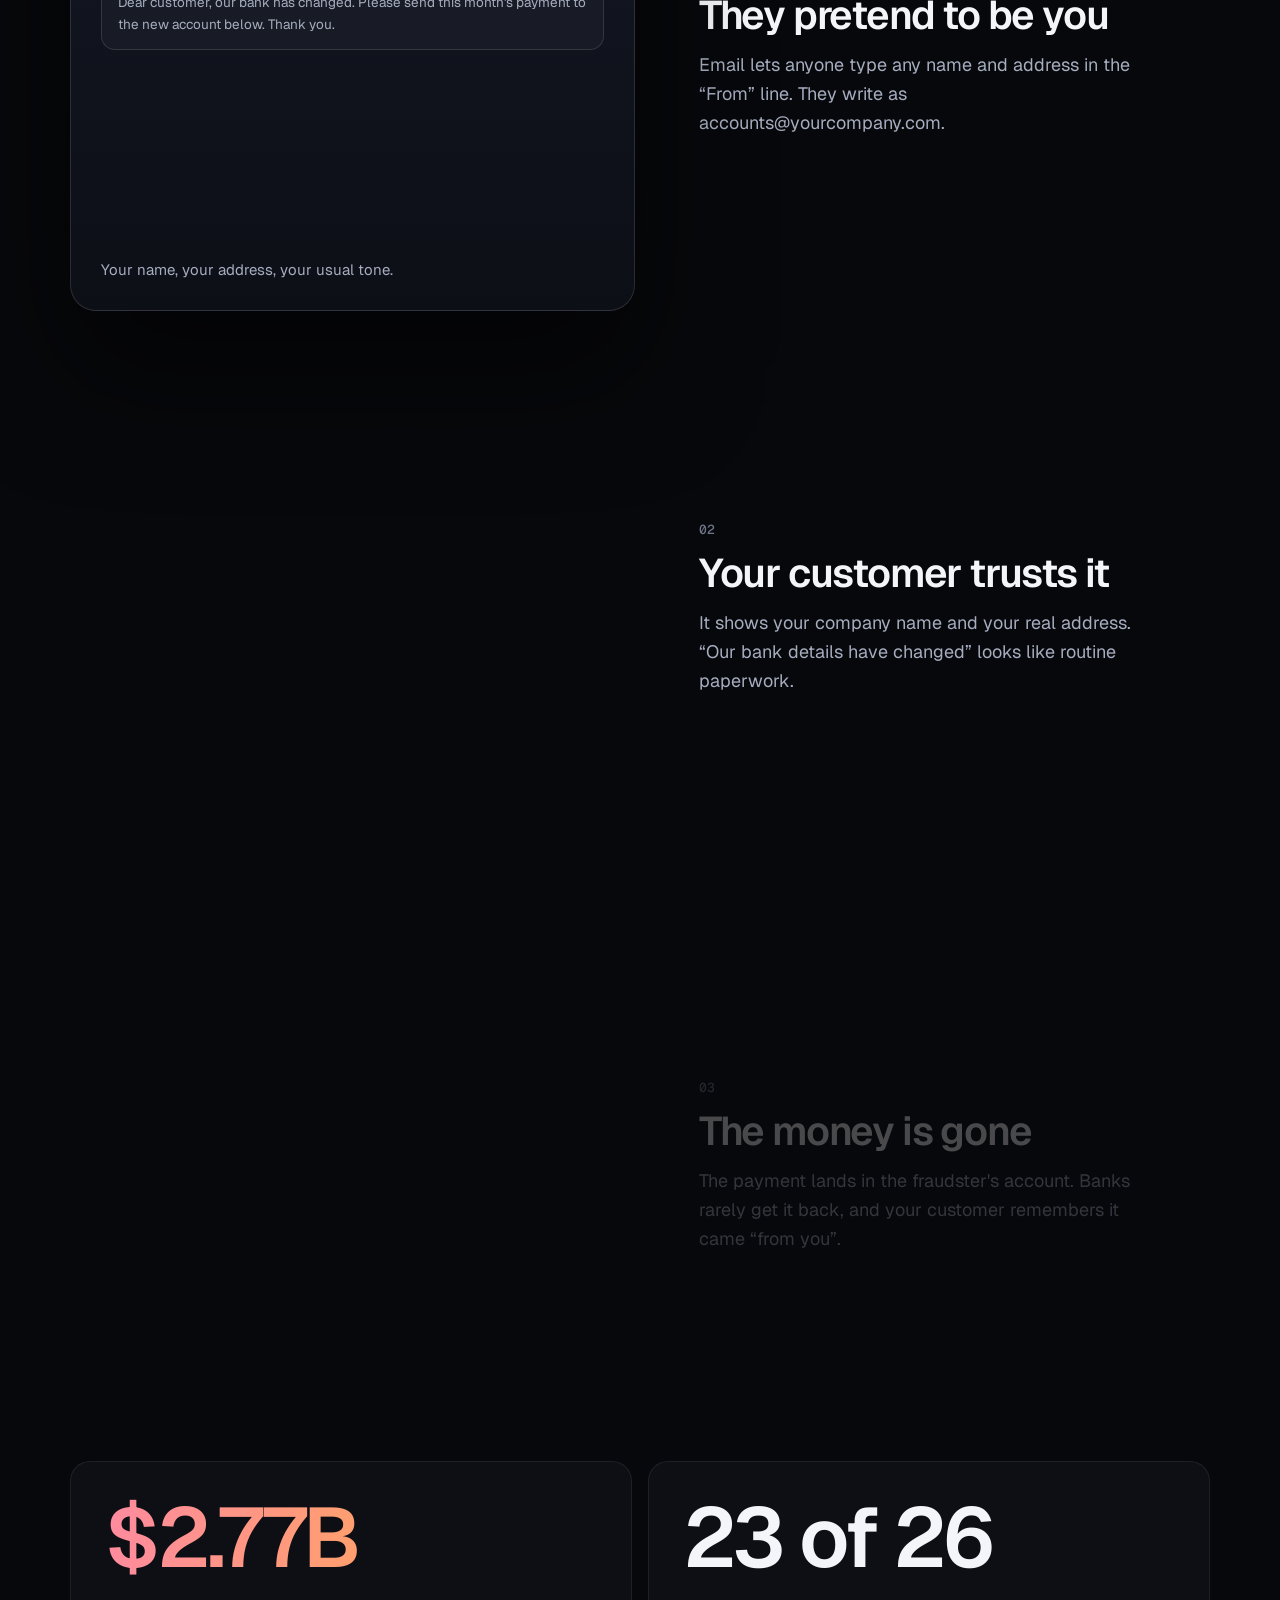
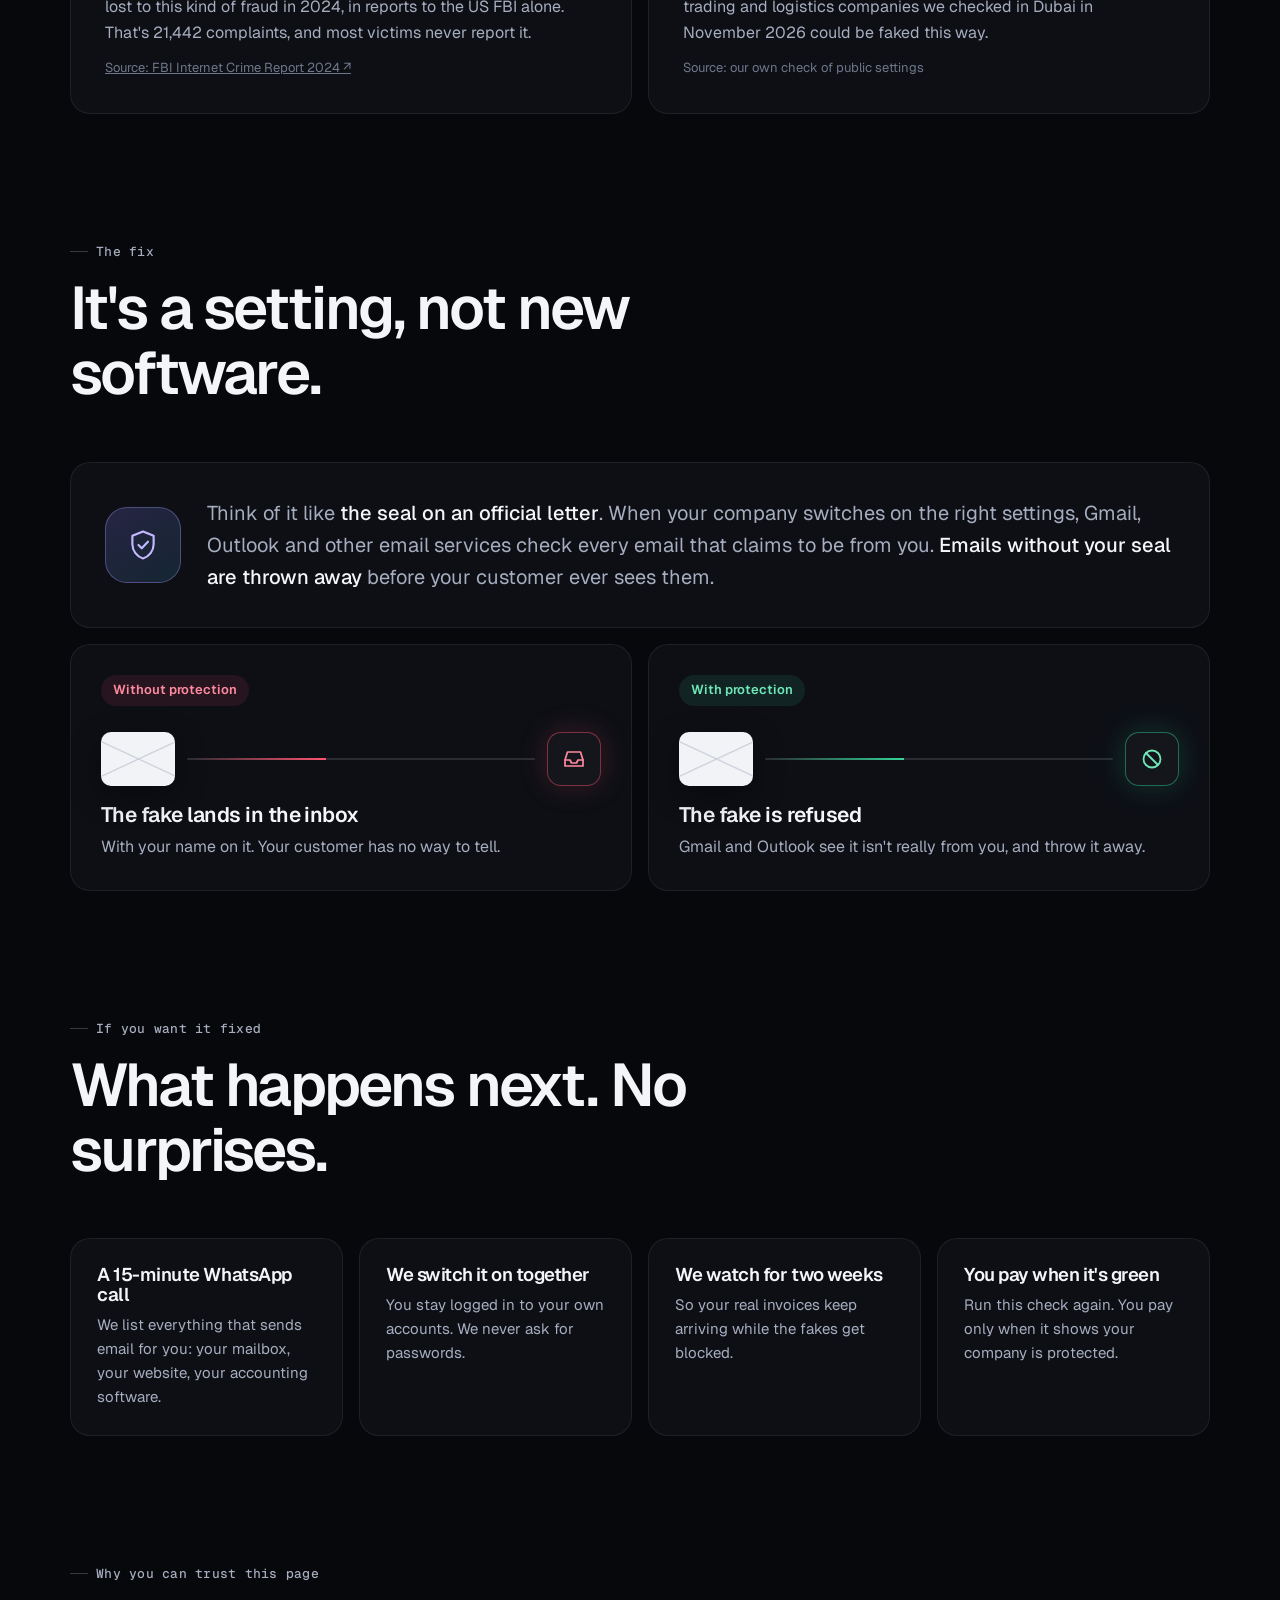
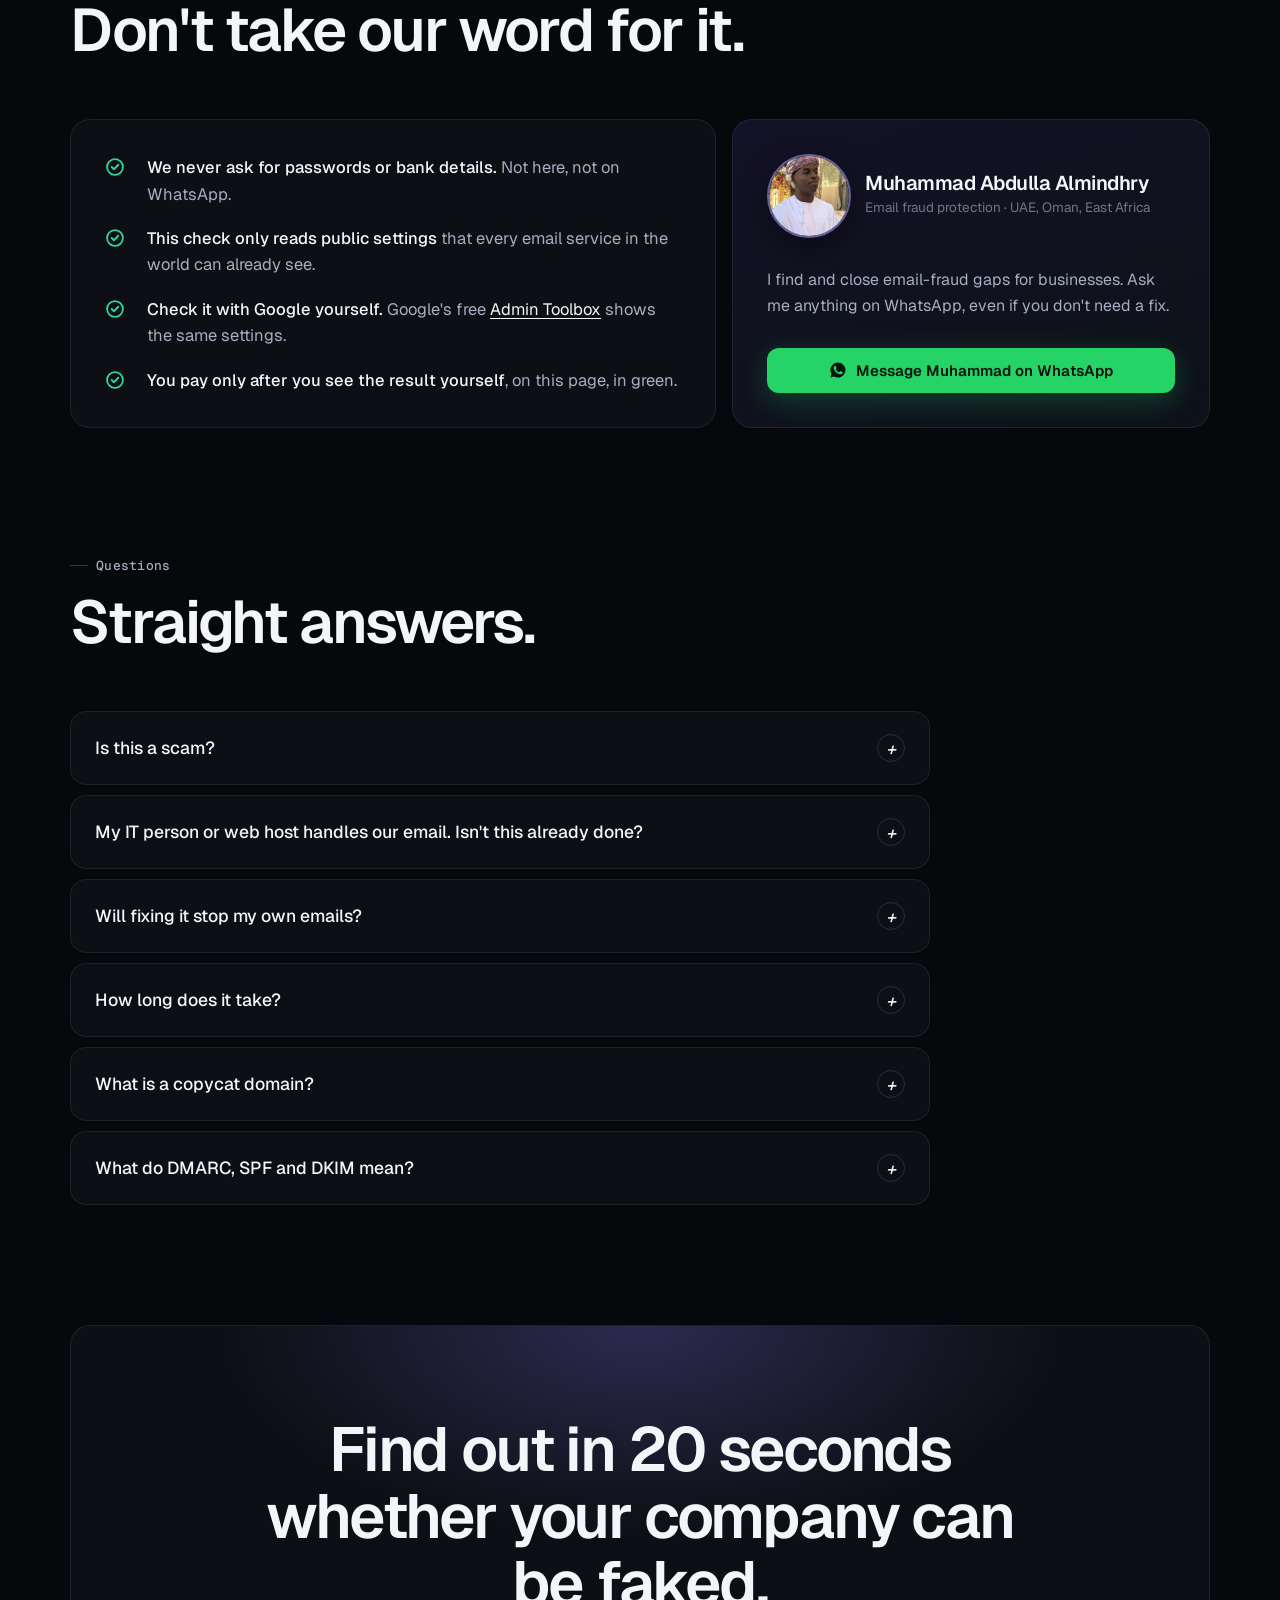
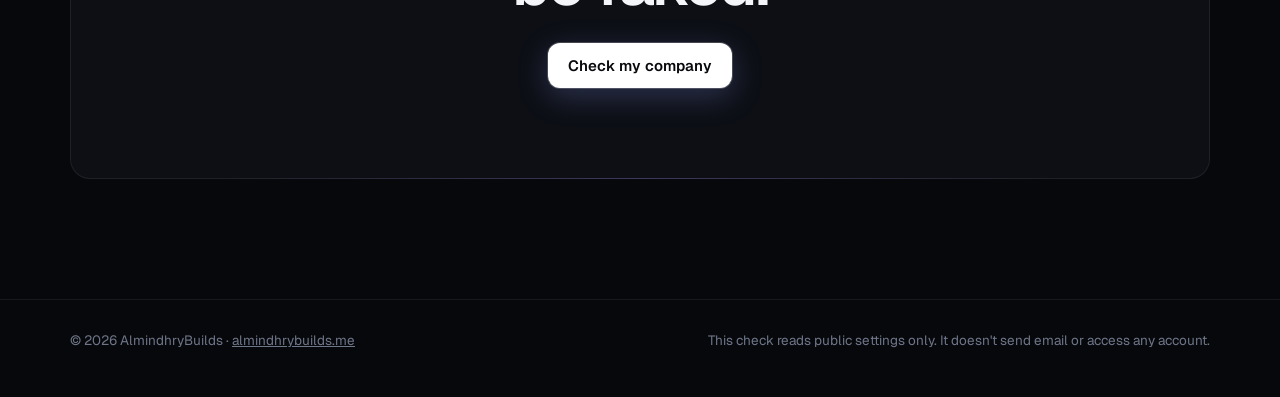
==== commit e92042a4: "Put Muhammad's face on the trust card Owners trust a person more than a logo. Uses his photo in Oman" ====
--- a/index.html
+++ b/index.html
@@ -133,7 +133,7 @@
   <div class="sh rv"><span class="kicker">Why you can trust this page</span><h2>Don&#x27;t take our word for it.</h2></div>
   <div class="trust">
     <div class="spot list rv"><ul><li><svg width="20" height="20" viewBox="0 0 24 24" fill="none" stroke="currentColor" stroke-width="2.2" stroke-linecap="round" stroke-linejoin="round"><circle cx="12" cy="12" r="9.5"/><path d="m8 12 2.7 2.7L16 9.3"/></svg><span><b>We never ask for passwords or bank details.</b> Not here, not on WhatsApp.</span></li><li><svg width="20" height="20" viewBox="0 0 24 24" fill="none" stroke="currentColor" stroke-width="2.2" stroke-linecap="round" stroke-linejoin="round"><circle cx="12" cy="12" r="9.5"/><path d="m8 12 2.7 2.7L16 9.3"/></svg><span><b>This check only reads public settings</b> that every email service in the world can already see.</span></li><li><svg width="20" height="20" viewBox="0 0 24 24" fill="none" stroke="currentColor" stroke-width="2.2" stroke-linecap="round" stroke-linejoin="round"><circle cx="12" cy="12" r="9.5"/><path d="m8 12 2.7 2.7L16 9.3"/></svg><span><b>Check it with Google yourself.</b> Google's free <a href="https://toolbox.googleapps.com/apps/checkmx/" target="_blank" rel="noopener">Admin Toolbox</a> shows the same settings.</span></li><li><svg width="20" height="20" viewBox="0 0 24 24" fill="none" stroke="currentColor" stroke-width="2.2" stroke-linecap="round" stroke-linejoin="round"><circle cx="12" cy="12" r="9.5"/><path d="m8 12 2.7 2.7L16 9.3"/></svg><span><b>You pay only after you see the result yourself</b>, on this page, in green.</span></li></ul></div>
-    <div class="spot me rv d1"><div class="who"><span class="av">M</span><div><h3>Muhammad Abdulla Almindhry</h3><small>Email fraud protection · UAE, Oman, East Africa</small></div></div><p>I find and close email-fraud gaps for businesses. Ask me anything on WhatsApp, even if you don&#x27;t need a fix.</p><a class="btn wa" data-wa-main href="https://wa.me/601123109560" target="_blank" rel="noopener"><svg width="18" height="18" viewBox="0 0 24 24" fill="currentColor" aria-hidden="true"><path d="M12 2a10 10 0 0 0-8.6 15.1L2 22l5-1.3A10 10 0 1 0 12 2zm5.8 14.2c-.2.7-1.4 1.3-2 1.4-.5.1-1.1.1-1.8-.1-.4-.1-1-.3-1.7-.6-3-1.3-4.9-4.3-5-4.5-.2-.2-1.2-1.6-1.2-3s.8-2.2 1-2.5c.3-.3.6-.4.8-.4h.6c.2 0 .4 0 .6.5l.9 2.1c.1.2.1.4 0 .6l-.3.5-.4.5c-.1.1-.3.3-.1.6.2.3.8 1.3 1.7 2.1 1.2 1 2.1 1.3 2.4 1.5.3.1.5.1.7-.1l1-1.2c.2-.3.4-.2.7-.1l2 1c.3.1.5.2.5.3.1.2.1.8-.1 1.4z"/></svg><span>Message Muhammad on WhatsApp</span></a></div>
+    <div class="spot me rv d1"><div class="who"><img class="avp" src="me.jpg" alt="Muhammad Abdulla Almindhry" width="84" height="84" loading="lazy"><div><h3>Muhammad Abdulla Almindhry</h3><small>Email fraud protection · UAE, Oman, East Africa</small></div></div><p>I find and close email-fraud gaps for businesses. Ask me anything on WhatsApp, even if you don&#x27;t need a fix.</p><a class="btn wa" data-wa-main href="https://wa.me/601123109560" target="_blank" rel="noopener"><svg width="18" height="18" viewBox="0 0 24 24" fill="currentColor" aria-hidden="true"><path d="M12 2a10 10 0 0 0-8.6 15.1L2 22l5-1.3A10 10 0 1 0 12 2zm5.8 14.2c-.2.7-1.4 1.3-2 1.4-.5.1-1.1.1-1.8-.1-.4-.1-1-.3-1.7-.6-3-1.3-4.9-4.3-5-4.5-.2-.2-1.2-1.6-1.2-3s.8-2.2 1-2.5c.3-.3.6-.4.8-.4h.6c.2 0 .4 0 .6.5l.9 2.1c.1.2.1.4 0 .6l-.3.5-.4.5c-.1.1-.3.3-.1.6.2.3.8 1.3 1.7 2.1 1.2 1 2.1 1.3 2.4 1.5.3.1.5.1.7-.1l1-1.2c.2-.3.4-.2.7-.1l2 1c.3.1.5.2.5.3.1.2.1.8-.1 1.4z"/></svg><span>Message Muhammad on WhatsApp</span></a></div>
   </div>
 </div></section>
 
--- a/style.css
+++ b/style.css
@@ -333,3 +333,4 @@
 .rv.in{opacity:1;transform:none}
 .rv.d1{transition-delay:.08s}.rv.d2{transition-delay:.16s}.rv.d3{transition-delay:.24s}
 @media (prefers-reduced-motion:reduce){*,*:before,*:after{animation:none!important;transition:none!important}.rv,.row,.hero h1 .w{opacity:1!important;transform:none!important;filter:none!important}}
+.me .avp{width:84px;height:84px;border-radius:50%;object-fit:cover;object-position:50% 30%;border:2px solid rgba(169,155,255,.55);box-shadow:0 10px 30px rgba(0,0,0,.4)}
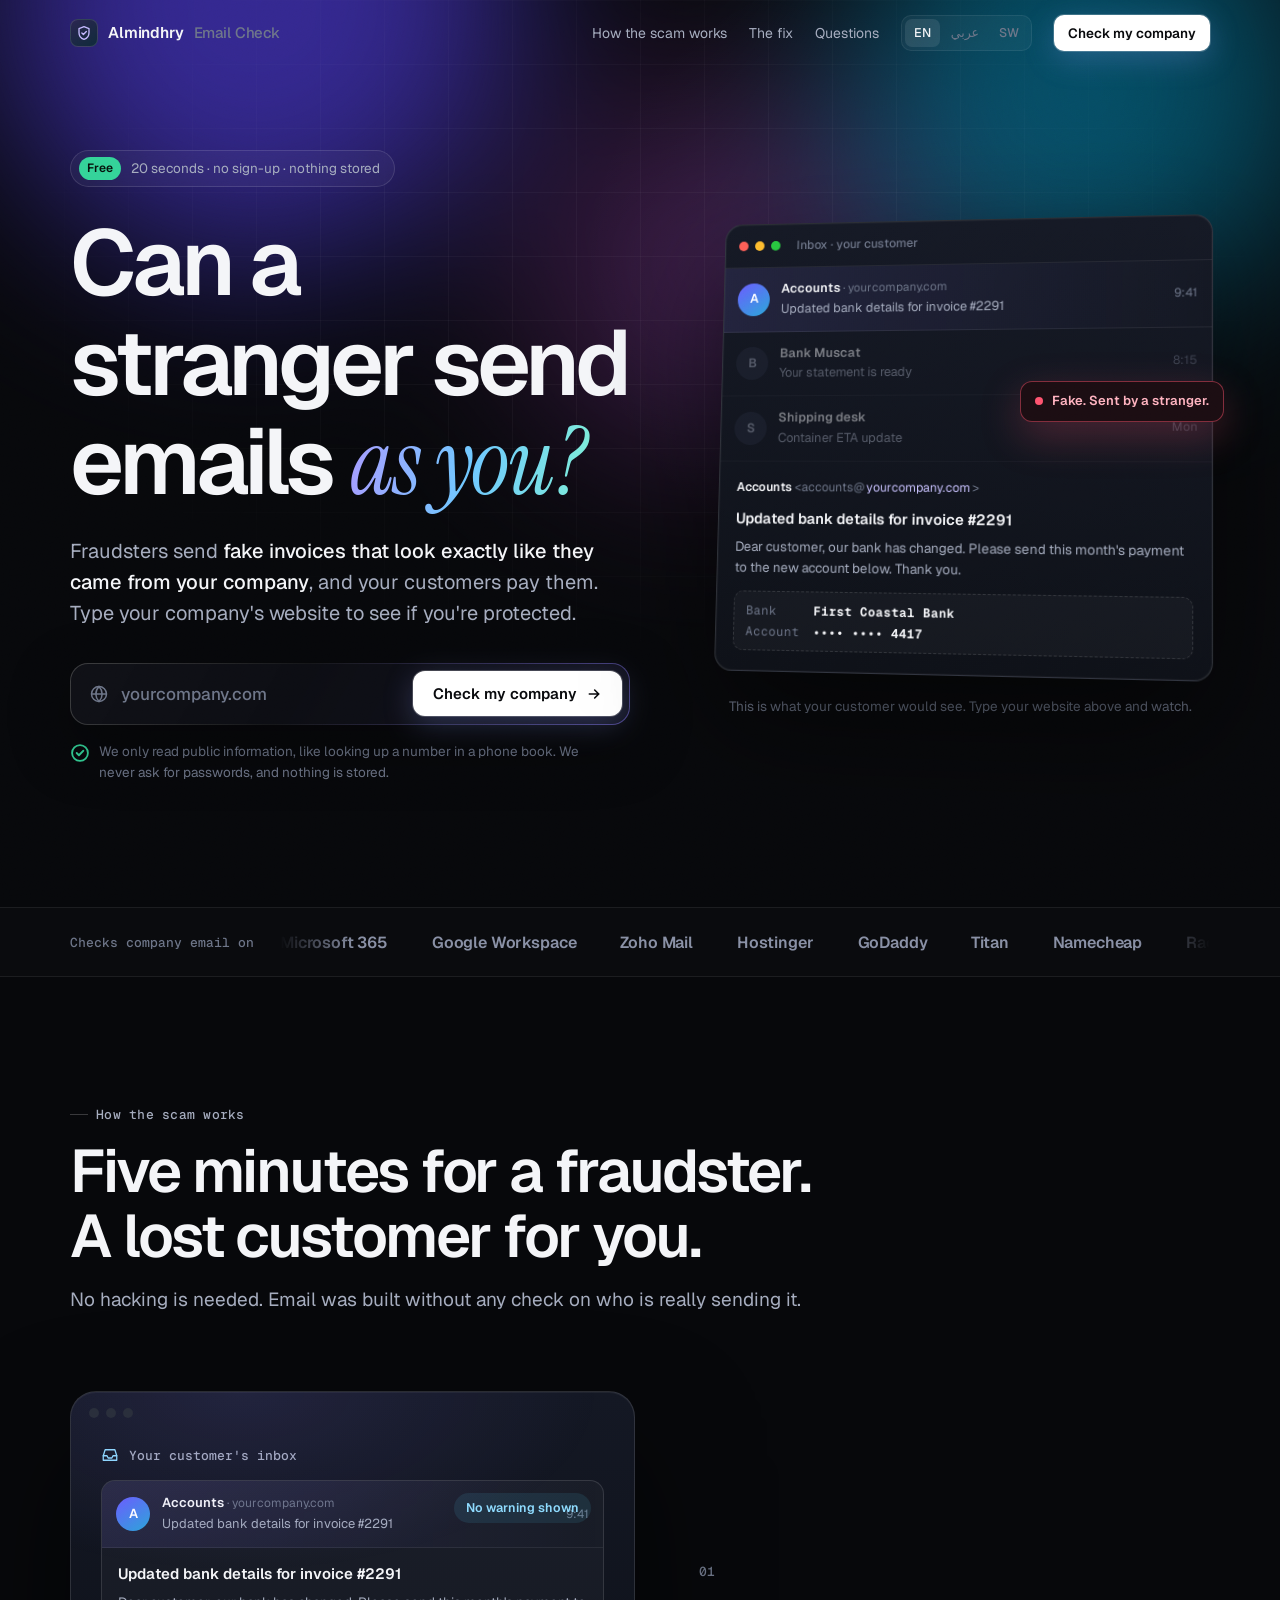
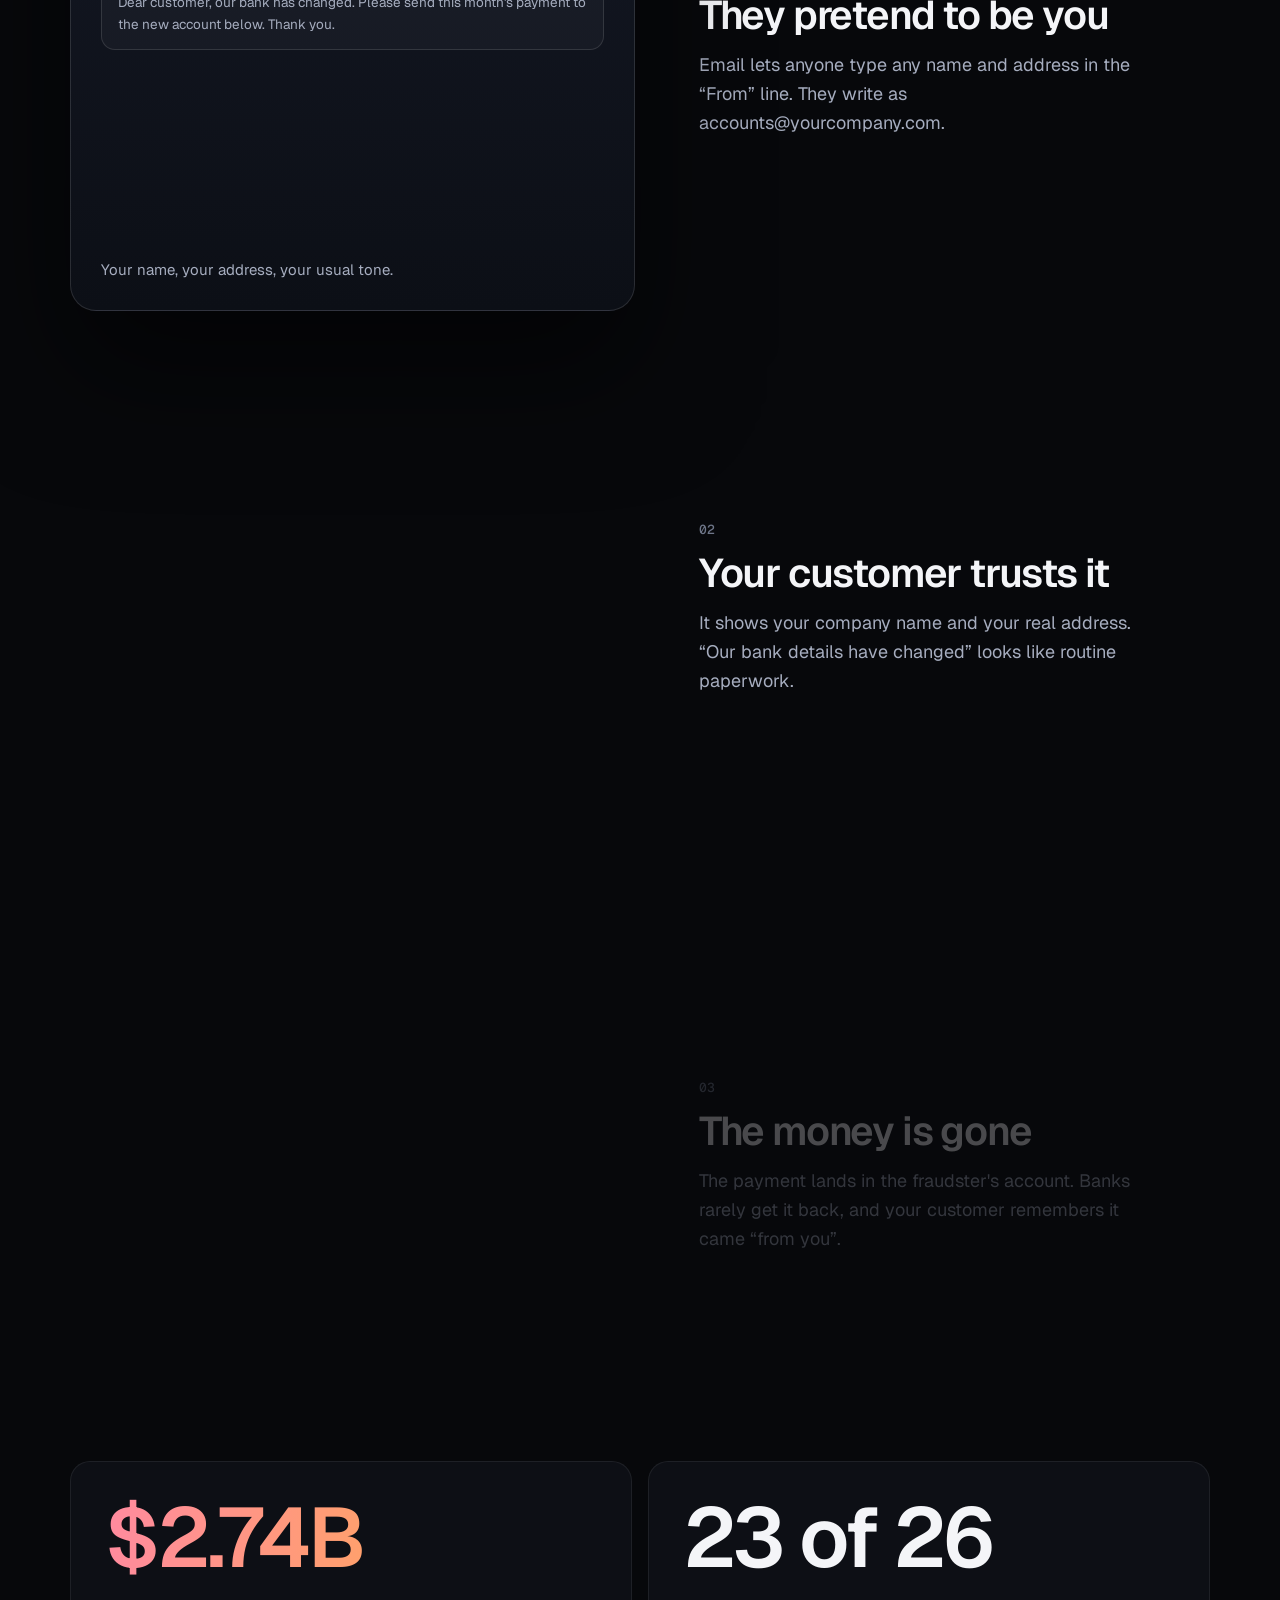
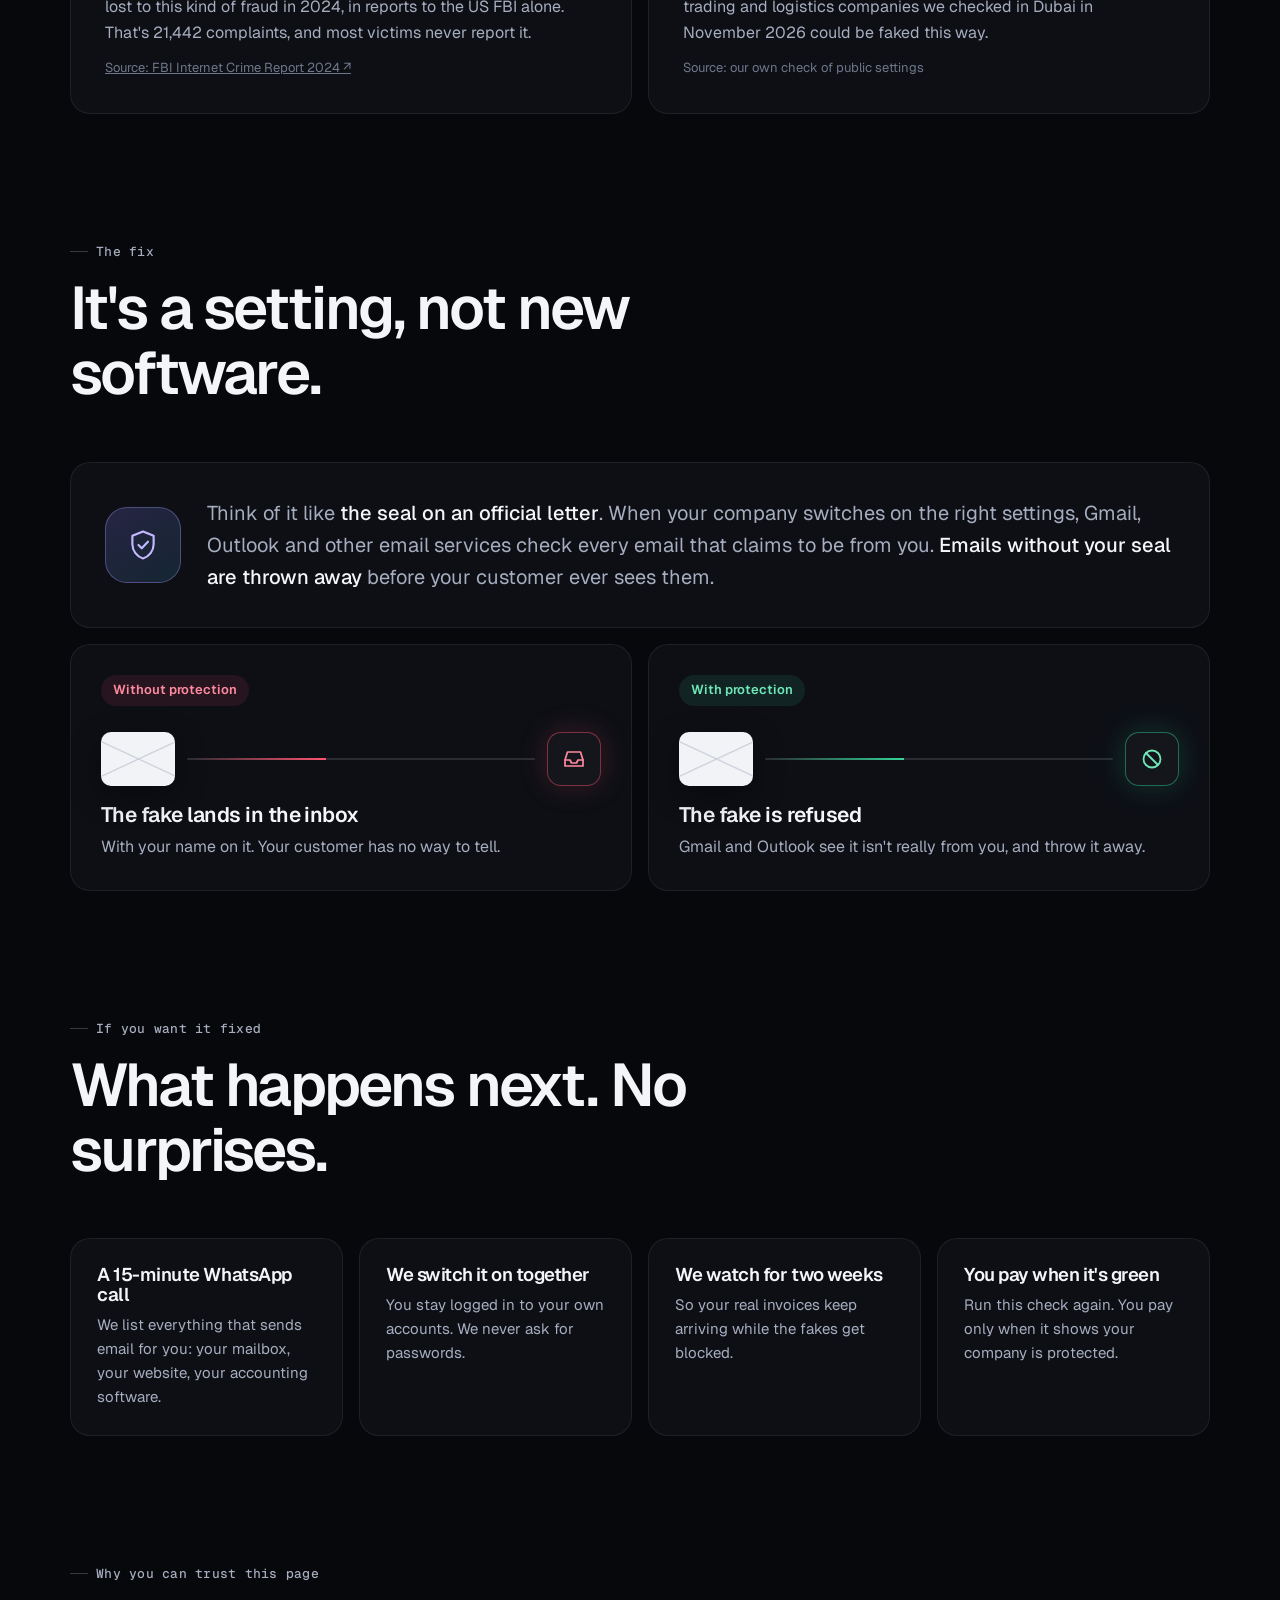
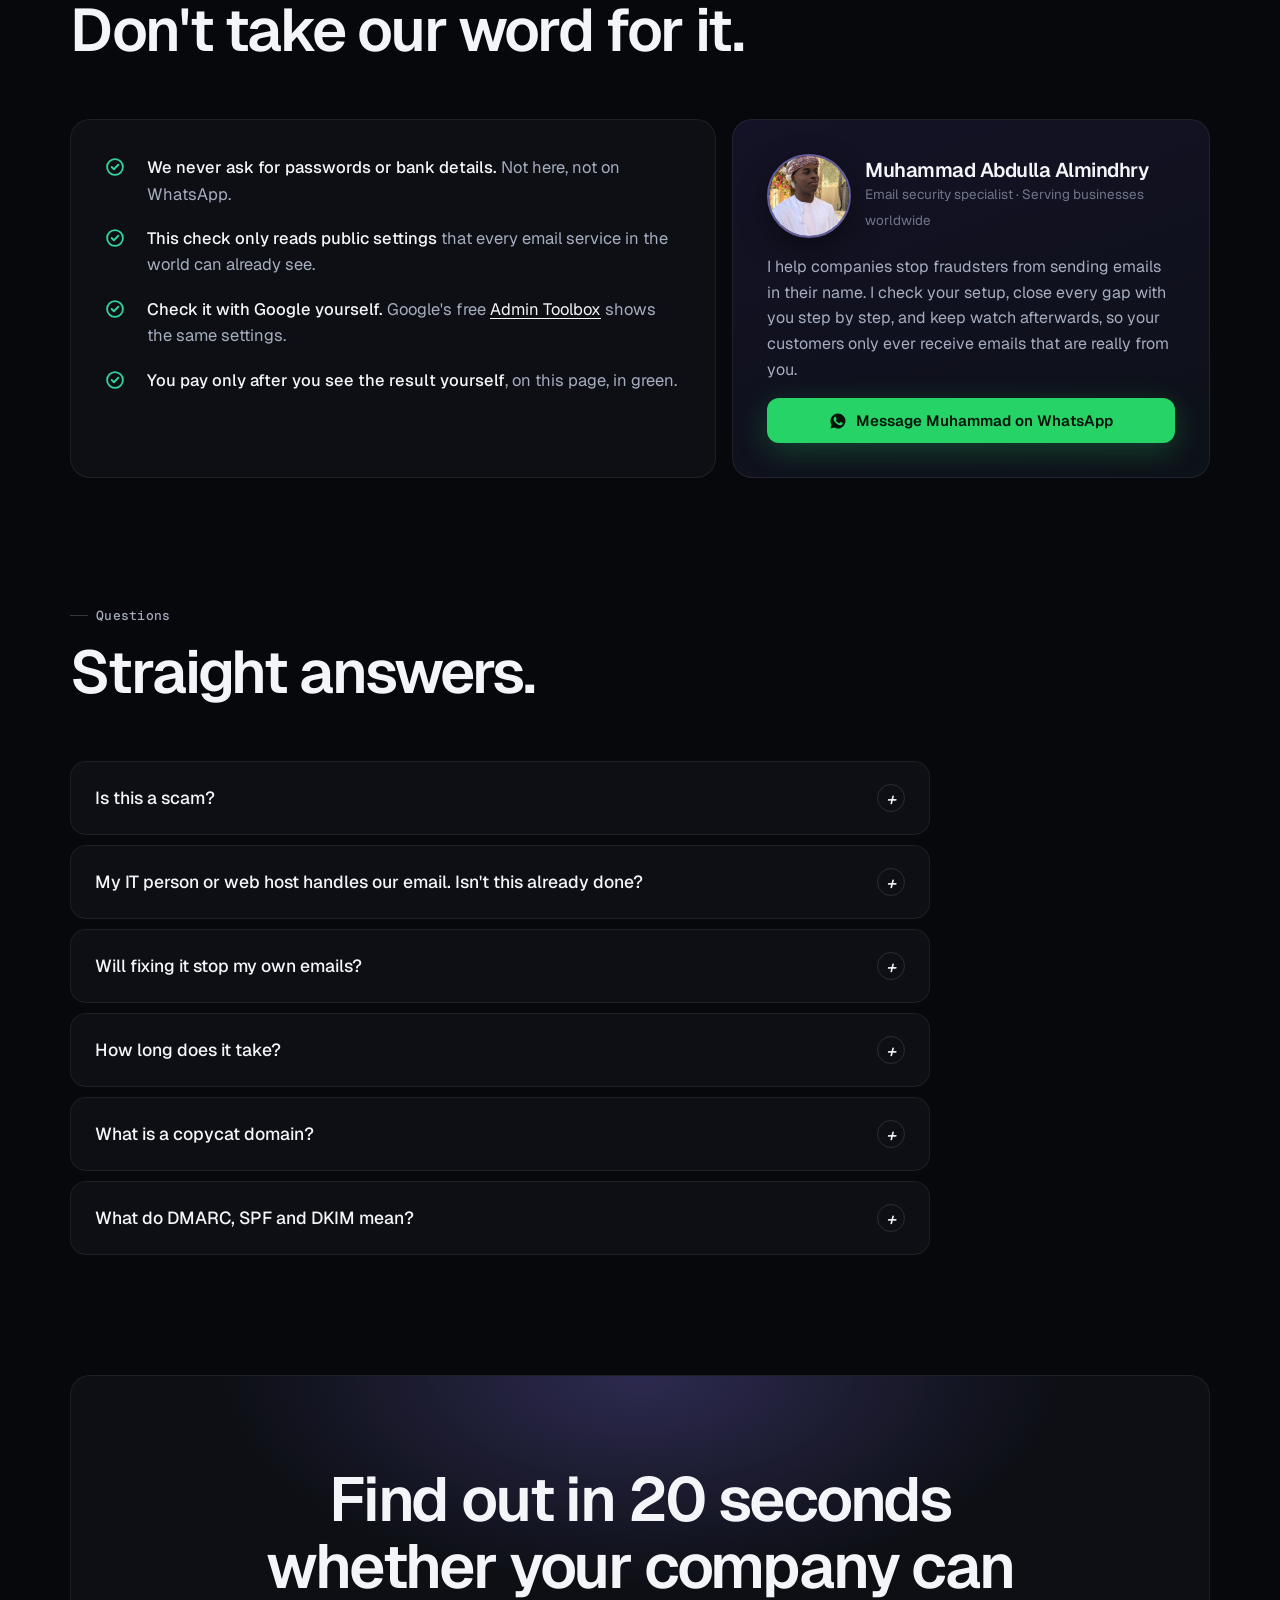
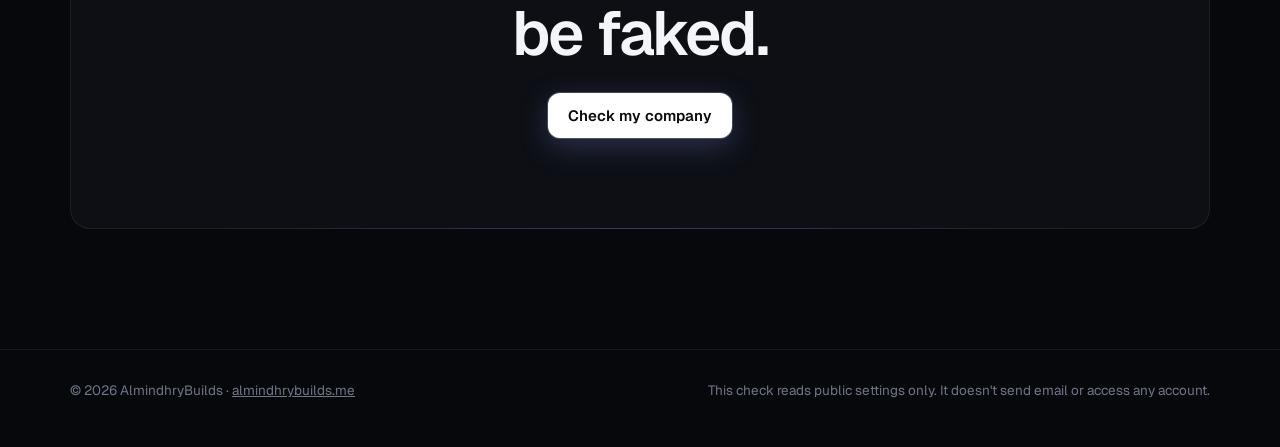
==== commit a2d7b62a: "Make the trust card read like a specialist serving any country The old line was basic and tied to th" ====
--- a/index.html
+++ b/index.html
@@ -4,19 +4,19 @@
 <meta charset="utf-8">
 <meta name="viewport" content="width=device-width, initial-scale=1">
 <title>Can someone send fake emails as your company? Free 20-second check</title>
-<meta name="description" content="Fraudsters send fake invoices that look like they came from your company, and customers pay them. Check for free in 20 seconds whether your company&#x27;s email is protected. For businesses in the UAE, Oman and East Africa.">
+<meta name="description" content="Fraudsters send fake invoices that look like they came from your company, and customers pay them. Check for free in 20 seconds whether your company&#x27;s email is protected. For businesses everywhere.">
 <link rel="canonical" href="https://almindhrybuilds.me/check/">
 <link rel="alternate" hreflang="en" href="https://almindhrybuilds.me/check/">
 <link rel="alternate" hreflang="ar" href="https://almindhrybuilds.me/check/ar/">
 <link rel="alternate" hreflang="sw" href="https://almindhrybuilds.me/check/sw/">
 <link rel="alternate" hreflang="x-default" href="https://almindhrybuilds.me/check/">
 <meta name="theme-color" content="#07080b">
-<meta property="og:type" content="website"><meta property="og:url" content="https://almindhrybuilds.me/check/"><meta property="og:title" content="Can someone send fake emails as your company? Free 20-second check"><meta property="og:description" content="Fraudsters send fake invoices that look like they came from your company, and customers pay them. Check for free in 20 seconds whether your company&#x27;s email is protected. For businesses in the UAE, Oman and East Africa."><meta property="og:image" content="https://almindhrybuilds.me/check/og.png"><meta property="og:locale" content="en_US"><meta name="twitter:card" content="summary_large_image">
+<meta property="og:type" content="website"><meta property="og:url" content="https://almindhrybuilds.me/check/"><meta property="og:title" content="Can someone send fake emails as your company? Free 20-second check"><meta property="og:description" content="Fraudsters send fake invoices that look like they came from your company, and customers pay them. Check for free in 20 seconds whether your company&#x27;s email is protected. For businesses everywhere."><meta property="og:image" content="https://almindhrybuilds.me/check/og.png"><meta property="og:locale" content="en_US"><meta name="twitter:card" content="summary_large_image">
 <link rel="icon" href="favicon.svg" type="image/svg+xml">
 <link rel="preconnect" href="https://fonts.googleapis.com"><link rel="preconnect" href="https://fonts.gstatic.com" crossorigin><link rel="preconnect" href="https://dns.google">
 <link href="https://fonts.googleapis.com/css2?family=Geist:wght@400;500;600&family=Geist+Mono:wght@400;500&family=Instrument+Serif:ital@1&family=IBM+Plex+Sans+Arabic:wght@400;500;600;700&display=swap" rel="stylesheet">
 <link rel="stylesheet" href="style.css">
-<script type="application/ld+json">{"@context": "https://schema.org", "@type": "WebApplication", "name": "Almindhry Email Fraud Check", "url": "https://almindhrybuilds.me/check/", "applicationCategory": "SecurityApplication", "operatingSystem": "Any", "inLanguage": "en", "description": "Fraudsters send fake invoices that look like they came from your company, and customers pay them. Check for free in 20 seconds whether your company's email is protected. For businesses in the UAE, Oman and East Africa.", "offers": {"@type": "Offer", "price": "0", "priceCurrency": "USD"}, "author": {"@type": "Person", "name": "Muhammad Abdulla Almindhry", "url": "https://almindhrybuilds.me/"}}</script>
+<script type="application/ld+json">{"@context": "https://schema.org", "@type": "WebApplication", "name": "Almindhry Email Fraud Check", "url": "https://almindhrybuilds.me/check/", "applicationCategory": "SecurityApplication", "operatingSystem": "Any", "inLanguage": "en", "description": "Fraudsters send fake invoices that look like they came from your company, and customers pay them. Check for free in 20 seconds whether your company's email is protected. For businesses everywhere.", "offers": {"@type": "Offer", "price": "0", "priceCurrency": "USD"}, "author": {"@type": "Person", "name": "Muhammad Abdulla Almindhry", "url": "https://almindhrybuilds.me/"}}</script>
 <script type="application/ld+json">{"@context": "https://schema.org", "@type": "FAQPage", "inLanguage": "en", "mainEntity": [{"@type": "Question", "name": "Is this a scam?", "acceptedAnswer": {"@type": "Answer", "text": "Fair question, and a good habit. This page asks for nothing except a website name, and it only reads public settings that every email service can see. You can confirm the result with Google's free tool at toolbox.googleapps.com/apps/checkmx. If you ask us to fix it, you pay only after the result turns green."}}, {"@type": "Question", "name": "My IT person or web host handles our email. Isn't this already done?", "acceptedAnswer": {"@type": "Answer", "text": "Often not. Setting up email and protecting it from fakes are different jobs. Of 26 Dubai trading and logistics companies we checked in November 2026, 23 could be faked. The check takes 20 seconds, so it's worth knowing for sure."}}, {"@type": "Question", "name": "Will fixing it stop my own emails?", "acceptedAnswer": {"@type": "Answer", "text": "Not when it's done in stages. We first watch who sends email for you, make sure every real system is on the approved list, and only then switch on blocking."}}, {"@type": "Question", "name": "How long does it take?", "acceptedAnswer": {"@type": "Answer", "text": "The setup is one session with you. Then about two weeks of watching, and a week at the “spam folder” stage, before fakes are fully refused."}}, {"@type": "Question", "name": "What is a copycat domain?", "acceptedAnswer": {"@type": "Answer", "text": "A website address one letter away from yours, like the letter o swapped for a zero. Fraudsters register them to send convincing emails. Being registered doesn't make one dangerous, but it's worth watching."}}, {"@type": "Question", "name": "What do DMARC, SPF and DKIM mean?", "acceptedAnswer": {"@type": "Answer", "text": "They're the technical names. SPF is your approved senders list, DKIM is the digital signature on your emails, and DMARC is the instruction that tells Gmail and Outlook to block fakes. Only DMARC set to “quarantine” or “reject” actually stops them."}}]}</script>
 </head>
 <body>
@@ -133,7 +133,7 @@
   <div class="sh rv"><span class="kicker">Why you can trust this page</span><h2>Don&#x27;t take our word for it.</h2></div>
   <div class="trust">
     <div class="spot list rv"><ul><li><svg width="20" height="20" viewBox="0 0 24 24" fill="none" stroke="currentColor" stroke-width="2.2" stroke-linecap="round" stroke-linejoin="round"><circle cx="12" cy="12" r="9.5"/><path d="m8 12 2.7 2.7L16 9.3"/></svg><span><b>We never ask for passwords or bank details.</b> Not here, not on WhatsApp.</span></li><li><svg width="20" height="20" viewBox="0 0 24 24" fill="none" stroke="currentColor" stroke-width="2.2" stroke-linecap="round" stroke-linejoin="round"><circle cx="12" cy="12" r="9.5"/><path d="m8 12 2.7 2.7L16 9.3"/></svg><span><b>This check only reads public settings</b> that every email service in the world can already see.</span></li><li><svg width="20" height="20" viewBox="0 0 24 24" fill="none" stroke="currentColor" stroke-width="2.2" stroke-linecap="round" stroke-linejoin="round"><circle cx="12" cy="12" r="9.5"/><path d="m8 12 2.7 2.7L16 9.3"/></svg><span><b>Check it with Google yourself.</b> Google's free <a href="https://toolbox.googleapps.com/apps/checkmx/" target="_blank" rel="noopener">Admin Toolbox</a> shows the same settings.</span></li><li><svg width="20" height="20" viewBox="0 0 24 24" fill="none" stroke="currentColor" stroke-width="2.2" stroke-linecap="round" stroke-linejoin="round"><circle cx="12" cy="12" r="9.5"/><path d="m8 12 2.7 2.7L16 9.3"/></svg><span><b>You pay only after you see the result yourself</b>, on this page, in green.</span></li></ul></div>
-    <div class="spot me rv d1"><div class="who"><img class="avp" src="me.jpg" alt="Muhammad Abdulla Almindhry" width="84" height="84" loading="lazy"><div><h3>Muhammad Abdulla Almindhry</h3><small>Email fraud protection · UAE, Oman, East Africa</small></div></div><p>I find and close email-fraud gaps for businesses. Ask me anything on WhatsApp, even if you don&#x27;t need a fix.</p><a class="btn wa" data-wa-main href="https://wa.me/601123109560" target="_blank" rel="noopener"><svg width="18" height="18" viewBox="0 0 24 24" fill="currentColor" aria-hidden="true"><path d="M12 2a10 10 0 0 0-8.6 15.1L2 22l5-1.3A10 10 0 1 0 12 2zm5.8 14.2c-.2.7-1.4 1.3-2 1.4-.5.1-1.1.1-1.8-.1-.4-.1-1-.3-1.7-.6-3-1.3-4.9-4.3-5-4.5-.2-.2-1.2-1.6-1.2-3s.8-2.2 1-2.5c.3-.3.6-.4.8-.4h.6c.2 0 .4 0 .6.5l.9 2.1c.1.2.1.4 0 .6l-.3.5-.4.5c-.1.1-.3.3-.1.6.2.3.8 1.3 1.7 2.1 1.2 1 2.1 1.3 2.4 1.5.3.1.5.1.7-.1l1-1.2c.2-.3.4-.2.7-.1l2 1c.3.1.5.2.5.3.1.2.1.8-.1 1.4z"/></svg><span>Message Muhammad on WhatsApp</span></a></div>
+    <div class="spot me rv d1"><div class="who"><img class="avp" src="me.jpg" alt="Muhammad Abdulla Almindhry" width="84" height="84" loading="lazy"><div><h3>Muhammad Abdulla Almindhry</h3><small>Email security specialist · Serving businesses worldwide</small></div></div><p>I help companies stop fraudsters from sending emails in their name. I check your setup, close every gap with you step by step, and keep watch afterwards, so your customers only ever receive emails that are really from you.</p><a class="btn wa" data-wa-main href="https://wa.me/601123109560" target="_blank" rel="noopener"><svg width="18" height="18" viewBox="0 0 24 24" fill="currentColor" aria-hidden="true"><path d="M12 2a10 10 0 0 0-8.6 15.1L2 22l5-1.3A10 10 0 1 0 12 2zm5.8 14.2c-.2.7-1.4 1.3-2 1.4-.5.1-1.1.1-1.8-.1-.4-.1-1-.3-1.7-.6-3-1.3-4.9-4.3-5-4.5-.2-.2-1.2-1.6-1.2-3s.8-2.2 1-2.5c.3-.3.6-.4.8-.4h.6c.2 0 .4 0 .6.5l.9 2.1c.1.2.1.4 0 .6l-.3.5-.4.5c-.1.1-.3.3-.1.6.2.3.8 1.3 1.7 2.1 1.2 1 2.1 1.3 2.4 1.5.3.1.5.1.7-.1l1-1.2c.2-.3.4-.2.7-.1l2 1c.3.1.5.2.5.3.1.2.1.8-.1 1.4z"/></svg><span>Message Muhammad on WhatsApp</span></a></div>
   </div>
 </div></section>
 
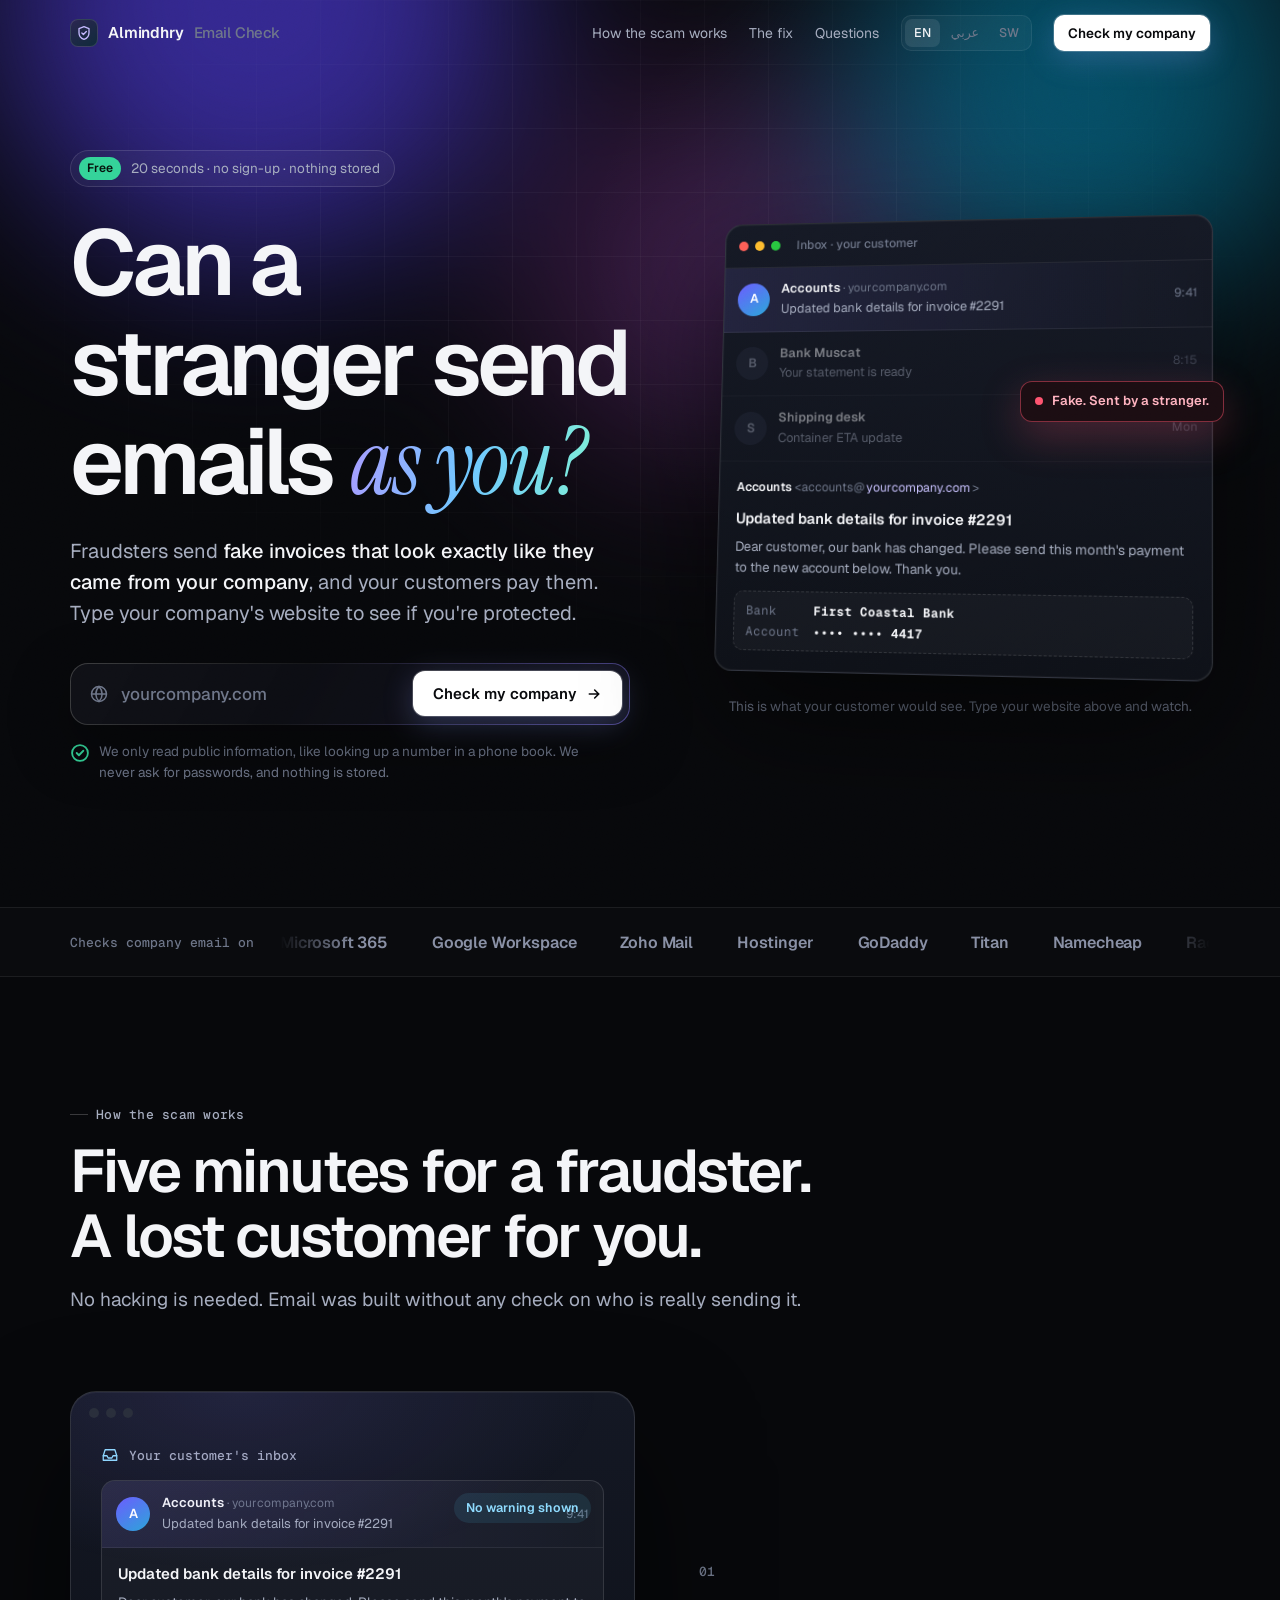
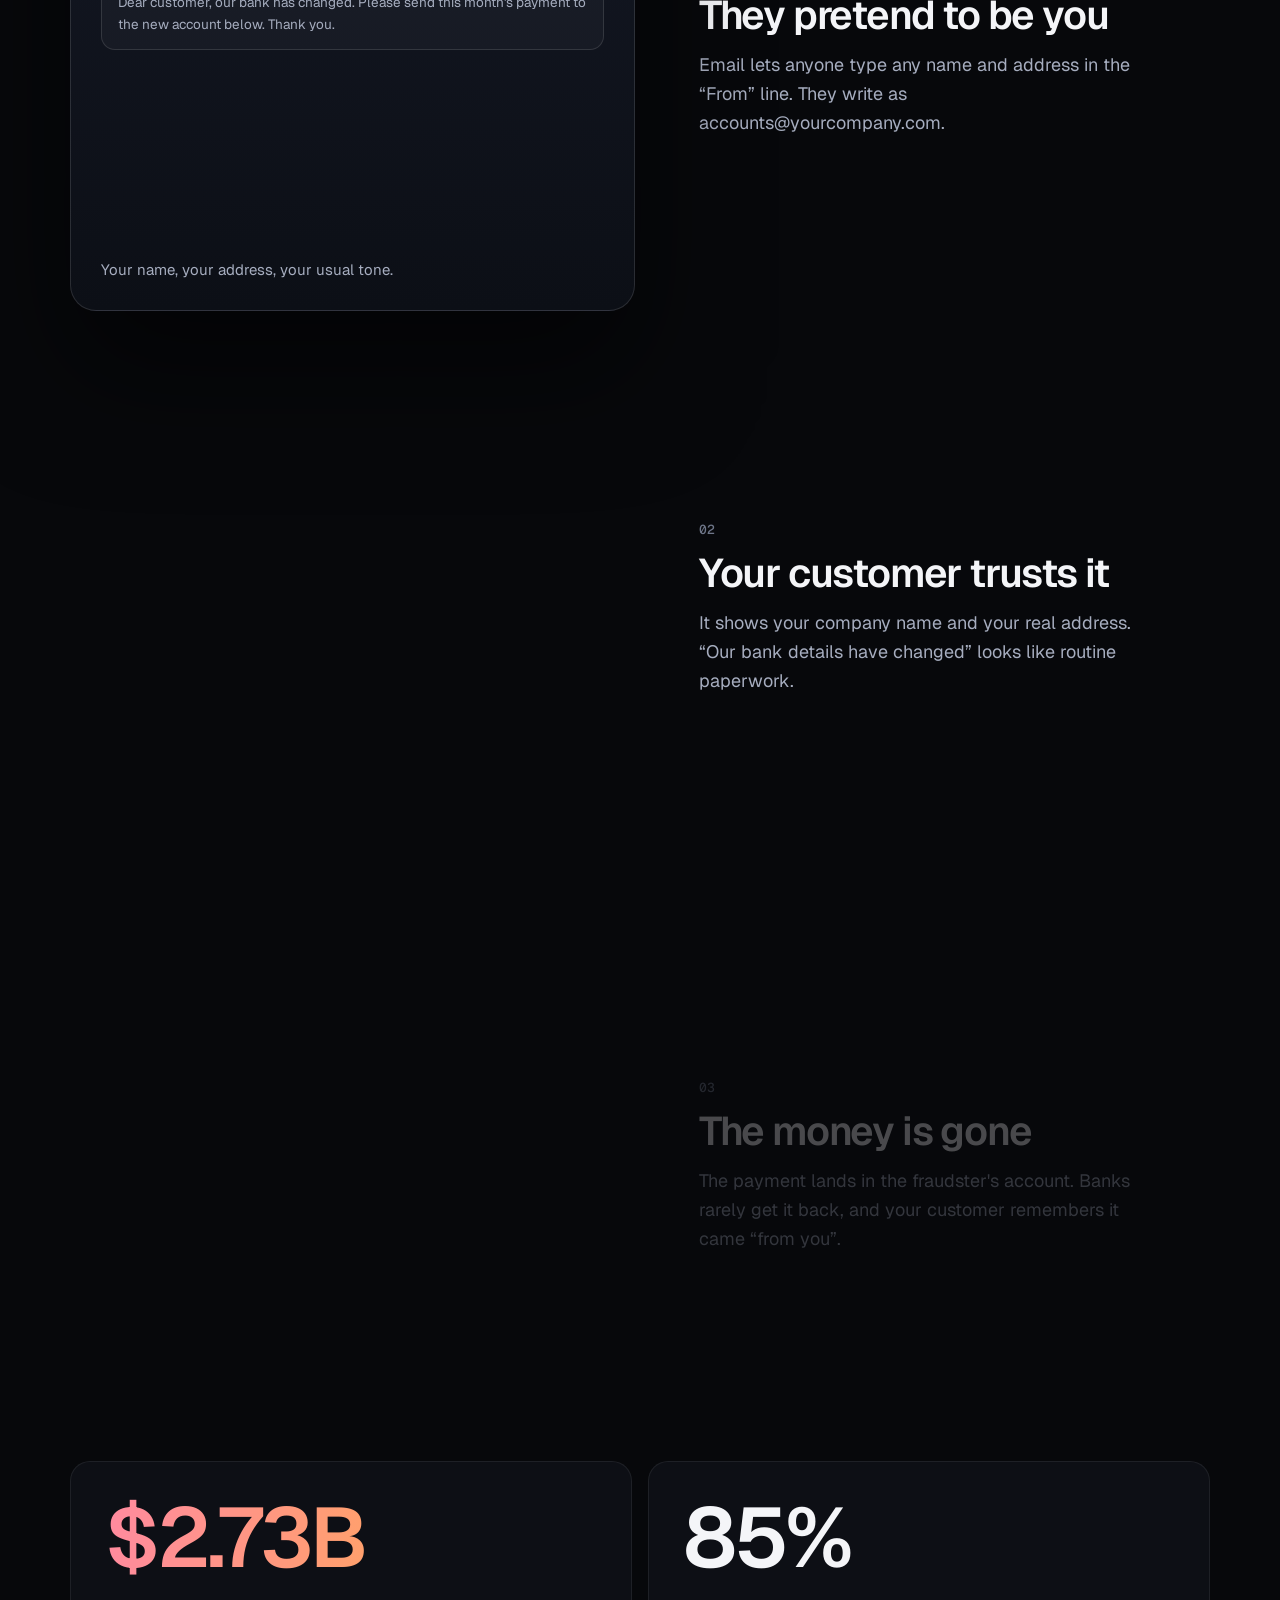
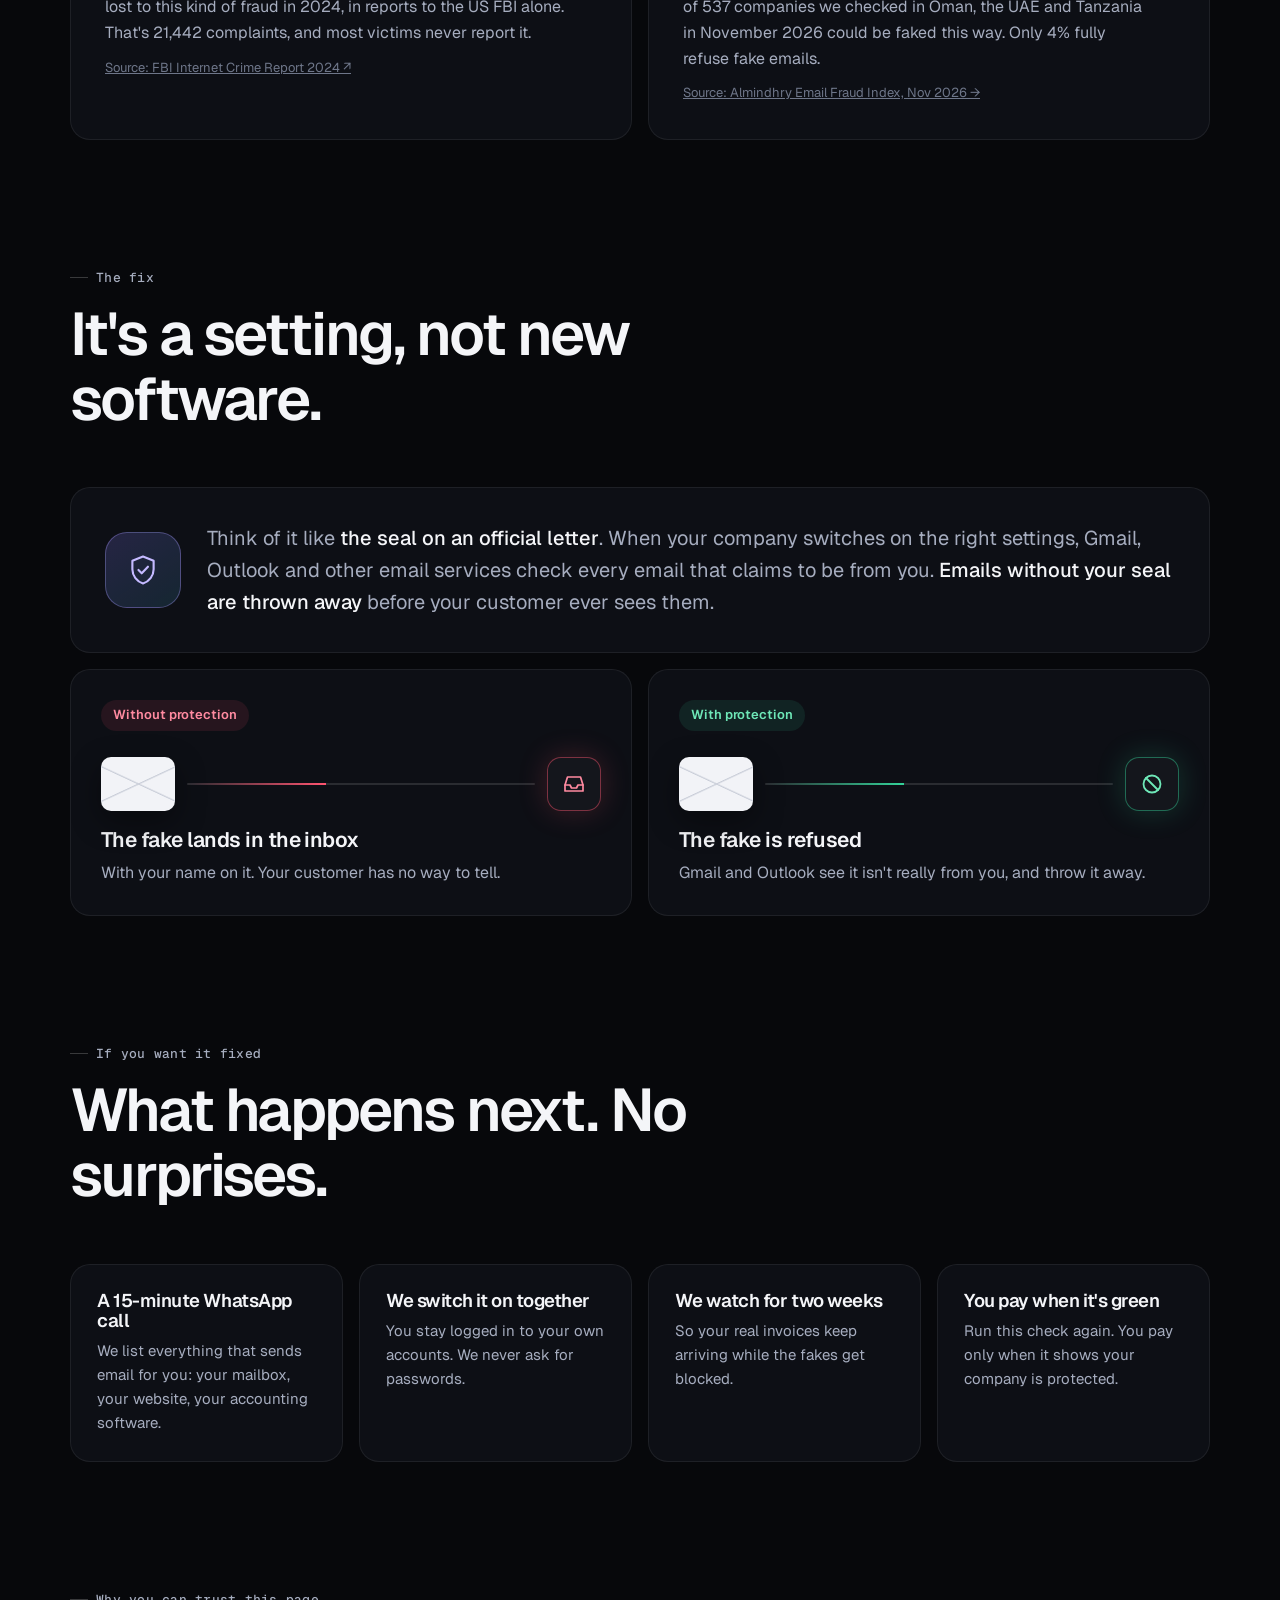
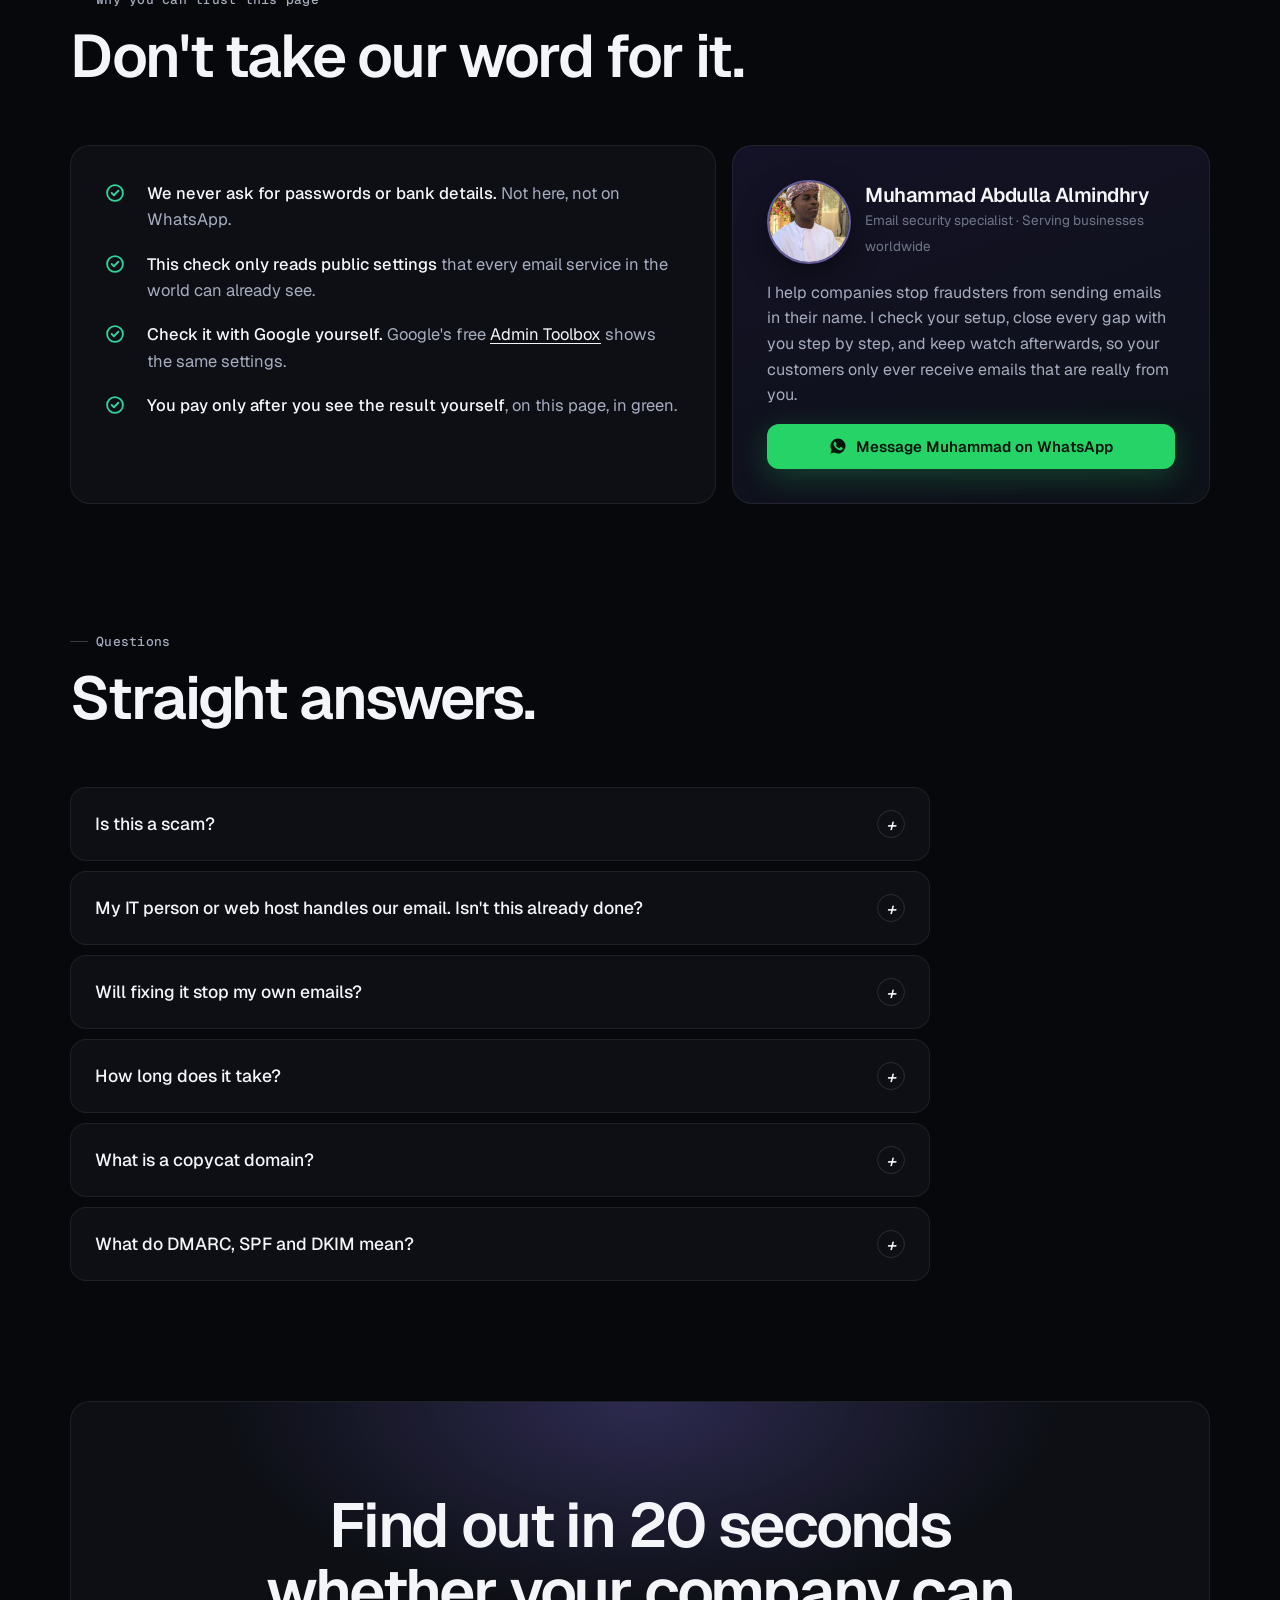
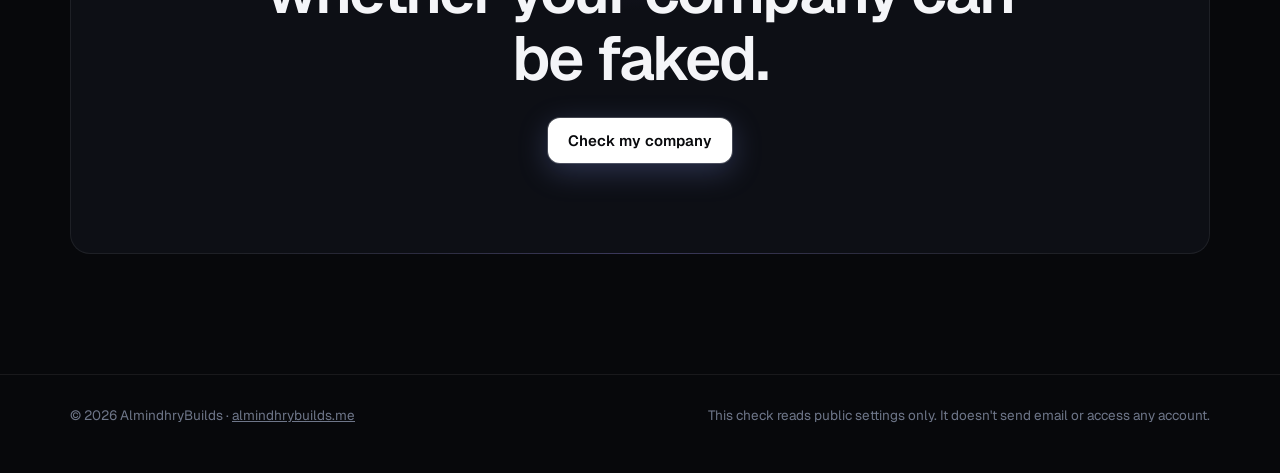
==== commit d83372da: "Publish the first Email Fraud Index (November 2026) 537 companies in Oman, the UAE and Tanzania, mea" ====
--- a/index.html
+++ b/index.html
@@ -111,7 +111,7 @@
   </div>
   <div class="stats">
     <div class="spot stat rv"><div class="big rd">$<span class="cnt" data-to="2.77" data-dec="2">2.77</span>B</div><p>lost to this kind of fraud in 2024, in reports to the US FBI alone. That&#x27;s 21,442 complaints, and most victims never report it.</p><a href="https://www.ic3.gov/AnnualReport/Reports/2024_IC3Report.pdf" target="_blank" rel="noopener">Source: FBI Internet Crime Report 2024 ↗</a></div>
-    <div class="spot stat rv d1"><div class="big"><span class="cnt" data-to="23" data-dec="0">23</span> of 26</div><p>trading and logistics companies we checked in Dubai in November 2026 could be faked this way.</p><a>Source: our own check of public settings</a></div>
+    <div class="spot stat rv d1"><div class="big"><span class="cnt" data-to="86" data-dec="0">86</span>%</div><p>of 537 companies we checked in Oman, the UAE and Tanzania in November 2026 could be faked this way. Only 4% fully refuse fake emails.</p><a href="fraud-index/">Source: Almindhry Email Fraud Index, Nov 2026 →</a></div>
   </div>
 </div></section>
 
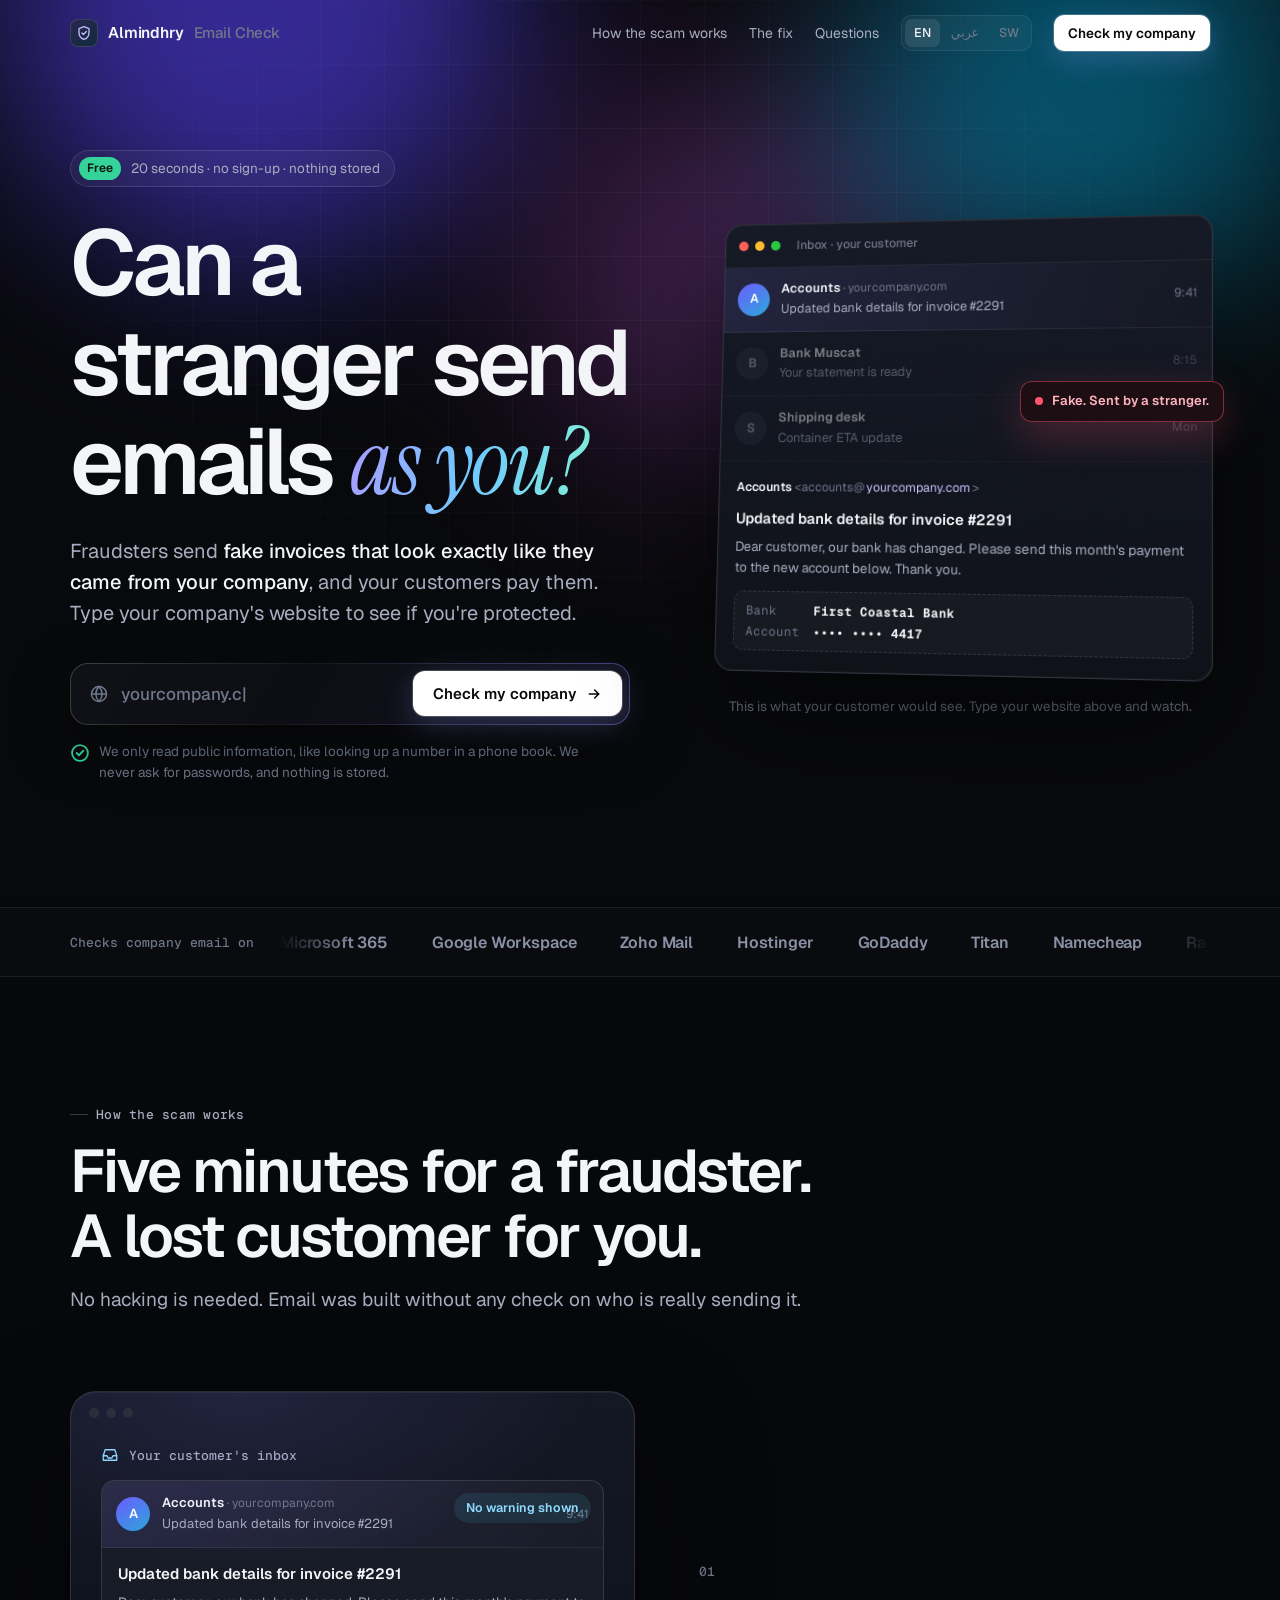
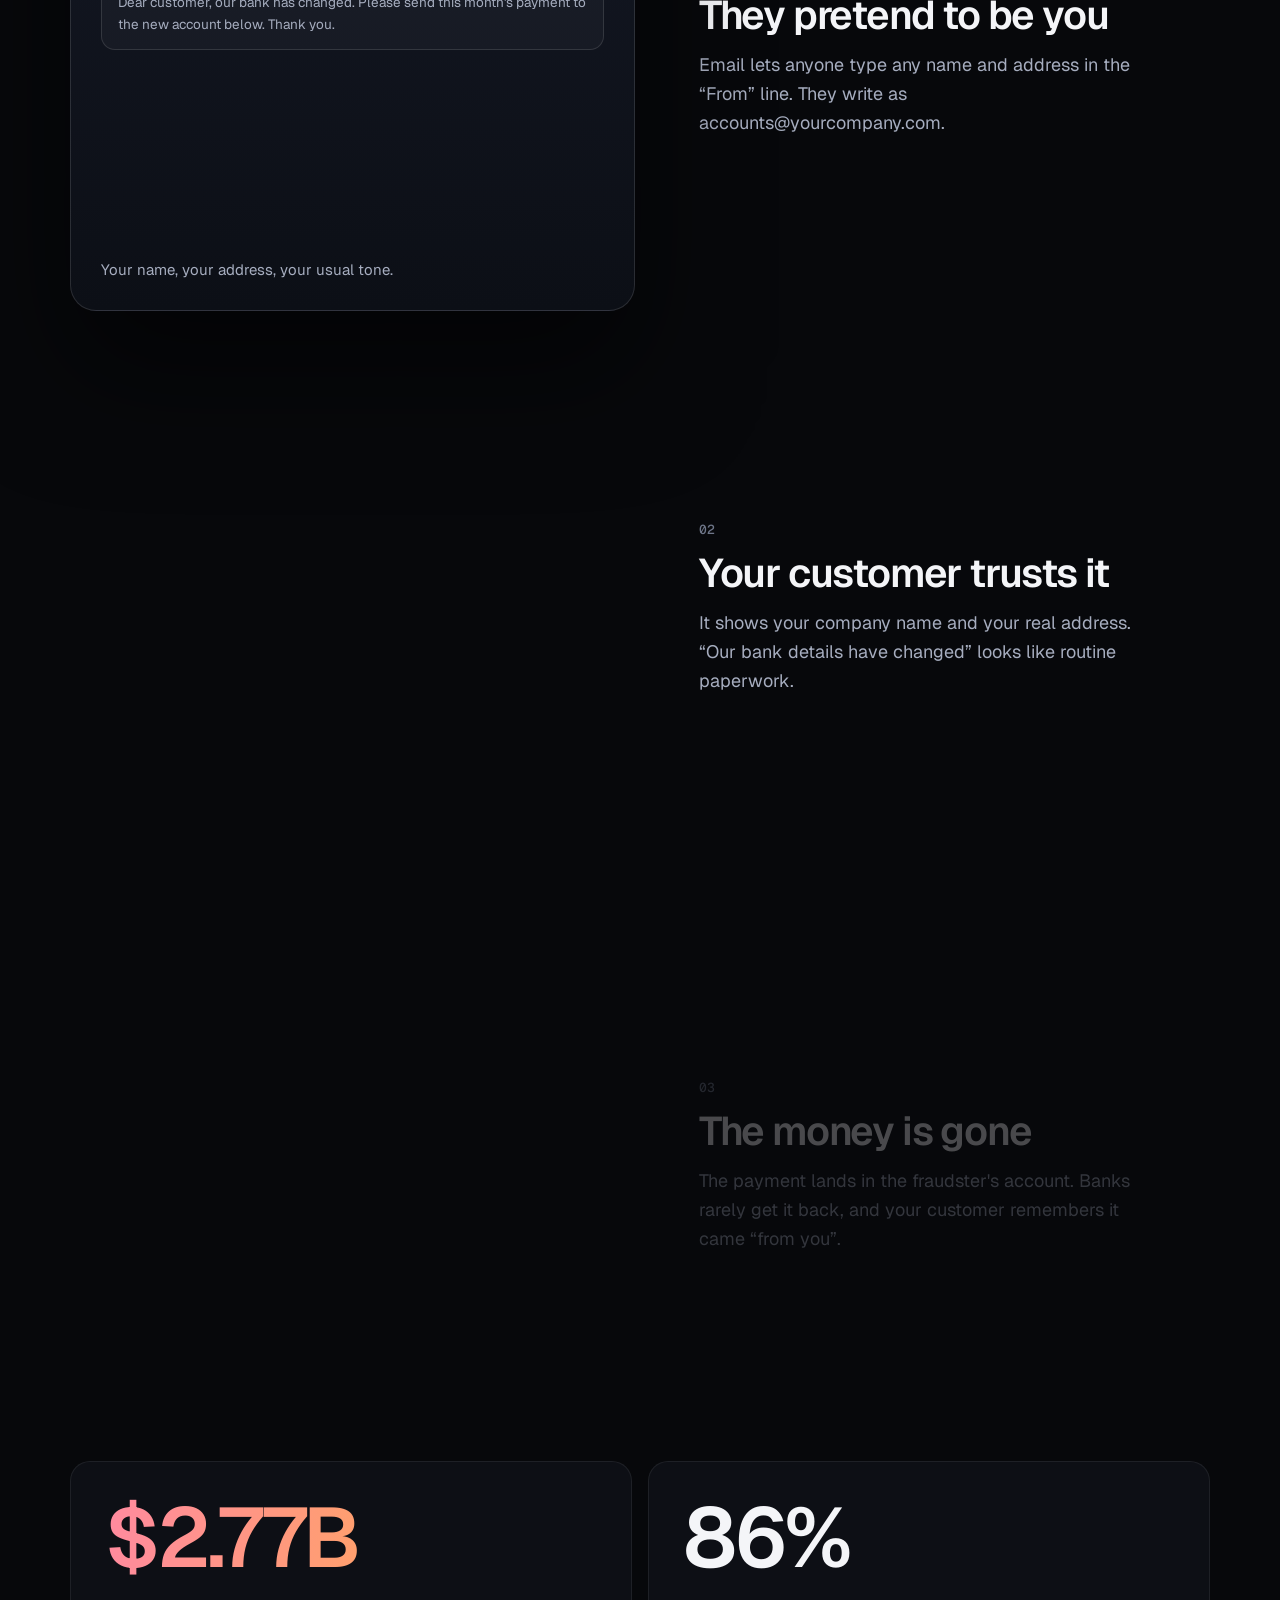
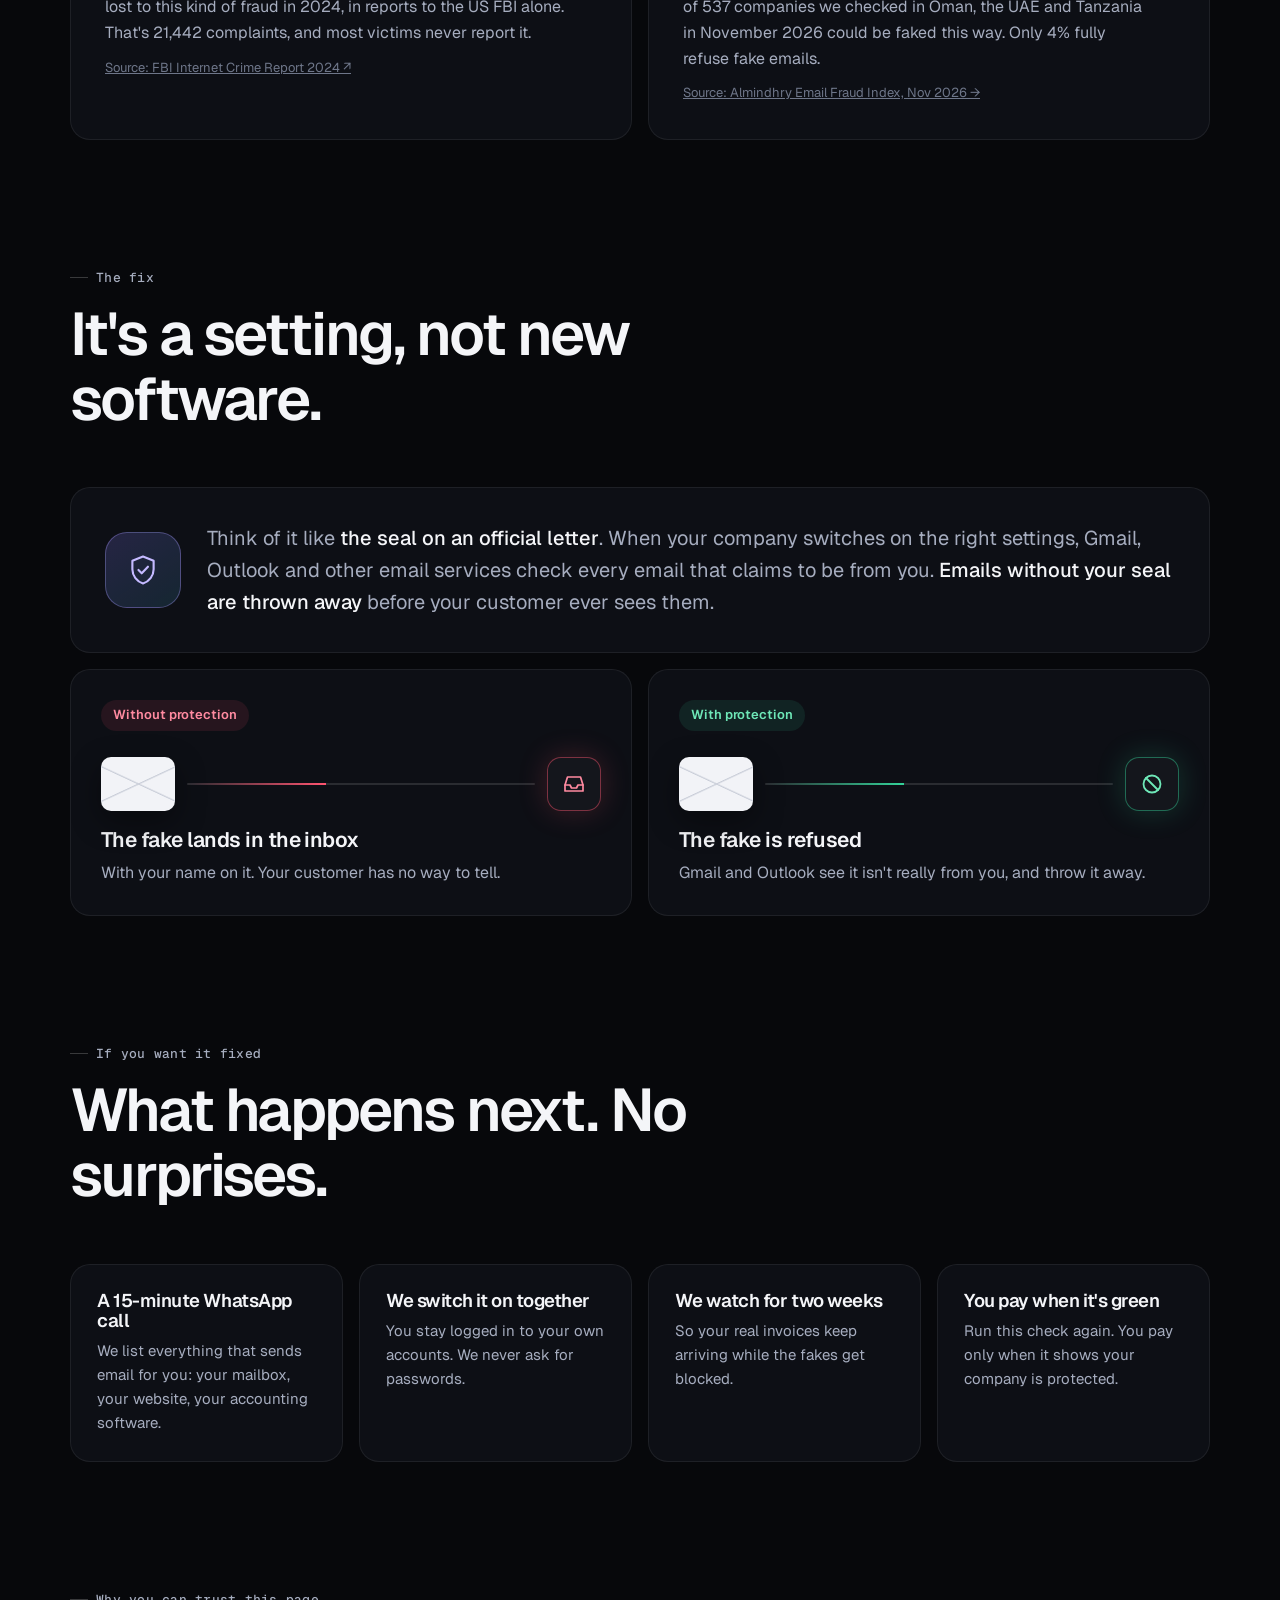
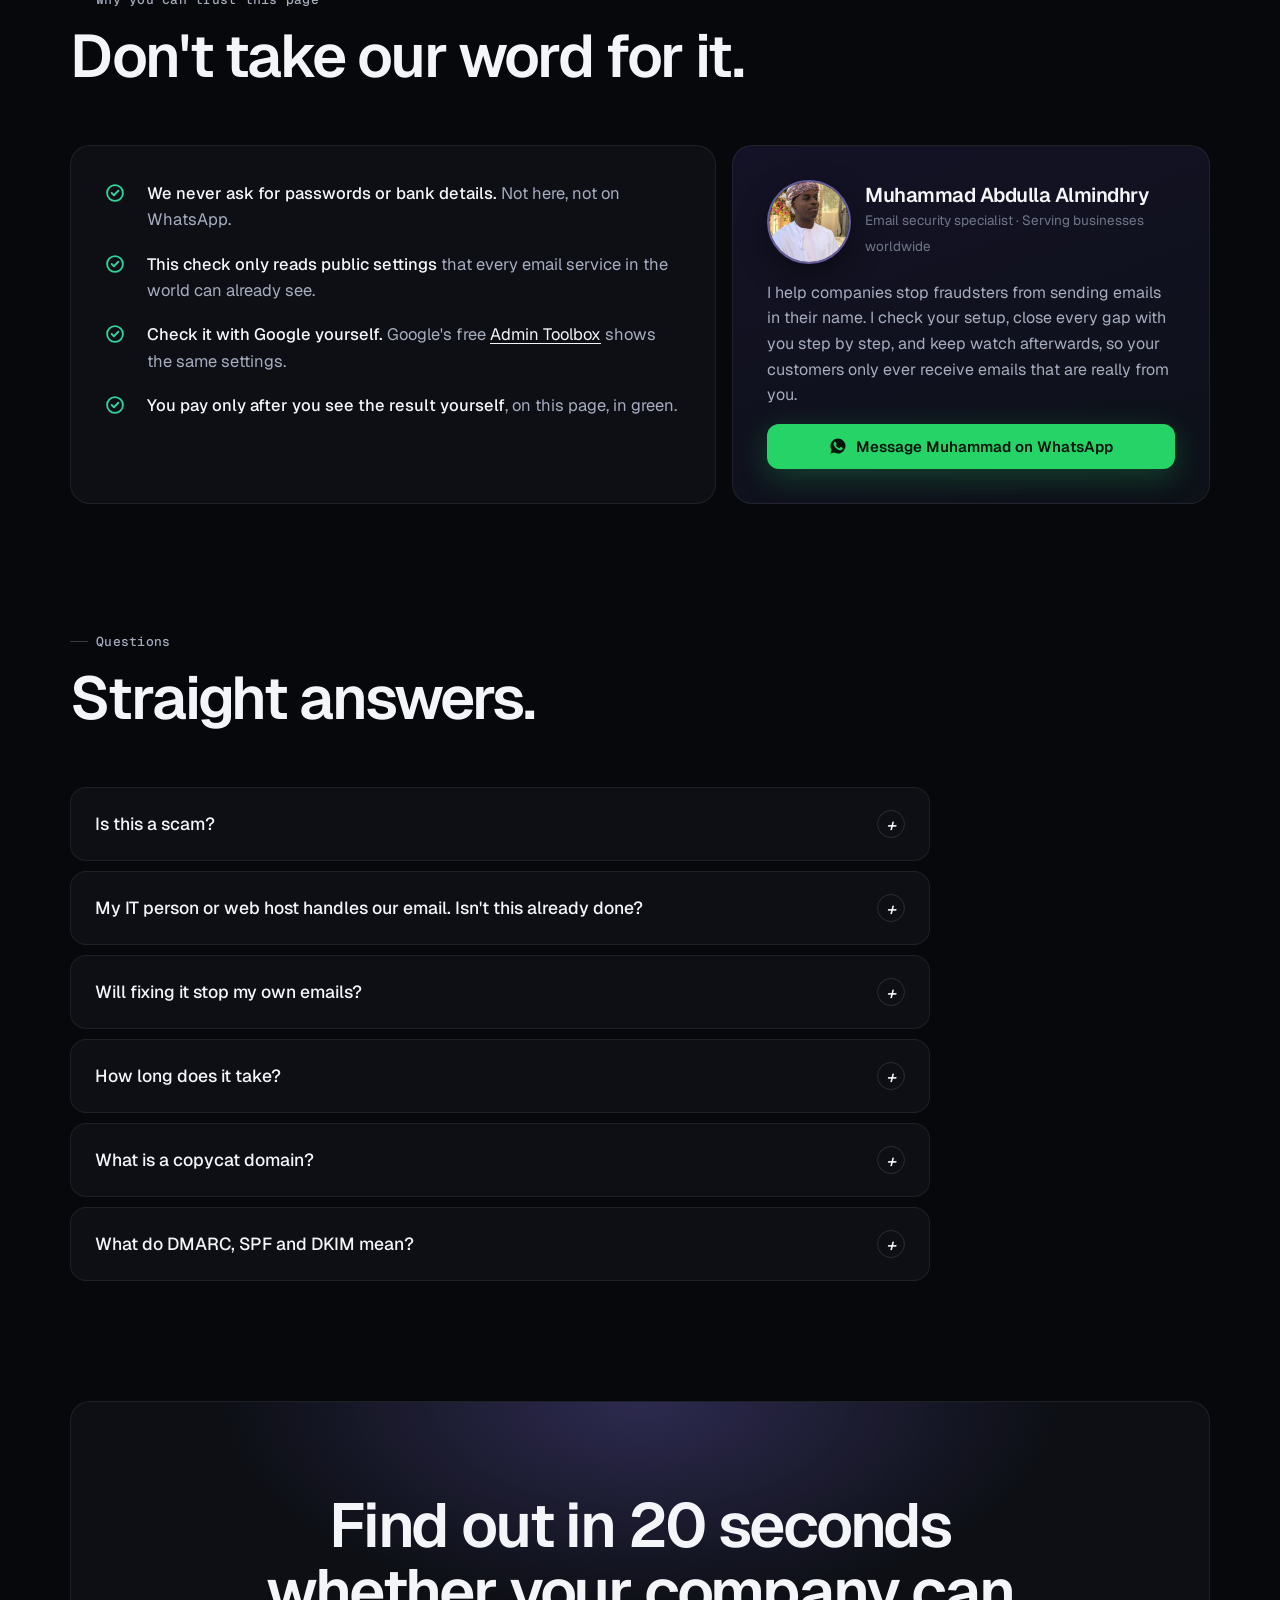
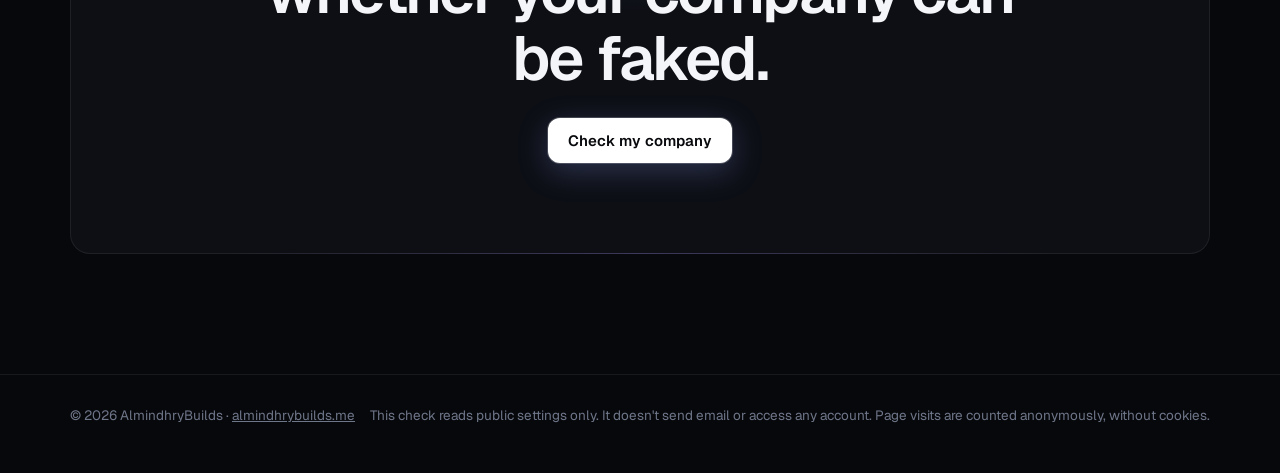
==== commit e3639b47: "Add cookieless Cloudflare Web Analytics We need to know whether LinkedIn posts and outreach send any" ====
--- a/index.html
+++ b/index.html
@@ -143,7 +143,8 @@
 </div></section>
 
 <section style="padding-top:0"><div class="wrap"><div class="spot final rv"><h2>Find out in 20 seconds whether your company can be faked.</h2><a class="btn w" href="#" data-focus>Check my company</a></div></div></section>
-<footer><div class="wrap"><span>© <span id="yr"></span> AlmindhryBuilds · <a href="/" style="color:inherit">almindhrybuilds.me</a></span><span>This check reads public settings only. It doesn&#x27;t send email or access any account.</span></div></footer>
+<footer><div class="wrap"><span>© <span id="yr"></span> AlmindhryBuilds · <a href="/" style="color:inherit">almindhrybuilds.me</a></span><span>This check reads public settings only. It doesn&#x27;t send email or access any account. Page visits are counted anonymously, without cookies.</span></div></footer>
 <script src="app.js" defer></script>
+<script defer src='https://static.cloudflareinsights.com/beacon.min.js' data-cf-beacon='{"token": "373cd8223e39418493073665583a57c6", "spa": false}'></script>
 </body>
 </html>
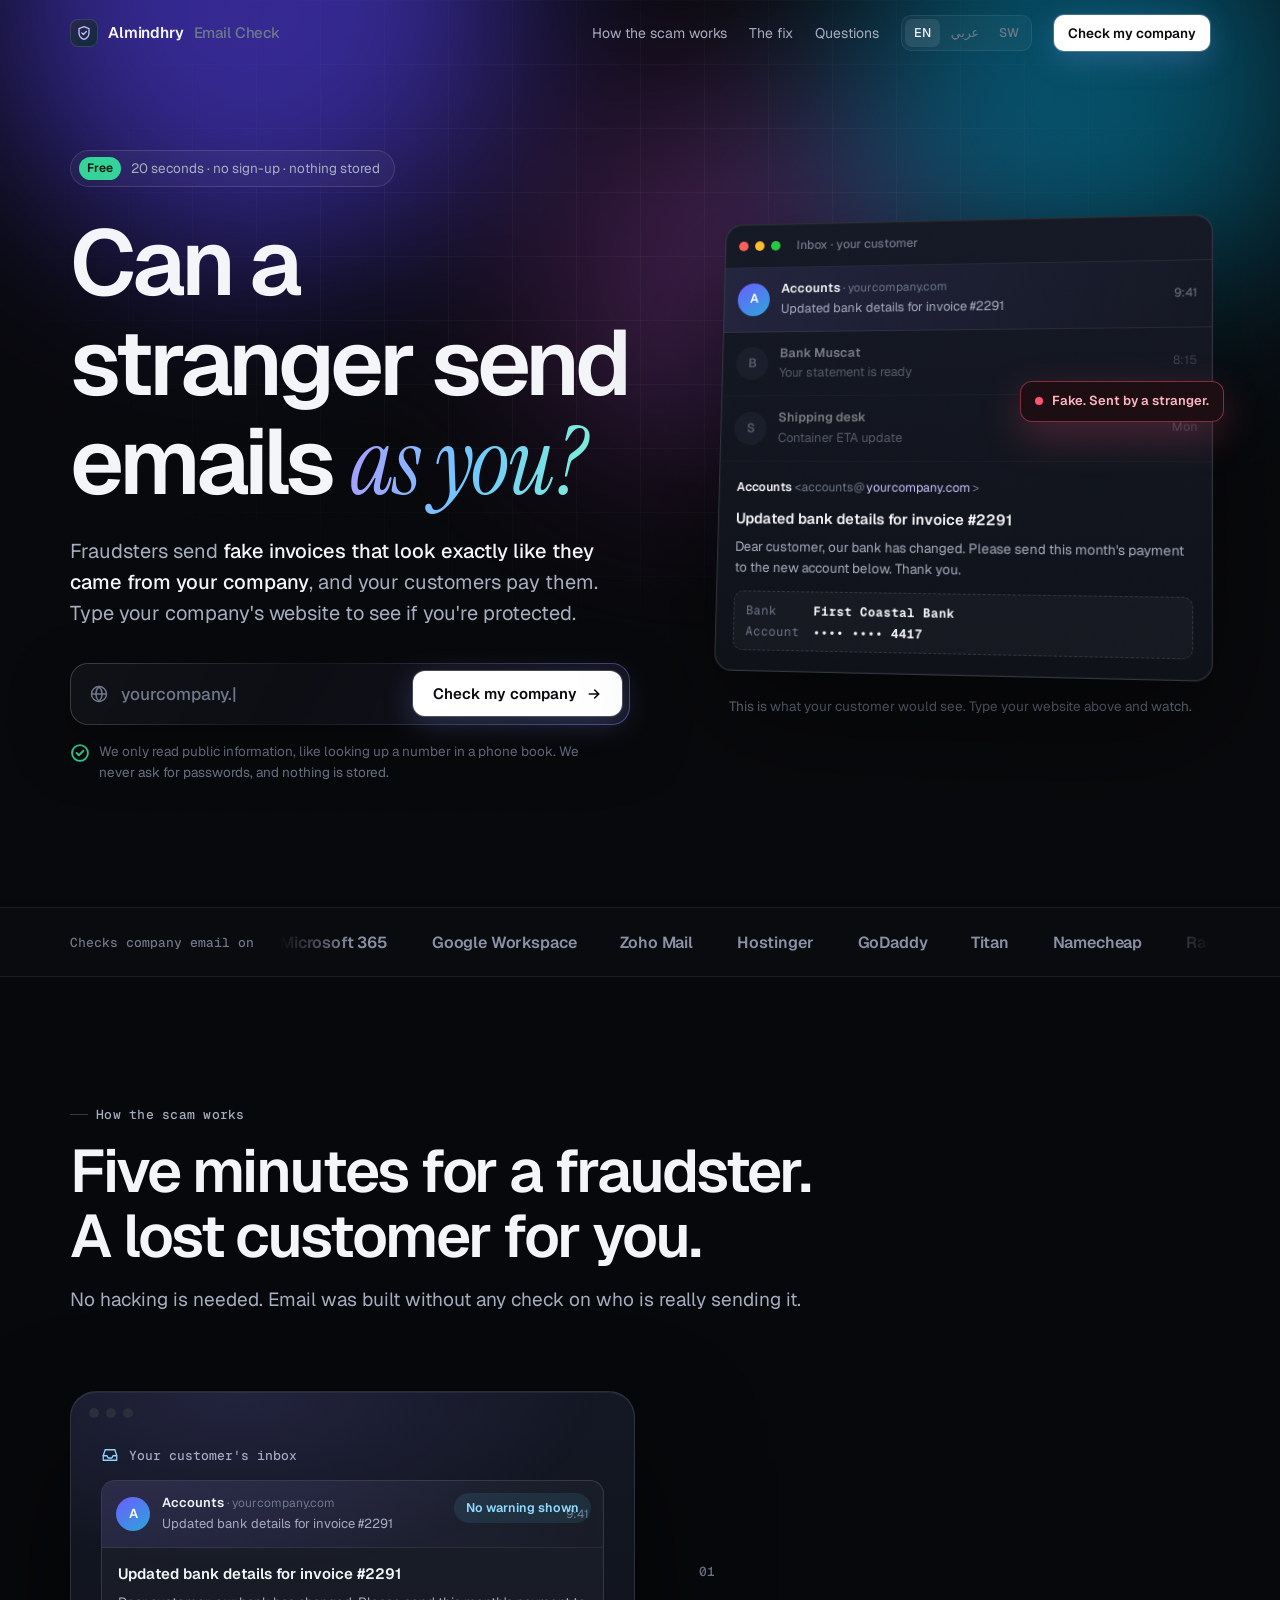
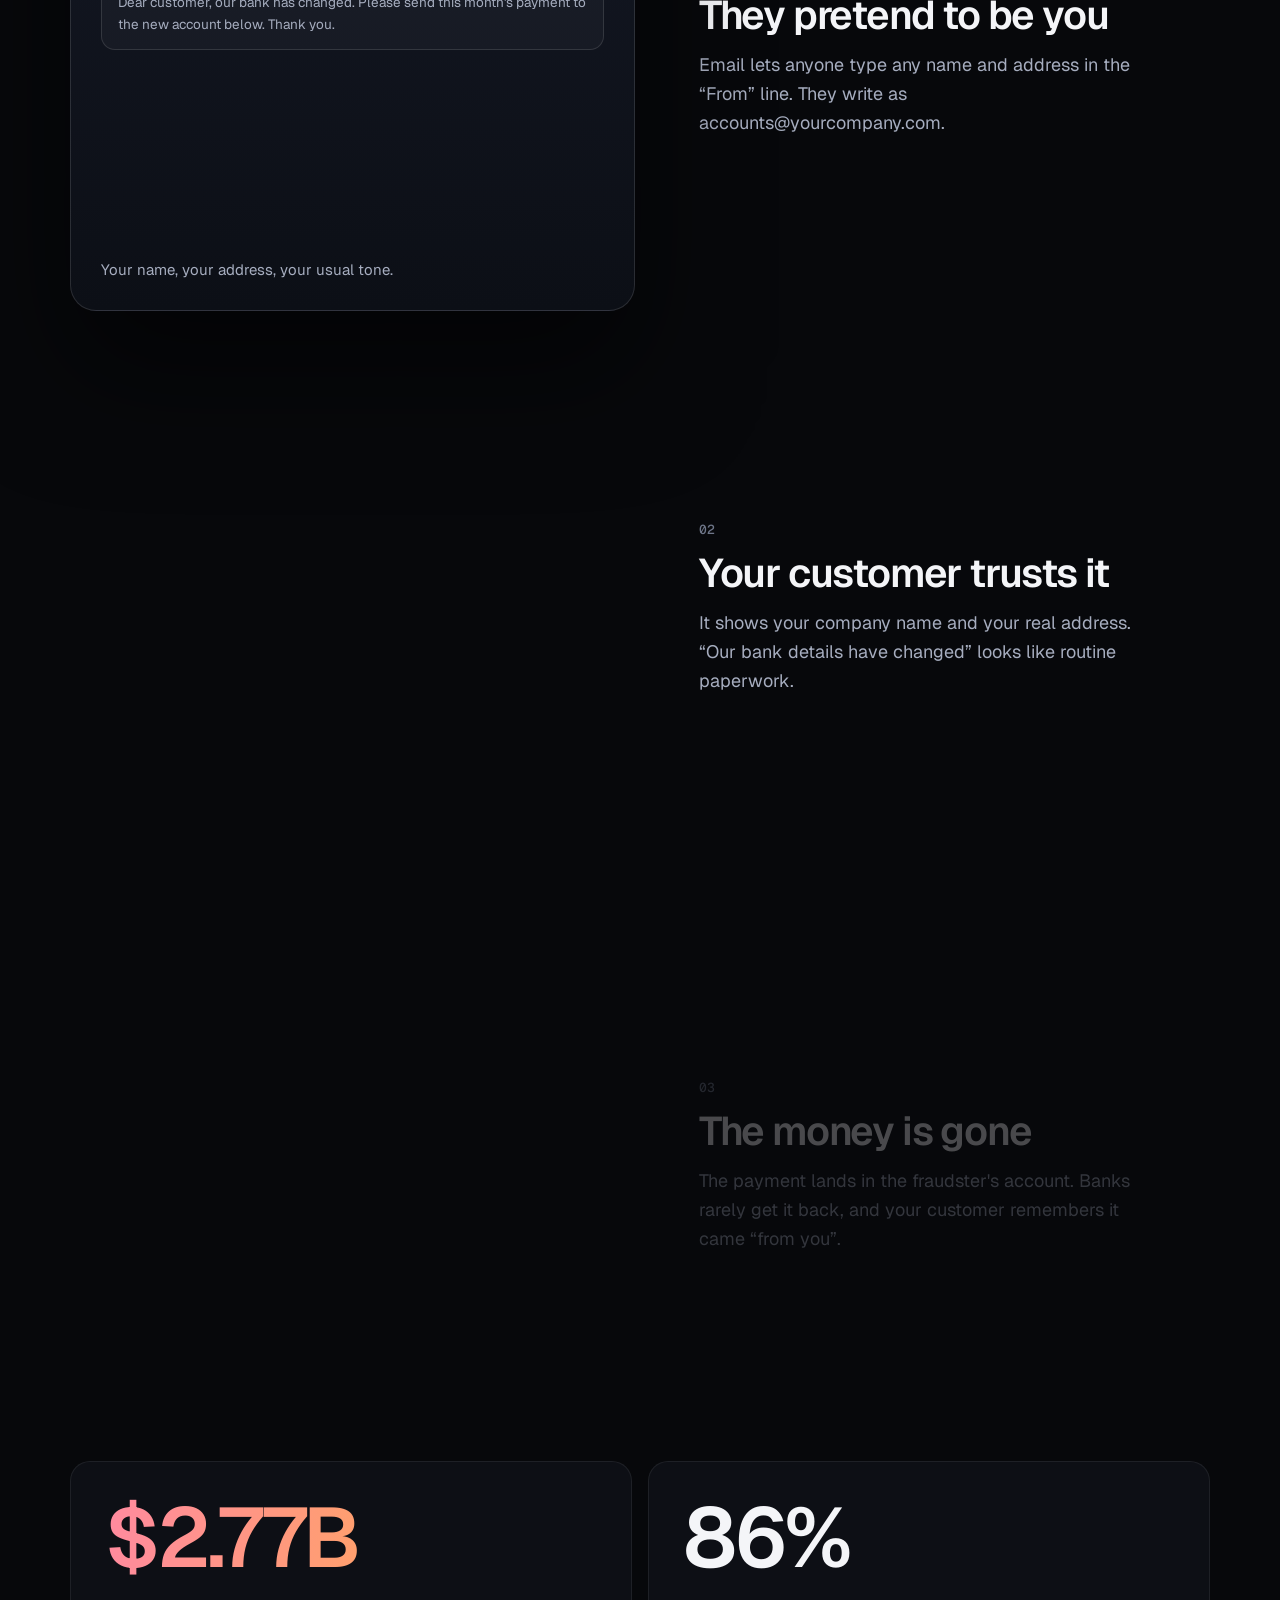
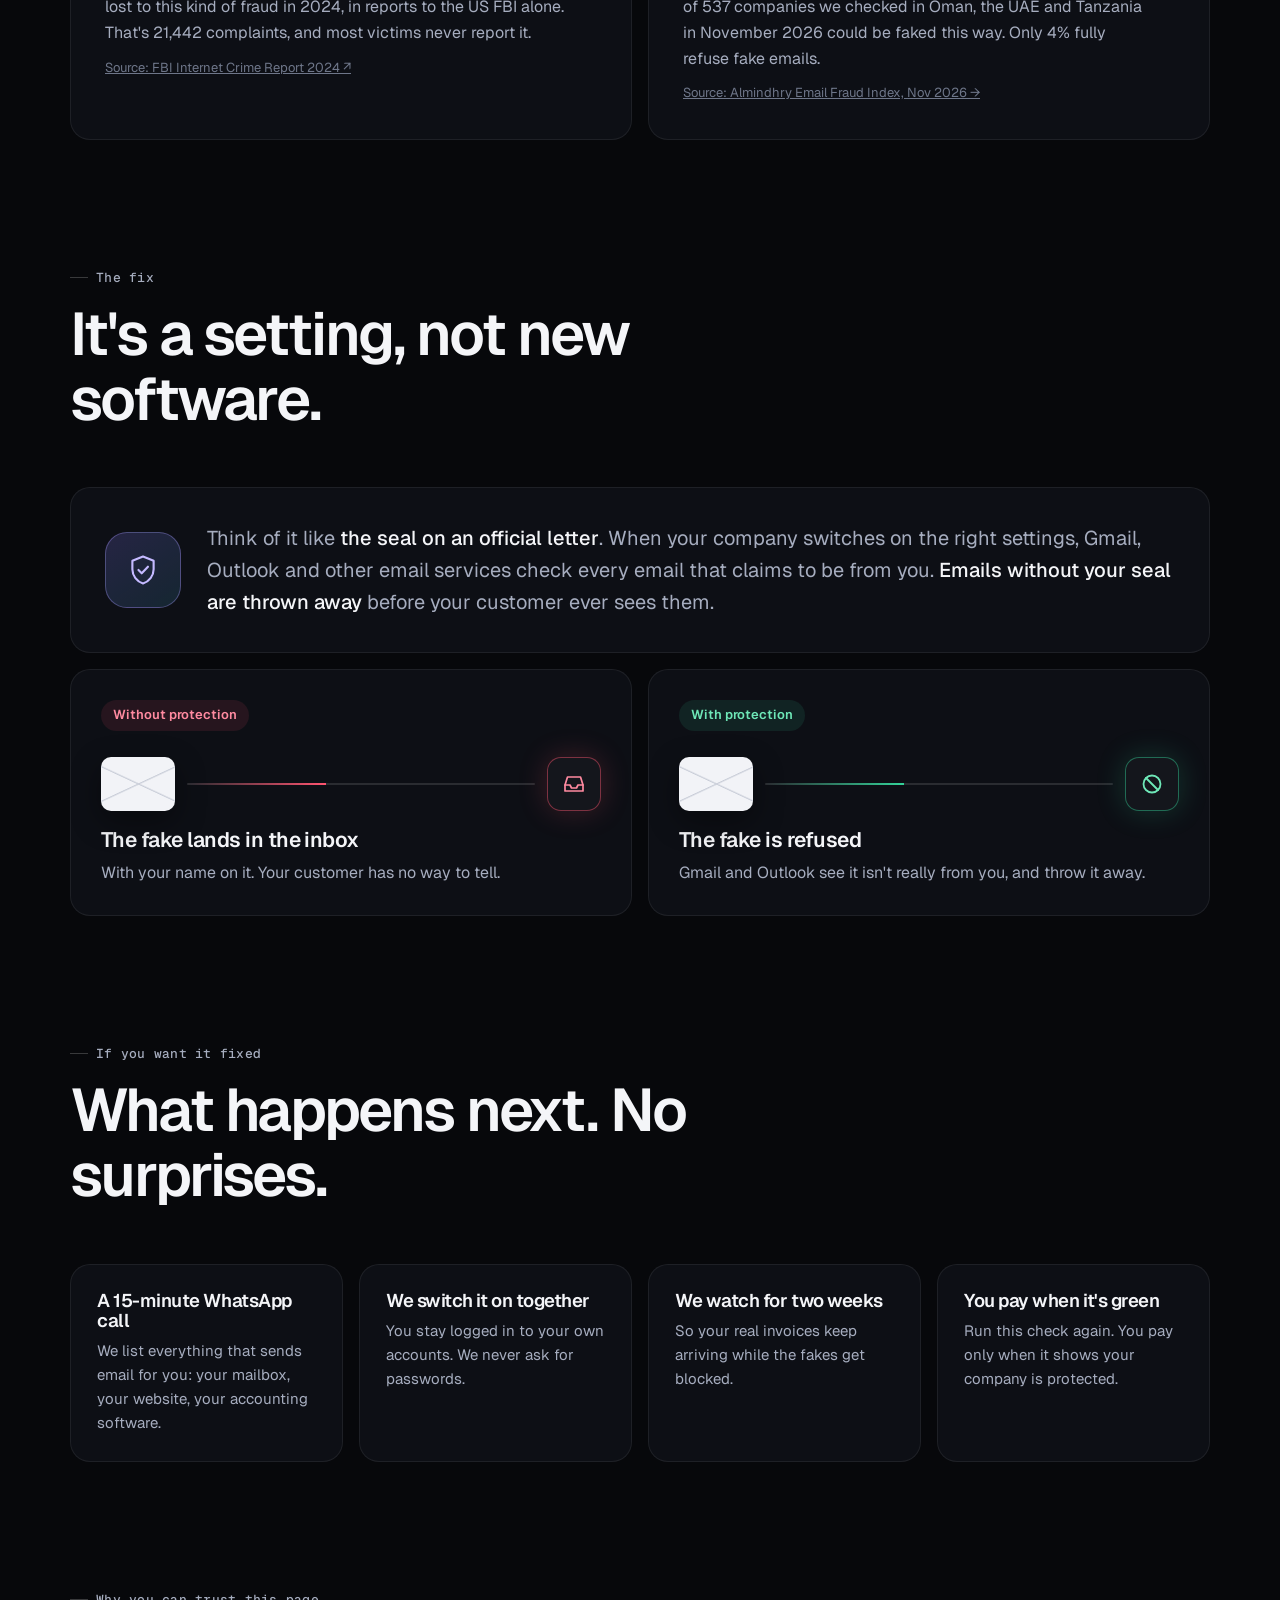
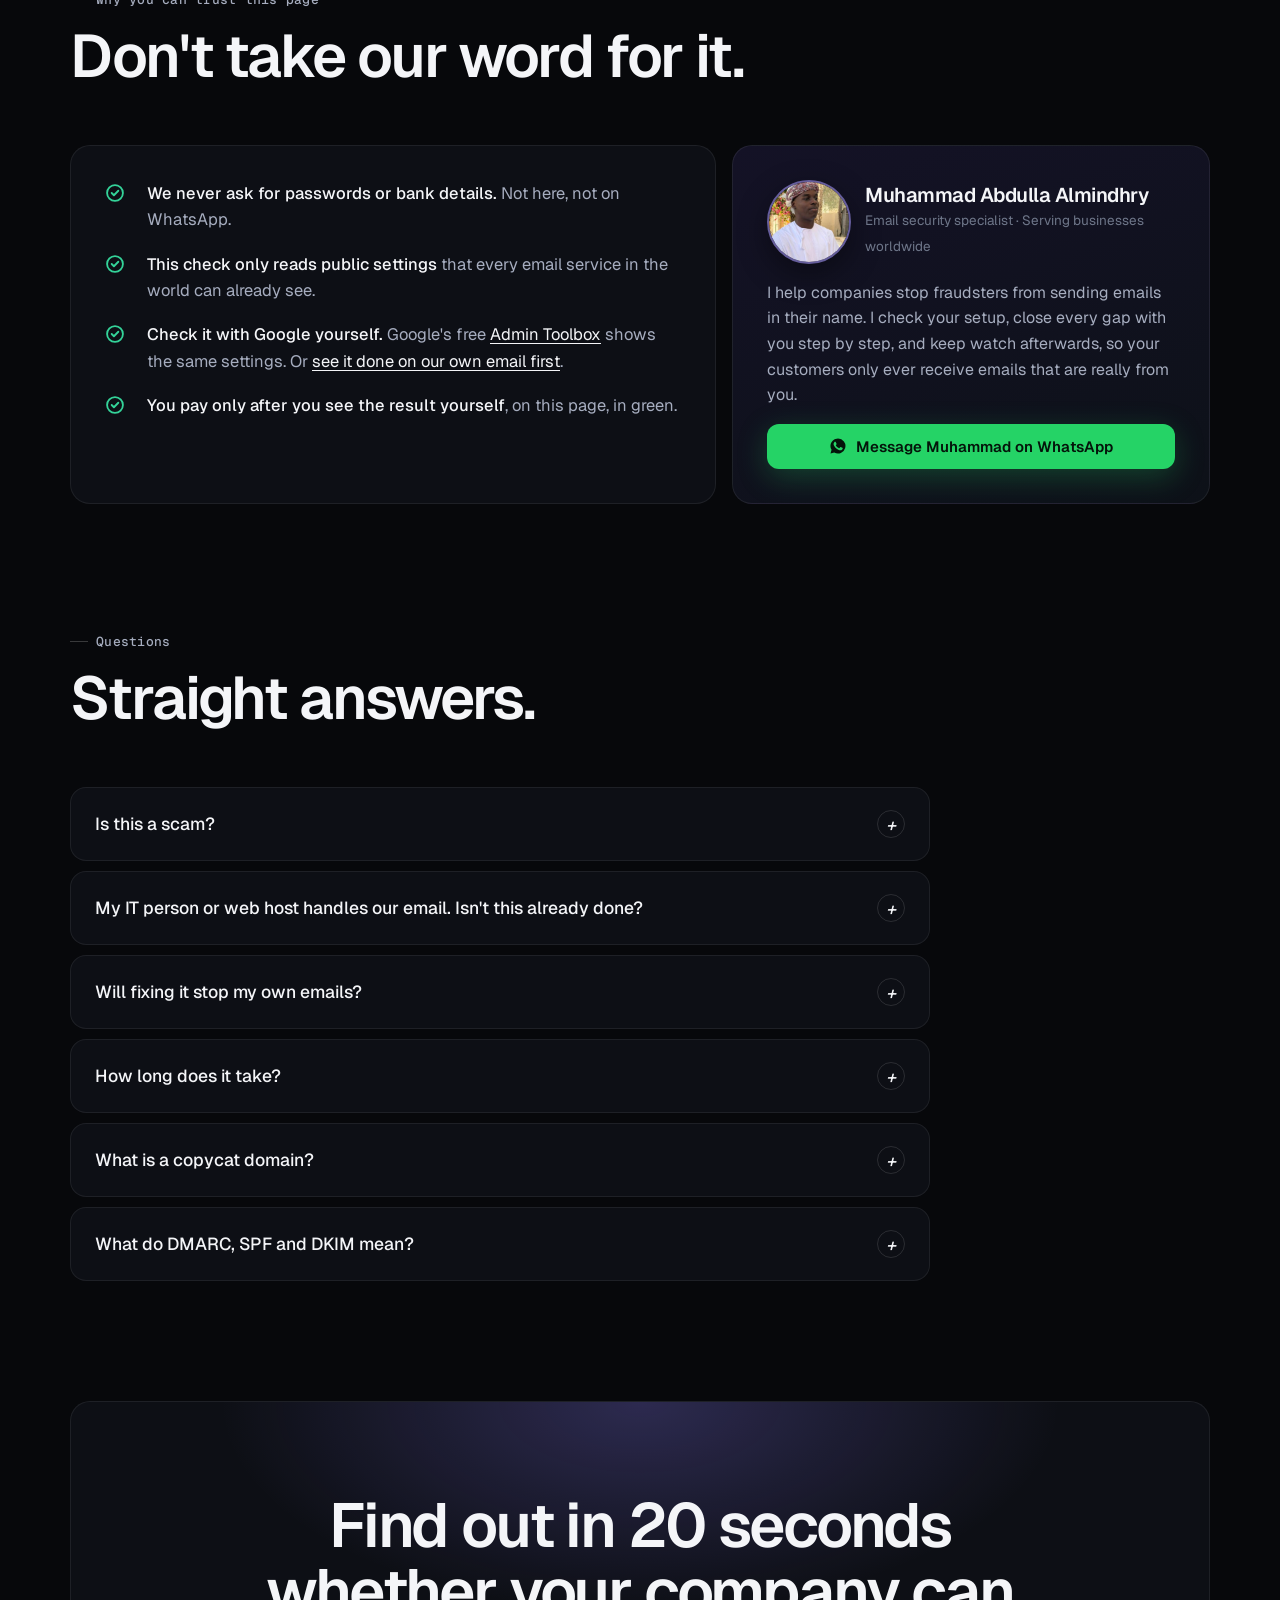
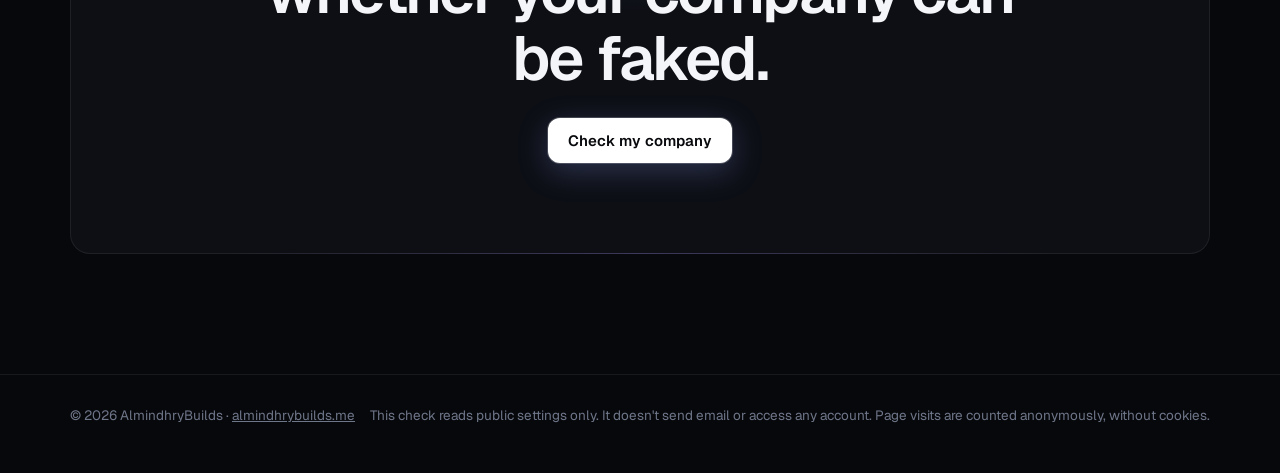
==== commit 71489514: "Link the proof page from the checker's trust section Visitors who doubt the checker now have one cli" ====
--- a/index.html
+++ b/index.html
@@ -132,7 +132,7 @@
 <section style="padding-top:0"><div class="wrap">
   <div class="sh rv"><span class="kicker">Why you can trust this page</span><h2>Don&#x27;t take our word for it.</h2></div>
   <div class="trust">
-    <div class="spot list rv"><ul><li><svg width="20" height="20" viewBox="0 0 24 24" fill="none" stroke="currentColor" stroke-width="2.2" stroke-linecap="round" stroke-linejoin="round"><circle cx="12" cy="12" r="9.5"/><path d="m8 12 2.7 2.7L16 9.3"/></svg><span><b>We never ask for passwords or bank details.</b> Not here, not on WhatsApp.</span></li><li><svg width="20" height="20" viewBox="0 0 24 24" fill="none" stroke="currentColor" stroke-width="2.2" stroke-linecap="round" stroke-linejoin="round"><circle cx="12" cy="12" r="9.5"/><path d="m8 12 2.7 2.7L16 9.3"/></svg><span><b>This check only reads public settings</b> that every email service in the world can already see.</span></li><li><svg width="20" height="20" viewBox="0 0 24 24" fill="none" stroke="currentColor" stroke-width="2.2" stroke-linecap="round" stroke-linejoin="round"><circle cx="12" cy="12" r="9.5"/><path d="m8 12 2.7 2.7L16 9.3"/></svg><span><b>Check it with Google yourself.</b> Google's free <a href="https://toolbox.googleapps.com/apps/checkmx/" target="_blank" rel="noopener">Admin Toolbox</a> shows the same settings.</span></li><li><svg width="20" height="20" viewBox="0 0 24 24" fill="none" stroke="currentColor" stroke-width="2.2" stroke-linecap="round" stroke-linejoin="round"><circle cx="12" cy="12" r="9.5"/><path d="m8 12 2.7 2.7L16 9.3"/></svg><span><b>You pay only after you see the result yourself</b>, on this page, in green.</span></li></ul></div>
+    <div class="spot list rv"><ul><li><svg width="20" height="20" viewBox="0 0 24 24" fill="none" stroke="currentColor" stroke-width="2.2" stroke-linecap="round" stroke-linejoin="round"><circle cx="12" cy="12" r="9.5"/><path d="m8 12 2.7 2.7L16 9.3"/></svg><span><b>We never ask for passwords or bank details.</b> Not here, not on WhatsApp.</span></li><li><svg width="20" height="20" viewBox="0 0 24 24" fill="none" stroke="currentColor" stroke-width="2.2" stroke-linecap="round" stroke-linejoin="round"><circle cx="12" cy="12" r="9.5"/><path d="m8 12 2.7 2.7L16 9.3"/></svg><span><b>This check only reads public settings</b> that every email service in the world can already see.</span></li><li><svg width="20" height="20" viewBox="0 0 24 24" fill="none" stroke="currentColor" stroke-width="2.2" stroke-linecap="round" stroke-linejoin="round"><circle cx="12" cy="12" r="9.5"/><path d="m8 12 2.7 2.7L16 9.3"/></svg><span><b>Check it with Google yourself.</b> Google's free <a href="https://toolbox.googleapps.com/apps/checkmx/" target="_blank" rel="noopener">Admin Toolbox</a> shows the same settings. Or <a href="/check/proof/">see it done on our own email first</a>.</span></li><li><svg width="20" height="20" viewBox="0 0 24 24" fill="none" stroke="currentColor" stroke-width="2.2" stroke-linecap="round" stroke-linejoin="round"><circle cx="12" cy="12" r="9.5"/><path d="m8 12 2.7 2.7L16 9.3"/></svg><span><b>You pay only after you see the result yourself</b>, on this page, in green.</span></li></ul></div>
     <div class="spot me rv d1"><div class="who"><img class="avp" src="me.jpg" alt="Muhammad Abdulla Almindhry" width="84" height="84" loading="lazy"><div><h3>Muhammad Abdulla Almindhry</h3><small>Email security specialist · Serving businesses worldwide</small></div></div><p>I help companies stop fraudsters from sending emails in their name. I check your setup, close every gap with you step by step, and keep watch afterwards, so your customers only ever receive emails that are really from you.</p><a class="btn wa" data-wa-main href="https://wa.me/601123109560" target="_blank" rel="noopener"><svg width="18" height="18" viewBox="0 0 24 24" fill="currentColor" aria-hidden="true"><path d="M12 2a10 10 0 0 0-8.6 15.1L2 22l5-1.3A10 10 0 1 0 12 2zm5.8 14.2c-.2.7-1.4 1.3-2 1.4-.5.1-1.1.1-1.8-.1-.4-.1-1-.3-1.7-.6-3-1.3-4.9-4.3-5-4.5-.2-.2-1.2-1.6-1.2-3s.8-2.2 1-2.5c.3-.3.6-.4.8-.4h.6c.2 0 .4 0 .6.5l.9 2.1c.1.2.1.4 0 .6l-.3.5-.4.5c-.1.1-.3.3-.1.6.2.3.8 1.3 1.7 2.1 1.2 1 2.1 1.3 2.4 1.5.3.1.5.1.7-.1l1-1.2c.2-.3.4-.2.7-.1l2 1c.3.1.5.2.5.3.1.2.1.8-.1 1.4z"/></svg><span>Message Muhammad on WhatsApp</span></a></div>
   </div>
 </div></section>
--- a/style.css
+++ b/style.css
@@ -334,3 +334,8 @@
 .rv.d1{transition-delay:.08s}.rv.d2{transition-delay:.16s}.rv.d3{transition-delay:.24s}
 @media (prefers-reduced-motion:reduce){*,*:before,*:after{animation:none!important;transition:none!important}.rv,.row,.hero h1 .w{opacity:1!important;transform:none!important;filter:none!important}}
 .me .avp{width:84px;height:84px;border-radius:50%;object-fit:cover;object-position:50% 30%;border:2px solid rgba(169,155,255,.55);box-shadow:0 10px 30px rgba(0,0,0,.4)}
+.badgebox{flex-basis:100%;display:grid;grid-template-columns:1fr auto;gap:22px;align-items:center;margin-top:10px;padding-top:24px;border-top:1px solid var(--line)}
+.badgebox h3{font-size:19px}.badgebox p{margin:6px 0 0;color:var(--ink2);max-width:480px;font-size:15px}
+.badgebox .bdr{display:grid;gap:10px;justify-items:start}
+.badgebox textarea{width:min(380px,80vw);font:12px/1.5 var(--mono);background:rgba(0,0,0,.35);color:#c7cbe0;border:1px solid var(--line2);border-radius:10px;padding:10px;resize:none}
+@media (max-width:760px){.badgebox{grid-template-columns:1fr}}
